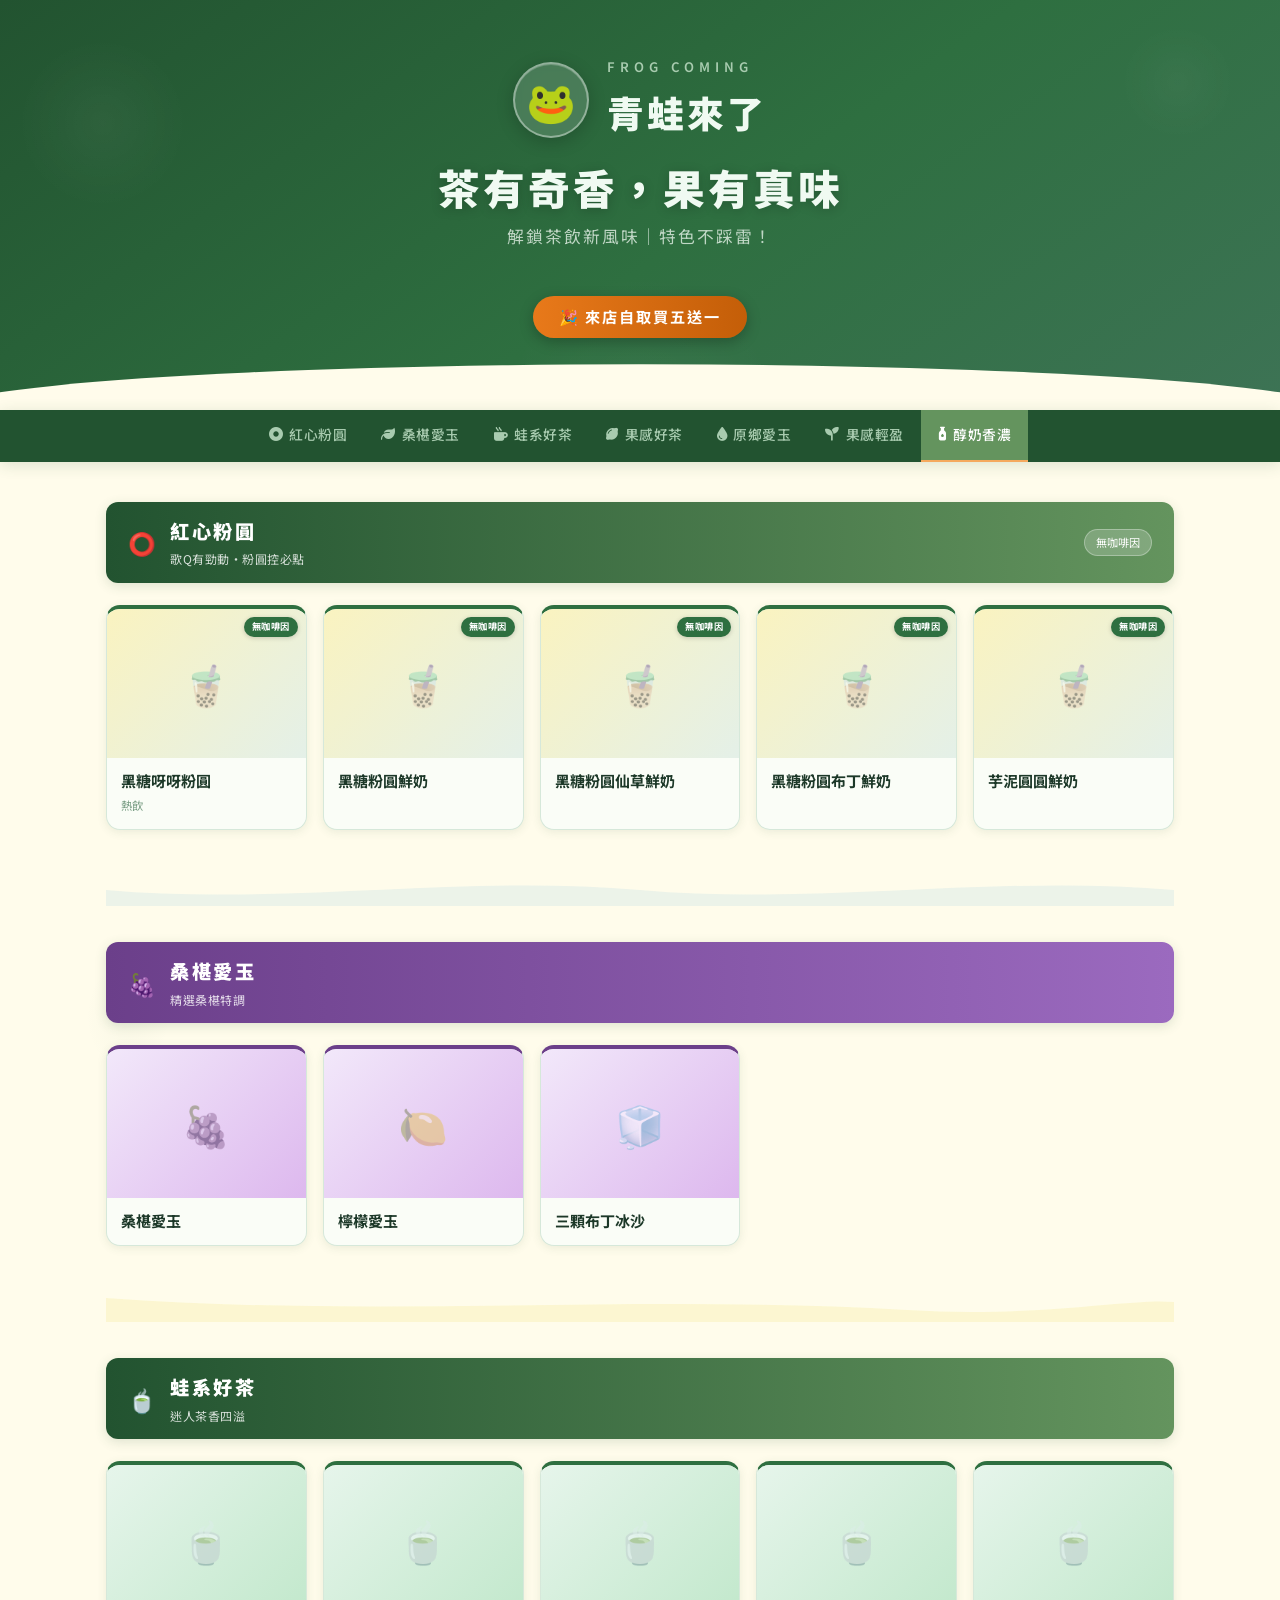
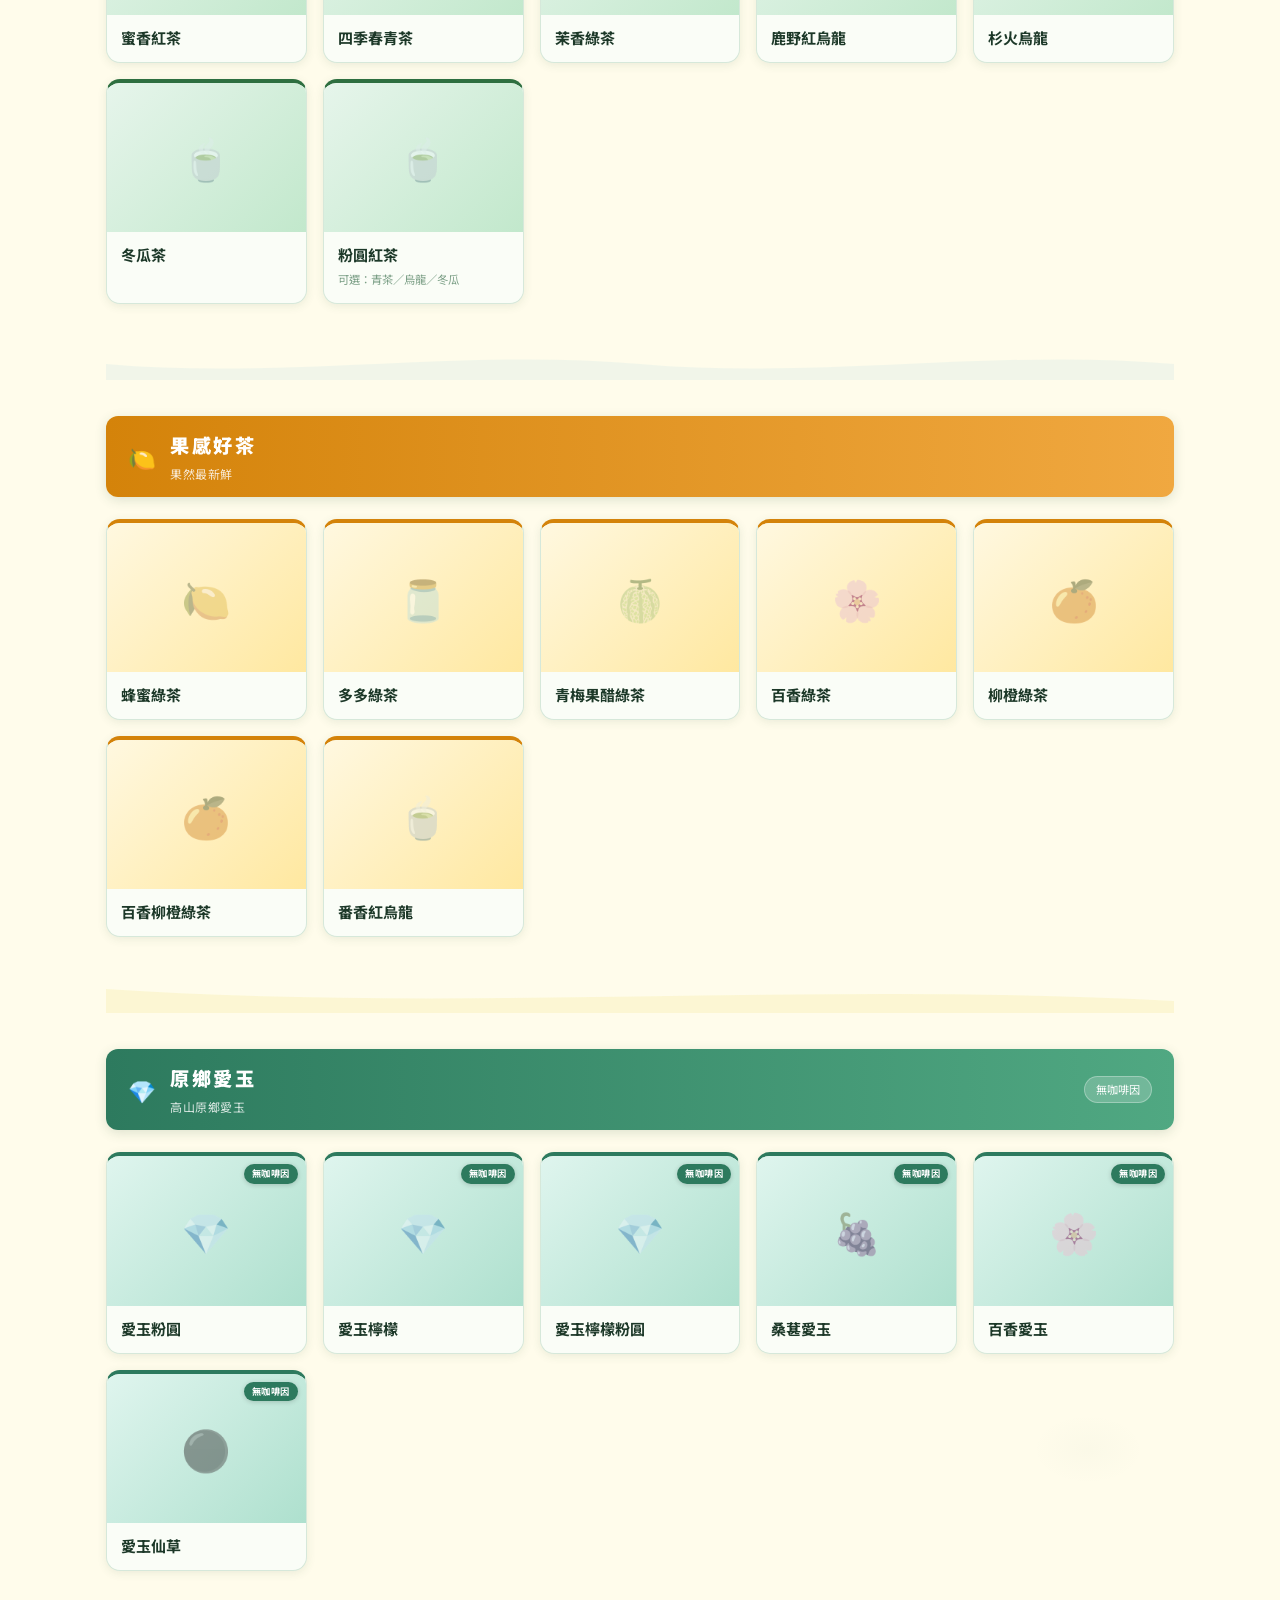
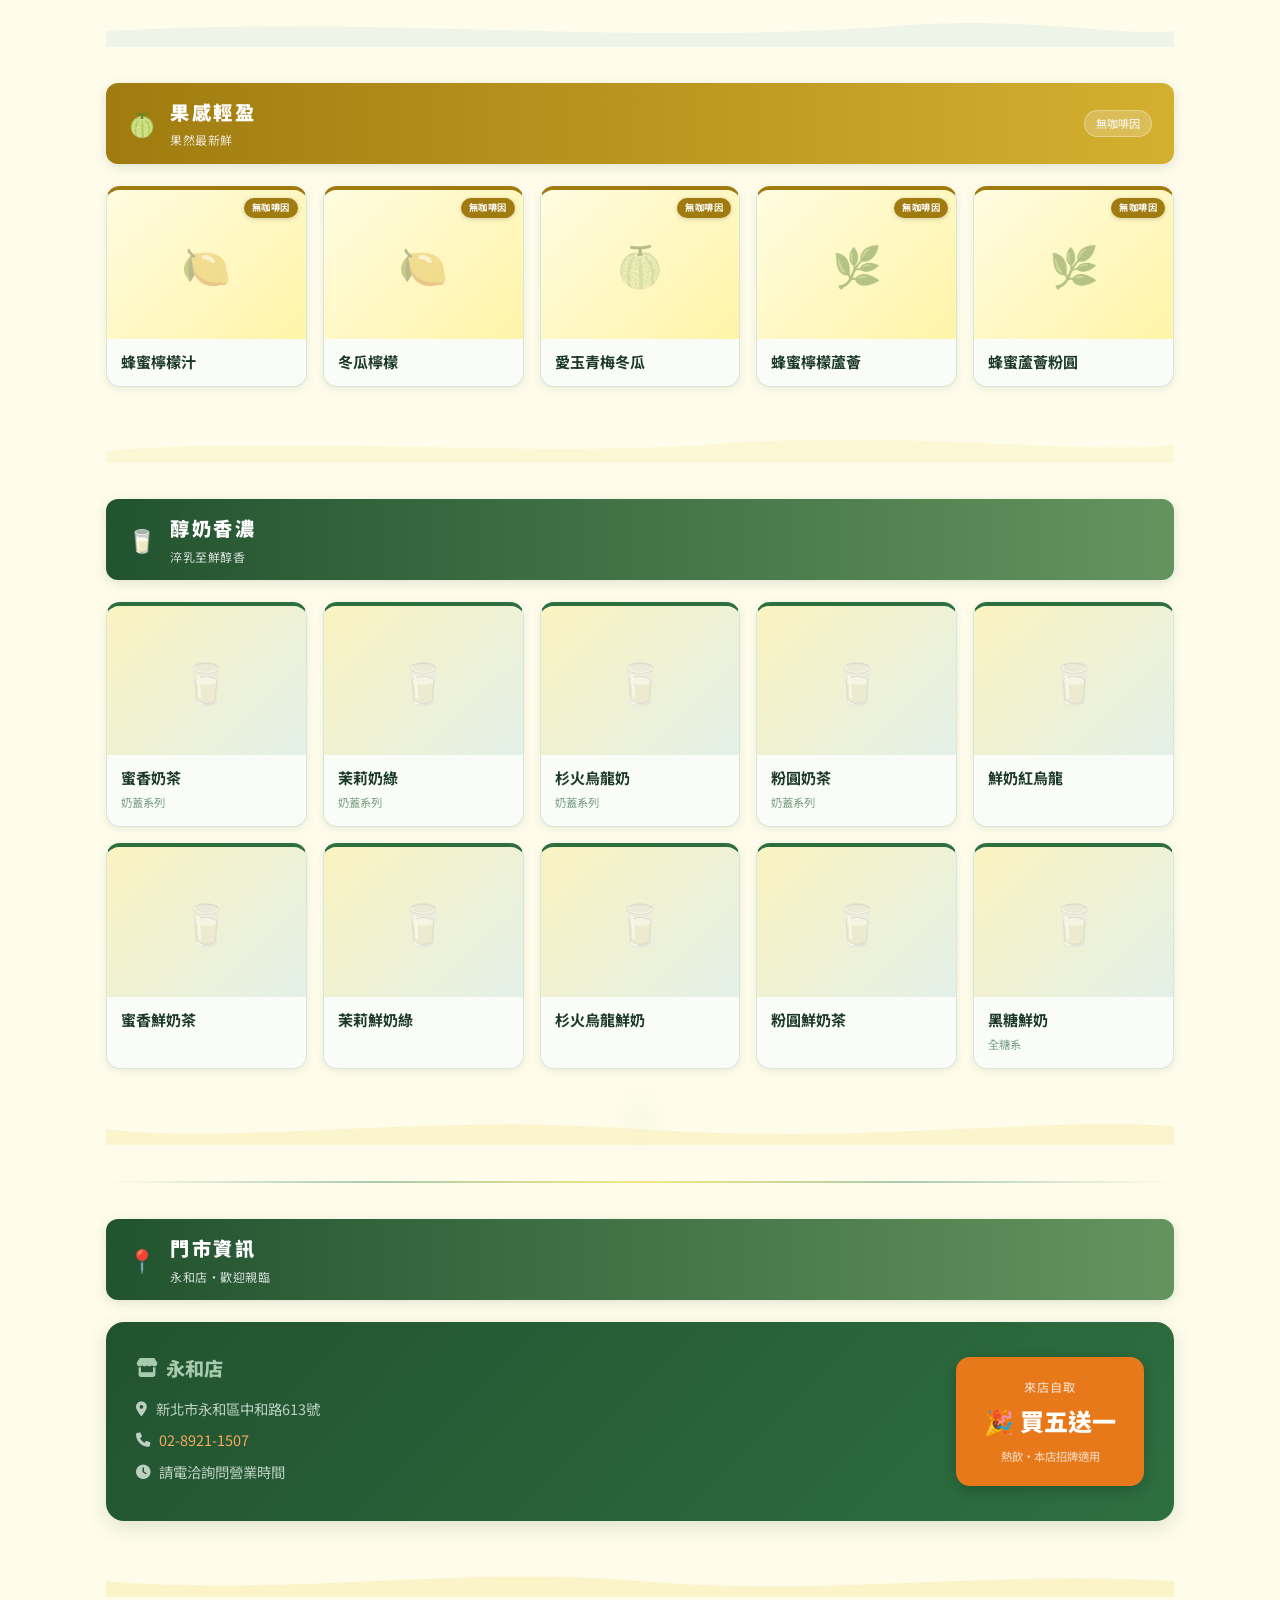
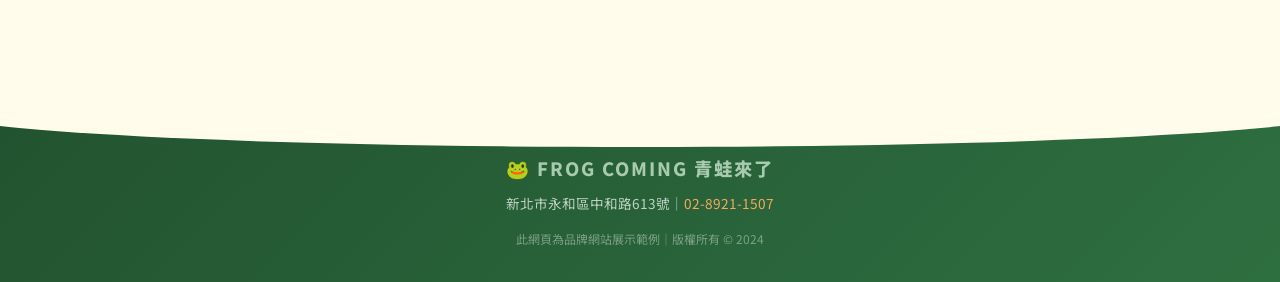
==== Menu.html @ da7905f4 "Add files via upload" ====
<!DOCTYPE html>
<html lang="zh-TW">
<head>
  <meta charset="UTF-8" />
  <meta name="viewport" content="width=device-width, initial-scale=1.0" />
  <title>青蛙來了 FROG COMING｜飲品菜單</title>

  <!-- Google Fonts：Noto Sans TC -->
  <link rel="preconnect" href="https://fonts.googleapis.com" />
  <link href="https://fonts.googleapis.com/css2?family=Noto+Sans+TC:wght@300;400;500;600;700;900&display=swap" rel="stylesheet" />

  <!-- Font Awesome 圖示 -->
  <link rel="stylesheet" href="https://cdn.jsdelivr.net/npm/@fortawesome/fontawesome-free@6.4.0/css/all.min.css" />

  <!-- 品牌樣式表（CSS 分離） -->
  <link rel="stylesheet" href="css/style.css" />
</head>
<body>

<!-- =====================================================
     HEADER / HERO
     ===================================================== -->
<header>
  <div class="header-inner">

    <!-- Logo -->
    <div class="logo-wrap">
      <div class="frog-icon">🐸</div>
      <div class="brand-text">
        <div class="brand-en">FROG COMING</div>
        <div class="brand-zh">青蛙來了</div>
      </div>
    </div>

    <!-- Hero 主標語 -->
    <p class="hero-headline">茶有奇香，果有真味</p>
    <p class="hero-sub">解鎖茶飲新風味｜特色不踩雷！</p>

    <!-- 促銷標籤 -->
    <div class="promo-badge">🎉 來店自取買五送一</div>

  </div>
</header>


<!-- =====================================================
     黏性導覽列
     ===================================================== -->
<nav aria-label="菜單導覽">
  <div class="nav-inner">
    <a href="#xin-fen-yuan"><i class="fa-solid fa-circle-dot"></i>紅心粉圓</a>
    <a href="#sang-ai-yu"><i class="fa-solid fa-leaf"></i>桑椹愛玉</a>
    <a href="#wa-tea"><i class="fa-solid fa-mug-hot"></i>蛙系好茶</a>
    <a href="#fruit-tea"><i class="fa-solid fa-lemon"></i>果感好茶</a>
    <a href="#ai-yu"><i class="fa-solid fa-droplet"></i>原鄉愛玉</a>
    <a href="#light-fruit"><i class="fa-solid fa-seedling"></i>果感輕盈</a>
    <a href="#milk"><i class="fa-solid fa-bottle-droplet"></i>醇奶香濃</a>
  </div>
</nav>


<!-- =====================================================
     主內容
     ===================================================== -->
<main>

  <!-- ─────────────────────────────────
       紅心粉圓
       ───────────────────────────────── -->
  <section class="category-section" id="xin-fen-yuan">
    <div class="section-title">
      <span class="section-icon">⭕</span>
      <div>
        <h2>紅心粉圓</h2>
        <p class="sub">歌Q有勁動・粉圓控必點</p>
      </div>
      <span class="badge">無咖啡因</span>
    </div>

    <div class="menu-grid">

      <article class="menu-card">
        <div class="item-thumb">
          <span class="thumb-placeholder">🧋</span>
        </div>
        <div class="no-caffeine-badge">無咖啡因</div>
        <div class="item-body">
          <div class="item-name">黑糖呀呀粉圓</div>
          <div class="item-note">熱飲</div>
        </div>
      </article>

      <article class="menu-card">
        <div class="item-thumb">
          <span class="thumb-placeholder">🧋</span>
        </div>
        <div class="no-caffeine-badge">無咖啡因</div>
        <div class="item-body">
          <div class="item-name">黑糖粉圓鮮奶</div>
        </div>
      </article>

      <article class="menu-card">
        <div class="item-thumb">
          <span class="thumb-placeholder">🧋</span>
        </div>
        <div class="no-caffeine-badge">無咖啡因</div>
        <div class="item-body">
          <div class="item-name">黑糖粉圓仙草鮮奶</div>
        </div>
      </article>

      <article class="menu-card">
        <div class="item-thumb">
          <span class="thumb-placeholder">🧋</span>
        </div>
        <div class="no-caffeine-badge">無咖啡因</div>
        <div class="item-body">
          <div class="item-name">黑糖粉圓布丁鮮奶</div>
        </div>
      </article>

      <article class="menu-card">
        <div class="item-thumb">
          <span class="thumb-placeholder">🧋</span>
        </div>
        <div class="no-caffeine-badge">無咖啡因</div>
        <div class="item-body">
          <div class="item-name">芋泥圓圓鮮奶</div>
        </div>
      </article>

    </div>
  </section>

  <!-- 波浪分隔 -->
  <div class="wave-divider" aria-hidden="true">
    <svg viewBox="0 0 1200 32" preserveAspectRatio="none" xmlns="http://www.w3.org/2000/svg">
      <path d="M0,16 C200,32 400,0 600,16 C800,32 1000,0 1200,16 L1200,32 L0,32 Z"
            fill="var(--brand-green-pale)" opacity="0.7"/>
    </svg>
  </div>


  <!-- ─────────────────────────────────
       桑椹愛玉
       ───────────────────────────────── -->
  <section class="category-section" id="sang-ai-yu">
    <div class="section-title" style="background: linear-gradient(90deg, #6B3F8A, #9B6ABF);">
      <span class="section-icon">🍇</span>
      <div>
        <h2>桑椹愛玉</h2>
        <p class="sub">精選桑椹特調</p>
      </div>
    </div>

    <div class="menu-grid">

      <article class="menu-card" style="border-top-color: #6B3F8A;">
        <div class="item-thumb" style="background: linear-gradient(135deg, #F2E8FA, #DDB8EE);">
          <span class="thumb-placeholder">🍇</span>
        </div>
        <div class="item-body">
          <div class="item-name">桑椹愛玉</div>
        </div>
      </article>

      <article class="menu-card" style="border-top-color: #6B3F8A;">
        <div class="item-thumb" style="background: linear-gradient(135deg, #F2E8FA, #DDB8EE);">
          <span class="thumb-placeholder">🍋</span>
        </div>
        <div class="item-body">
          <div class="item-name">檸檬愛玉</div>
        </div>
      </article>

      <article class="menu-card" style="border-top-color: #6B3F8A;">
        <div class="item-thumb" style="background: linear-gradient(135deg, #F2E8FA, #DDB8EE);">
          <span class="thumb-placeholder">🧊</span>
        </div>
        <div class="item-body">
          <div class="item-name">三顆布丁冰沙</div>
        </div>
      </article>

    </div>
  </section>

  <div class="wave-divider" aria-hidden="true">
    <svg viewBox="0 0 1200 32" preserveAspectRatio="none" xmlns="http://www.w3.org/2000/svg">
      <path d="M0,8 C300,28 600,4 900,20 C1050,28 1150,8 1200,12 L1200,32 L0,32 Z"
            fill="var(--bg-warm-mid)" opacity="0.6"/>
    </svg>
  </div>


  <!-- ─────────────────────────────────
       蛙系好茶
       ───────────────────────────────── -->
  <section class="category-section" id="wa-tea">
    <div class="section-title" style="background: linear-gradient(90deg, var(--brand-green-dark), var(--brand-green-mid));">
      <span class="section-icon">🍵</span>
      <div>
        <h2>蛙系好茶</h2>
        <p class="sub">迷人茶香四溢</p>
      </div>
    </div>

    <div class="menu-grid">

      <article class="menu-card">
        <div class="item-thumb" style="background: linear-gradient(135deg, #E6F5EB, #C2E8CC);">
          <span class="thumb-placeholder">🍵</span>
        </div>
        <div class="item-body"><div class="item-name">蜜香紅茶</div></div>
      </article>

      <article class="menu-card">
        <div class="item-thumb" style="background: linear-gradient(135deg, #E6F5EB, #C2E8CC);">
          <span class="thumb-placeholder">🍵</span>
        </div>
        <div class="item-body"><div class="item-name">四季春青茶</div></div>
      </article>

      <article class="menu-card">
        <div class="item-thumb" style="background: linear-gradient(135deg, #E6F5EB, #C2E8CC);">
          <span class="thumb-placeholder">🍵</span>
        </div>
        <div class="item-body"><div class="item-name">茉香綠茶</div></div>
      </article>

      <article class="menu-card">
        <div class="item-thumb" style="background: linear-gradient(135deg, #E6F5EB, #C2E8CC);">
          <span class="thumb-placeholder">🍵</span>
        </div>
        <div class="item-body"><div class="item-name">鹿野紅烏龍</div></div>
      </article>

      <article class="menu-card">
        <div class="item-thumb" style="background: linear-gradient(135deg, #E6F5EB, #C2E8CC);">
          <span class="thumb-placeholder">🍵</span>
        </div>
        <div class="item-body"><div class="item-name">杉火烏龍</div></div>
      </article>

      <article class="menu-card">
        <div class="item-thumb" style="background: linear-gradient(135deg, #E6F5EB, #C2E8CC);">
          <span class="thumb-placeholder">🍵</span>
        </div>
        <div class="item-body"><div class="item-name">冬瓜茶</div></div>
      </article>

      <article class="menu-card">
        <div class="item-thumb" style="background: linear-gradient(135deg, #E6F5EB, #C2E8CC);">
          <span class="thumb-placeholder">🍵</span>
        </div>
        <div class="item-body">
          <div class="item-name">粉圓紅茶</div>
          <div class="item-note">可選：青茶／烏龍／冬瓜</div>
        </div>
      </article>

    </div>
  </section>

  <div class="wave-divider" aria-hidden="true">
    <svg viewBox="0 0 1200 32" preserveAspectRatio="none" xmlns="http://www.w3.org/2000/svg">
      <path d="M0,16 C200,32 400,0 600,16 C800,32 1000,0 1200,16 L1200,32 L0,32 Z"
            fill="var(--brand-green-pale)" opacity="0.5"/>
    </svg>
  </div>


  <!-- ─────────────────────────────────
       果感好茶
       ───────────────────────────────── -->
  <section class="category-section" id="fruit-tea">
    <div class="section-title" style="background: linear-gradient(90deg, var(--accent-caramel), #F0A840);">
      <span class="section-icon">🍋</span>
      <div>
        <h2>果感好茶</h2>
        <p class="sub">果然最新鮮</p>
      </div>
    </div>

    <div class="menu-grid">

      <article class="menu-card" style="border-top-color: var(--accent-caramel);">
        <div class="item-thumb" style="background: linear-gradient(135deg, #FFF8E0, #FFE8A0);">
          <span class="thumb-placeholder">🍋</span>
        </div>
        <div class="item-body"><div class="item-name">蜂蜜綠茶</div></div>
      </article>

      <article class="menu-card" style="border-top-color: var(--accent-caramel);">
        <div class="item-thumb" style="background: linear-gradient(135deg, #FFF8E0, #FFE8A0);">
          <span class="thumb-placeholder">🫙</span>
        </div>
        <div class="item-body"><div class="item-name">多多綠茶</div></div>
      </article>

      <article class="menu-card" style="border-top-color: var(--accent-caramel);">
        <div class="item-thumb" style="background: linear-gradient(135deg, #FFF8E0, #FFE8A0);">
          <span class="thumb-placeholder">🍈</span>
        </div>
        <div class="item-body"><div class="item-name">青梅果醋綠茶</div></div>
      </article>

      <article class="menu-card" style="border-top-color: var(--accent-caramel);">
        <div class="item-thumb" style="background: linear-gradient(135deg, #FFF8E0, #FFE8A0);">
          <span class="thumb-placeholder">🌸</span>
        </div>
        <div class="item-body"><div class="item-name">百香綠茶</div></div>
      </article>

      <article class="menu-card" style="border-top-color: var(--accent-caramel);">
        <div class="item-thumb" style="background: linear-gradient(135deg, #FFF8E0, #FFE8A0);">
          <span class="thumb-placeholder">🍊</span>
        </div>
        <div class="item-body"><div class="item-name">柳橙綠茶</div></div>
      </article>

      <article class="menu-card" style="border-top-color: var(--accent-caramel);">
        <div class="item-thumb" style="background: linear-gradient(135deg, #FFF8E0, #FFE8A0);">
          <span class="thumb-placeholder">🍊</span>
        </div>
        <div class="item-body"><div class="item-name">百香柳橙綠茶</div></div>
      </article>

      <article class="menu-card" style="border-top-color: var(--accent-caramel);">
        <div class="item-thumb" style="background: linear-gradient(135deg, #FFF8E0, #FFE8A0);">
          <span class="thumb-placeholder">🍵</span>
        </div>
        <div class="item-body"><div class="item-name">番香紅烏龍</div></div>
      </article>

    </div>
  </section>

  <div class="wave-divider" aria-hidden="true">
    <svg viewBox="0 0 1200 32" preserveAspectRatio="none" xmlns="http://www.w3.org/2000/svg">
      <path d="M0,8 C400,32 800,0 1200,20 L1200,32 L0,32 Z"
            fill="var(--bg-warm-mid)" opacity="0.55"/>
    </svg>
  </div>


  <!-- ─────────────────────────────────
       原鄉愛玉
       ───────────────────────────────── -->
  <section class="category-section" id="ai-yu">
    <div class="section-title" style="background: linear-gradient(90deg, #2D7A5E, #50A882);">
      <span class="section-icon">💎</span>
      <div>
        <h2>原鄉愛玉</h2>
        <p class="sub">高山原鄉愛玉</p>
      </div>
      <span class="badge">無咖啡因</span>
    </div>

    <div class="menu-grid">

      <article class="menu-card" style="border-top-color: #2D7A5E;">
        <div class="item-thumb" style="background: linear-gradient(135deg, #DFF5EE, #AEE0CE);">
          <span class="thumb-placeholder">💎</span>
        </div>
        <div class="no-caffeine-badge" style="background:#2D7A5E;">無咖啡因</div>
        <div class="item-body"><div class="item-name">愛玉粉圓</div></div>
      </article>

      <article class="menu-card" style="border-top-color: #2D7A5E;">
        <div class="item-thumb" style="background: linear-gradient(135deg, #DFF5EE, #AEE0CE);">
          <span class="thumb-placeholder">💎</span>
        </div>
        <div class="no-caffeine-badge" style="background:#2D7A5E;">無咖啡因</div>
        <div class="item-body"><div class="item-name">愛玉檸檬</div></div>
      </article>

      <article class="menu-card" style="border-top-color: #2D7A5E;">
        <div class="item-thumb" style="background: linear-gradient(135deg, #DFF5EE, #AEE0CE);">
          <span class="thumb-placeholder">💎</span>
        </div>
        <div class="no-caffeine-badge" style="background:#2D7A5E;">無咖啡因</div>
        <div class="item-body"><div class="item-name">愛玉檸檬粉圓</div></div>
      </article>

      <article class="menu-card" style="border-top-color: #2D7A5E;">
        <div class="item-thumb" style="background: linear-gradient(135deg, #DFF5EE, #AEE0CE);">
          <span class="thumb-placeholder">🍇</span>
        </div>
        <div class="no-caffeine-badge" style="background:#2D7A5E;">無咖啡因</div>
        <div class="item-body"><div class="item-name">桑葚愛玉</div></div>
      </article>

      <article class="menu-card" style="border-top-color: #2D7A5E;">
        <div class="item-thumb" style="background: linear-gradient(135deg, #DFF5EE, #AEE0CE);">
          <span class="thumb-placeholder">🌸</span>
        </div>
        <div class="no-caffeine-badge" style="background:#2D7A5E;">無咖啡因</div>
        <div class="item-body"><div class="item-name">百香愛玉</div></div>
      </article>

      <article class="menu-card" style="border-top-color: #2D7A5E;">
        <div class="item-thumb" style="background: linear-gradient(135deg, #DFF5EE, #AEE0CE);">
          <span class="thumb-placeholder">⚫</span>
        </div>
        <div class="no-caffeine-badge" style="background:#2D7A5E;">無咖啡因</div>
        <div class="item-body"><div class="item-name">愛玉仙草</div></div>
      </article>

    </div>
  </section>

  <div class="wave-divider" aria-hidden="true">
    <svg viewBox="0 0 1200 32" preserveAspectRatio="none" xmlns="http://www.w3.org/2000/svg">
      <path d="M0,16 C300,0 600,32 900,10 C1050,2 1150,22 1200,16 L1200,32 L0,32 Z"
            fill="var(--brand-green-pale)" opacity="0.6"/>
    </svg>
  </div>


  <!-- ─────────────────────────────────
       果感輕盈
       ───────────────────────────────── -->
  <section class="category-section" id="light-fruit">
    <div class="section-title" style="background: linear-gradient(90deg, #A07C10, #D4B030);">
      <span class="section-icon">🍈</span>
      <div>
        <h2>果感輕盈</h2>
        <p class="sub">果然最新鮮</p>
      </div>
      <span class="badge">無咖啡因</span>
    </div>

    <div class="menu-grid">

      <article class="menu-card" style="border-top-color: #A07C10;">
        <div class="item-thumb" style="background: linear-gradient(135deg, #FFFCE0, #FFF4A8);">
          <span class="thumb-placeholder">🍋</span>
        </div>
        <div class="no-caffeine-badge" style="background:#A07C10;">無咖啡因</div>
        <div class="item-body"><div class="item-name">蜂蜜檸檬汁</div></div>
      </article>

      <article class="menu-card" style="border-top-color: #A07C10;">
        <div class="item-thumb" style="background: linear-gradient(135deg, #FFFCE0, #FFF4A8);">
          <span class="thumb-placeholder">🍋</span>
        </div>
        <div class="no-caffeine-badge" style="background:#A07C10;">無咖啡因</div>
        <div class="item-body"><div class="item-name">冬瓜檸檬</div></div>
      </article>

      <article class="menu-card" style="border-top-color: #A07C10;">
        <div class="item-thumb" style="background: linear-gradient(135deg, #FFFCE0, #FFF4A8);">
          <span class="thumb-placeholder">🍈</span>
        </div>
        <div class="no-caffeine-badge" style="background:#A07C10;">無咖啡因</div>
        <div class="item-body"><div class="item-name">愛玉青梅冬瓜</div></div>
      </article>

      <article class="menu-card" style="border-top-color: #A07C10;">
        <div class="item-thumb" style="background: linear-gradient(135deg, #FFFCE0, #FFF4A8);">
          <span class="thumb-placeholder">🌿</span>
        </div>
        <div class="no-caffeine-badge" style="background:#A07C10;">無咖啡因</div>
        <div class="item-body"><div class="item-name">蜂蜜檸檬蘆薈</div></div>
      </article>

      <article class="menu-card" style="border-top-color: #A07C10;">
        <div class="item-thumb" style="background: linear-gradient(135deg, #FFFCE0, #FFF4A8);">
          <span class="thumb-placeholder">🌿</span>
        </div>
        <div class="no-caffeine-badge" style="background:#A07C10;">無咖啡因</div>
        <div class="item-body"><div class="item-name">蜂蜜蘆薈粉圓</div></div>
      </article>

    </div>
  </section>

  <div class="wave-divider" aria-hidden="true">
    <svg viewBox="0 0 1200 32" preserveAspectRatio="none" xmlns="http://www.w3.org/2000/svg">
      <path d="M0,20 C200,4 500,28 700,12 C900,0 1100,24 1200,14 L1200,32 L0,32 Z"
            fill="var(--bg-warm-mid)" opacity="0.5"/>
    </svg>
  </div>


  <!-- ─────────────────────────────────
       醇奶香濃
       ───────────────────────────────── -->
  <section class="category-section" id="milk">
    <div class="section-title">
      <span class="section-icon">🥛</span>
      <div>
        <h2>醇奶香濃</h2>
        <p class="sub">淬乳至鮮醇香</p>
      </div>
    </div>

    <div class="menu-grid">

      <article class="menu-card">
        <div class="item-thumb">
          <span class="thumb-placeholder">🥛</span>
        </div>
        <div class="item-body">
          <div class="item-name">蜜香奶茶</div>
          <div class="item-note">奶蓋系列</div>
        </div>
      </article>

      <article class="menu-card">
        <div class="item-thumb">
          <span class="thumb-placeholder">🥛</span>
        </div>
        <div class="item-body">
          <div class="item-name">茉莉奶綠</div>
          <div class="item-note">奶蓋系列</div>
        </div>
      </article>

      <article class="menu-card">
        <div class="item-thumb">
          <span class="thumb-placeholder">🥛</span>
        </div>
        <div class="item-body">
          <div class="item-name">杉火烏龍奶</div>
          <div class="item-note">奶蓋系列</div>
        </div>
      </article>

      <article class="menu-card">
        <div class="item-thumb">
          <span class="thumb-placeholder">🥛</span>
        </div>
        <div class="item-body">
          <div class="item-name">粉圓奶茶</div>
          <div class="item-note">奶蓋系列</div>
        </div>
      </article>

      <article class="menu-card">
        <div class="item-thumb">
          <span class="thumb-placeholder">🥛</span>
        </div>
        <div class="item-body"><div class="item-name">鮮奶紅烏龍</div></div>
      </article>

      <article class="menu-card">
        <div class="item-thumb">
          <span class="thumb-placeholder">🥛</span>
        </div>
        <div class="item-body"><div class="item-name">蜜香鮮奶茶</div></div>
      </article>

      <article class="menu-card">
        <div class="item-thumb">
          <span class="thumb-placeholder">🥛</span>
        </div>
        <div class="item-body"><div class="item-name">茉莉鮮奶綠</div></div>
      </article>

      <article class="menu-card">
        <div class="item-thumb">
          <span class="thumb-placeholder">🥛</span>
        </div>
        <div class="item-body"><div class="item-name">杉火烏龍鮮奶</div></div>
      </article>

      <article class="menu-card">
        <div class="item-thumb">
          <span class="thumb-placeholder">🥛</span>
        </div>
        <div class="item-body"><div class="item-name">粉圓鮮奶茶</div></div>
      </article>

      <article class="menu-card">
        <div class="item-thumb">
          <span class="thumb-placeholder">🥛</span>
        </div>
        <div class="item-body">
          <div class="item-name">黑糖鮮奶</div>
          <div class="item-note">全糖系</div>
        </div>
      </article>

    </div>
  </section>

  <!-- 波浪：主打推薦→訂購區過渡 -->
  <div class="wave-divider" aria-hidden="true">
    <svg viewBox="0 0 1200 48" preserveAspectRatio="none" xmlns="http://www.w3.org/2000/svg">
      <path d="M0,24 C150,48 350,0 600,24 C850,48 1050,4 1200,20 L1200,48 L0,48 Z"
            fill="var(--bg-warm-mid)" opacity="0.7"/>
    </svg>
  </div>


  
  <div class="divider"></div>


  <!-- ─────────────────────────────────
       門市資訊 ＋ 快速訂購
       （青綠 → 淡黃 的波浪過渡）
       ───────────────────────────────── -->
  <section class="store-section">
    <div class="section-title">
      <span class="section-icon">📍</span>
      <div>
        <h2>門市資訊</h2>
        <p class="sub">永和店・歡迎親臨</p>
      </div>
    </div>

    <div class="store-card">
      <div class="store-info-block">
        <h3><i class="fa-solid fa-store"></i> 永和店</h3>
        <p><i class="fa-solid fa-location-dot"></i> 新北市永和區中和路613號</p>
        <p><i class="fa-solid fa-phone"></i> <a href="tel:0289211507">02-8921-1507</a></p>
        <p><i class="fa-solid fa-clock"></i> 請電洽詢問營業時間</p>
      </div>
      <div class="promo-box">
        <div class="promo-label">來店自取</div>
        <div class="promo-text">🎉 買五送一</div>
        <div class="promo-note">熱飲・本店招牌適用</div>
      </div>
    </div>
  </section>


  <!-- 主要波浪過渡：菜單區 → 方案區 -->
  <div class="wave-divider" aria-hidden="true">
    <svg viewBox="0 0 1200 56" preserveAspectRatio="none" xmlns="http://www.w3.org/2000/svg">
      <path d="M0,28 C200,56 400,0 600,28 C800,56 1000,8 1200,28 L1200,56 L0,56 Z"
            fill="var(--bg-warm-mid)" opacity="0.8"/>
    </svg>
  </div>


</main>


<!-- =====================================================
     FOOTER
     ===================================================== -->
<footer>
  <div class="footer-inner">
    <div class="footer-logo">🐸 FROG COMING 青蛙來了</div>
    <p>新北市永和區中和路613號｜<a href="tel:0289211507">02-8921-1507</a></p>
    <p class="footer-copy">此網頁為品牌網站展示範例｜版權所有 © 2024</p>
  </div>
</footer>


<!-- =====================================================
     JavaScript：導覽列滾動高亮
     ===================================================== -->
<script>
  const sections  = document.querySelectorAll('section[id]');
  const navLinks  = document.querySelectorAll('nav a');

  const observer = new IntersectionObserver((entries) => {
    entries.forEach(entry => {
      if (entry.isIntersecting) {
        const id = entry.target.id;
        navLinks.forEach(a => {
          a.classList.remove('active');
          if (a.getAttribute('href') === '#' + id) {
            a.classList.add('active');
          }
        });
      }
    });
  }, { rootMargin: '-60px 0px -60% 0px', threshold: 0 });

  sections.forEach(sec => observer.observe(sec));
</script>

</body>
</html>
---- css/style.css ----
/* =====================================================
   青蛙來了 FROG COMING — 品牌菜單網頁樣式表
   色彩計畫：大地草原青綠 × 淡黃暖底 × 暖橘焦糖點綴
   ===================================================== */

/* =====================================================
   一、CSS 設計 Token（色彩系統）
   ===================================================== */
:root {
  /* ── 主色：大地草原青綠（品牌色 / 導覽 / 標題） ── */
  --brand-green:        #2E6F40;   /* 主品牌青綠 */
  --brand-green-dark:   #225330;   /* 深青綠（Header背景、Footer） */
  --brand-green-mid:    #64945e;   /* 中青綠（Hover、次要強調） */
  --brand-green-light:  #A8CBAF;   /* 淺青綠（區塊底色、標籤） */
  --brand-green-pale:   #E4F0E8;   /* 極淡青綠（卡片hover背景） */

  /* ── 背景色：淡黃暖底（全站底色） ── */
  --bg-warm:            #FFFCEB;   /* 全站主背景（淡黃） */
  --bg-warm-mid:        #FAF3C0;   /* 稍深淡黃（分區底色） */
  --bg-warm-dark:       #F5E880;   /* 暖黃點綴（區塊邊界） */

  /* ── 點綴色：暖橘 / 焦糖（CTA / 價格 / 特殊強調） ── */
  --accent-orange:      #E8791A;   /* 主暖橘（CTA按鈕、熱銷標籤） */
  --accent-orange-dark: #C45E08;   /* 深焦糖（價格文字、深度強調） */
  --accent-orange-light:#F5A95E;   /* 淺橘（徽章、輔助） */
  --accent-caramel:     #D4830A;   /* 焦糖色（黑糖系列強調） */

  /* ── 輔助中性色 ── */
  --neutral-white:      #FFFFFF;
  --neutral-card:       #FAFDF7;   /* 卡片底色（帶極淡綠意的白） */
  --neutral-border:     #D6E8DA;   /* 邊框（青綠色系邊框） */

  /* ── 文字色 ── */
  --text-primary:       #1C3828;   /* 主文字（深墨綠） */
  --text-secondary:     #3D6B50;   /* 次要文字（中青綠） */
  --text-muted:         #7A9E85;   /* 輔助文字（淡青綠灰） */
  --text-on-dark:       #F0FAF2;   /* 深底色上的文字 */
  --text-on-dark-sub:   rgba(240,250,242,0.75);

  /* ── 陰影 ── */
  --shadow-sm:          rgba(47, 92, 62, 0.10);
  --shadow-md:          rgba(47, 92, 62, 0.16);
  --shadow-lg:          rgba(47, 92, 62, 0.22);

  /* ── 波浪分隔 ── */
  --wave-color:         #E4F0E8;
}

/* =====================================================
   二、Reset & 基礎
   ===================================================== */
*, *::before, *::after {
  box-sizing: border-box;
  margin: 0;
  padding: 0;
}
html {
  scroll-behavior: smooth;
}
body {
  font-family: 'Noto Sans TC', sans-serif;
  background-color: var(--bg-warm);
  color: var(--text-primary);
  line-height: 1.7;
  /* 有機底紋：極低透明度茶葉幾何輪廓 */
  background-image:
    radial-gradient(ellipse 60px 80px at 10% 20%, rgba(74,124,89,0.035) 0%, transparent 70%),
    radial-gradient(ellipse 80px 50px at 85% 60%, rgba(74,124,89,0.025) 0%, transparent 70%),
    radial-gradient(ellipse 40px 60px at 50% 85%, rgba(74,124,89,0.03) 0%, transparent 70%);
}

/* =====================================================
   三、Header / Hero Section
   ===================================================== */
header {
  background: linear-gradient(145deg,
    var(--brand-green-dark) 0%,
    var(--brand-green) 55%,
    #3D7355 100%
  );
  color: var(--text-on-dark);
  text-align: center;
  padding: 56px 20px 72px;   /* 底部留空間給波浪 */
  position: relative;
  overflow: hidden;
}

/* 有機底紋：極低透明度青蛙幾何輪廓 */
header::before {
  content: '';
  position: absolute;
  inset: 0;
  background-image:
    radial-gradient(circle 120px at 8% 30%, rgba(255,255,255,0.04) 0%, transparent 70%),
    radial-gradient(circle 80px at 92% 20%, rgba(255,255,255,0.03) 0%, transparent 70%),
    radial-gradient(circle 200px at 50% 100%, rgba(255,255,255,0.03) 0%, transparent 70%);
  pointer-events: none;
}

/* Hero 波浪底部分隔 */
header::after {
  content: '';
  position: absolute;
  bottom: -2px;
  left: 0;
  width: 100%;
  height: 48px;
  background: var(--bg-warm);
  clip-path: ellipse(55% 100% at 50% 100%);
}

.header-inner {
  position: relative;
  z-index: 1;
}

/* Hero 主標語 */
.hero-headline {
  font-size: clamp(1.6rem, 4vw, 2.6rem);
  font-weight: 900;
  letter-spacing: 3px;
  color: var(--text-on-dark);
  margin-bottom: 8px;
  text-shadow: 0 2px 12px rgba(0,0,0,0.2);
  line-height: 1.3;
}
.hero-sub {
  font-size: clamp(0.85rem, 2vw, 1.05rem);
  color: var(--text-on-dark-sub);
  letter-spacing: 2px;
  font-weight: 400;
  margin-bottom: 28px;
}

/* Logo 區 */
.logo-wrap {
  display: flex;
  align-items: center;
  justify-content: center;
  gap: 18px;
  margin-bottom: 16px;
}
.frog-icon {
  width: 76px;
  height: 76px;
  background: rgba(255,255,255,0.15);
  border: 2.5px solid rgba(255,255,255,0.4);
  border-radius: 50%;
  display: flex;
  align-items: center;
  justify-content: center;
  font-size: 2.5rem;
  box-shadow: 0 4px 18px rgba(0,0,0,0.2), inset 0 1px 0 rgba(255,255,255,0.2);
  backdrop-filter: blur(4px);
}
.brand-text { text-align: left; }
.brand-en {
  font-size: 0.82rem;
  letter-spacing: 5px;
  font-weight: 600;
  color: var(--brand-green-light);
  text-transform: uppercase;
  margin-bottom: 3px;
}
.brand-zh {
  font-size: 2.3rem;
  font-weight: 900;
  letter-spacing: 3px;
  color: var(--text-on-dark);
}
.header-tagline {
  font-size: 0.88rem;
  color: var(--text-on-dark-sub);
  letter-spacing: 1.5px;
  font-weight: 300;
}

/* 促銷徽章 */
.promo-badge {
  display: inline-block;
  background: linear-gradient(90deg, var(--accent-orange), var(--accent-orange-dark));
  color: var(--neutral-white);
  padding: 8px 26px;
  border-radius: 50px;
  font-size: 0.95rem;
  font-weight: 700;
  margin-top: 18px;
  letter-spacing: 2px;
  box-shadow: 0 4px 14px rgba(0,0,0,0.25);
  animation: badge-pulse 2.2s ease-in-out infinite;
}
@keyframes badge-pulse {
  0%, 100% { transform: scale(1);    box-shadow: 0 4px 14px rgba(0,0,0,0.25); }
  50%       { transform: scale(1.05); box-shadow: 0 6px 20px rgba(0,0,0,0.3);  }
}

/* =====================================================
   四、黏性導覽列
   ===================================================== */
nav {
  background: var(--brand-green-dark);
  position: sticky;
  top: 0;
  z-index: 100;
  box-shadow: 0 3px 14px var(--shadow-md);
}
.nav-inner {
  max-width: 1100px;
  margin: 0 auto;
  display: flex;
  flex-wrap: wrap;
  justify-content: center;
}
nav a {
  color: var(--brand-green-light);
  text-decoration: none;
  padding: 13px 17px;
  font-size: 0.86rem;
  font-weight: 500;
  letter-spacing: 0.5px;
  transition: background 0.22s, color 0.22s;
  display: flex;
  align-items: center;
  gap: 6px;
  white-space: nowrap;
  border-bottom: 2px solid transparent;
}
nav a:hover,
nav a.active {
  background: var(--brand-green-mid);
  color: var(--neutral-white);
  border-bottom-color: var(--accent-orange-light);
}

/* =====================================================
   五、Main 容器
   ===================================================== */
main {
  max-width: 1100px;
  margin: 0 auto;
  padding: 40px 16px 80px;
}

/* =====================================================
   六、區塊標題列（Section Title）
   ===================================================== */
.section-title {
  display: flex;
  align-items: center;
  gap: 14px;
  /* 預設：品牌青綠漸層 */
  background: linear-gradient(90deg, var(--brand-green-dark), var(--brand-green-mid));
  color: var(--neutral-white);
  padding: 13px 22px;
  border-radius: 12px;
  margin-bottom: 22px;
  box-shadow: 0 3px 12px var(--shadow-md);
}
.section-title h2 {
  font-size: 1.2rem;
  font-weight: 900;
  letter-spacing: 2.5px;
}
.section-title .sub {
  font-size: 0.75rem;
  font-weight: 400;
  color: rgba(255,255,255,0.82);
  margin-top: 2px;
  letter-spacing: 0.5px;
}
.section-title .badge {
  margin-left: auto;
  background: rgba(255,255,255,0.2);
  font-size: 0.7rem;
  padding: 3px 11px;
  border-radius: 20px;
  white-space: nowrap;
  border: 1px solid rgba(255,255,255,0.3);
}
.section-icon { font-size: 1.4rem; flex-shrink: 0; }

/* =====================================================
   七、分類區塊
   ===================================================== */
.category-section  { margin-bottom: 44px; }
.toppings-section  { margin-bottom: 44px; }
.custom-section    { margin-bottom: 44px; }
.store-section     { margin-bottom: 44px; }

/* =====================================================
   八、菜單卡片 Grid
   ===================================================== */
.menu-grid {
  display: grid;
  grid-template-columns: repeat(auto-fill, minmax(175px, 1fr));
  gap: 16px;
}

/* 卡片 */
.menu-card {
  background: var(--neutral-card);
  border-radius: 14px;
  overflow: hidden;
  border: 1px solid var(--neutral-border);
  border-top: 4px solid var(--brand-green);   /* 預設青綠上邊條 */
  box-shadow: 0 2px 10px var(--shadow-sm);
  position: relative;
  display: flex;
  flex-direction: column;
  transition: transform 0.22s, box-shadow 0.22s;
}
.menu-card:hover {
  transform: translateY(-5px);
  box-shadow: 0 10px 26px var(--shadow-md);
}

/* ── 縮圖預留區 ── */
.item-thumb {
  width: 100%;
  aspect-ratio: 4 / 3;
  background: linear-gradient(135deg, var(--bg-warm-mid) 0%, var(--brand-green-pale) 100%);
  display: flex;
  flex-direction: column;
  align-items: center;
  justify-content: center;
  gap: 6px;
  overflow: hidden;
  position: relative;
}
.item-thumb img {
  width: 100%;
  height: 100%;
  object-fit: cover;
  display: block;
}
.thumb-placeholder {
  font-size: 2.5rem;
  opacity: 0.5;
  filter: saturate(0.6);
}
.thumb-label {
  font-size: 0.66rem;
  color: var(--text-muted);
  font-weight: 500;
  letter-spacing: 0.5px;
}

/* ── 卡片文字區 ── */
.item-body {
  padding: 12px 14px 14px;
  flex: 1;
  display: flex;
  flex-direction: column;
  gap: 5px;
}
.item-name {
  font-size: 0.94rem;
  font-weight: 700;
  color: var(--text-primary);
  line-height: 1.4;
}
.item-note {
  font-size: 0.71rem;
  color: var(--text-muted);
  margin-top: auto;
}

/* 無咖啡因標籤 */
.no-caffeine-badge {
  position: absolute;
  top: 8px;
  right: 8px;
  background: var(--brand-green);
  color: var(--neutral-white);
  font-size: 0.58rem;
  padding: 2px 8px;
  border-radius: 20px;
  font-weight: 700;
  letter-spacing: 0.5px;
  box-shadow: 0 1px 5px rgba(0,0,0,0.18);
}

/* =====================================================
   九、門市資訊
   ===================================================== */
.store-card {
  background: linear-gradient(135deg, var(--brand-green-dark), var(--brand-green));
  color: var(--text-on-dark);
  border-radius: 18px;
  padding: 30px;
  display: flex;
  flex-wrap: wrap;
  gap: 24px;
  align-items: center;
  box-shadow: 0 6px 20px var(--shadow-md);
}
.store-info-block {
  flex: 1;
  min-width: 200px;
}
.store-info-block h3 {
  font-size: 1.2rem;
  font-weight: 800;
  color: var(--brand-green-light);
  margin-bottom: 12px;
  display: flex;
  align-items: center;
  gap: 8px;
}
.store-info-block p {
  font-size: 0.9rem;
  color: var(--text-on-dark-sub);
  display: flex;
  align-items: center;
  gap: 9px;
  margin-bottom: 7px;
}
.store-info-block a {
  color: var(--accent-orange-light);
  text-decoration: none;
}
.store-info-block a:hover {
  text-decoration: underline;
}

/* 促銷框 */
.promo-box {
  background: var(--accent-orange);
  border-radius: 14px;
  padding: 20px 28px;
  text-align: center;
  min-width: 170px;
  box-shadow: 0 4px 14px rgba(0,0,0,0.2);
}
.promo-box .promo-label {
  font-size: 0.76rem;
  color: rgba(255,255,255,0.82);
  margin-bottom: 4px;
  letter-spacing: 1px;
}
.promo-box .promo-text {
  font-size: 1.5rem;
  font-weight: 900;
  color: var(--neutral-white);
}
.promo-box .promo-note {
  font-size: 0.71rem;
  color: rgba(255,255,255,0.75);
  margin-top: 5px;
}

/* =====================================================
   十、波浪分隔線
   ===================================================== */
.wave-divider {
  width: 100%;
  overflow: hidden;
  line-height: 0;
  margin: 8px 0 36px;
}
.wave-divider svg {
  display: block;
  width: 100%;
  height: 32px;
}
/* 傳統 divider 降級 */
.divider {
  height: 2px;
  background: linear-gradient(90deg,
    transparent,
    var(--brand-green-light),
    var(--bg-warm-dark),
    var(--brand-green-light),
    transparent
  );
  margin: 10px 0 36px;
  border-radius: 2px;
}

/* =====================================================
   十一、Footer
   ===================================================== */
footer {
  background: linear-gradient(135deg, var(--brand-green-dark), var(--brand-green));
  color: var(--text-on-dark-sub);
  text-align: center;
  padding: 32px 20px;
  font-size: 0.85rem;
  position: relative;
}
/* 波浪頂部 */
footer::before {
  content: '';
  position: absolute;
  top: -2px; left: 0;
  width: 100%;
  height: 36px;
  background: var(--bg-warm);
  clip-path: ellipse(55% 100% at 50% 0%);
}
.footer-inner {
  position: relative;
  z-index: 1;
  padding-top: 8px;
}
.footer-logo {
  font-size: 1.15rem;
  font-weight: 800;
  color: var(--brand-green-light);
  margin-bottom: 8px;
  letter-spacing: 2px;
}
footer p { margin-top: 3px; }
footer a {
  color: var(--accent-orange-light);
  text-decoration: none;
}
footer a:hover { text-decoration: underline; }
.footer-copy {
  margin-top: 14px;
  font-size: 0.75rem;
  opacity: 0.55;
}

/* =====================================================
   十五、響應式
   ===================================================== */
@media (max-width: 768px) {
  .brand-zh       { font-size: 1.8rem; }
  .hero-headline  { font-size: 1.5rem; }
  .plans-section  { padding: 28px 16px; }
  .plans-grid     { grid-template-columns: 1fr; }
  .store-card     { flex-direction: column; }
}
@media (max-width: 480px) {
  .brand-zh       { font-size: 1.5rem; }
  .custom-grid    { grid-template-columns: 1fr; }
  nav a           { padding: 10px 11px; font-size: 0.78rem; }
  .section-title h2 { font-size: 1.05rem; }
  .menu-grid      { grid-template-columns: repeat(auto-fill, minmax(150px, 1fr)); }
}
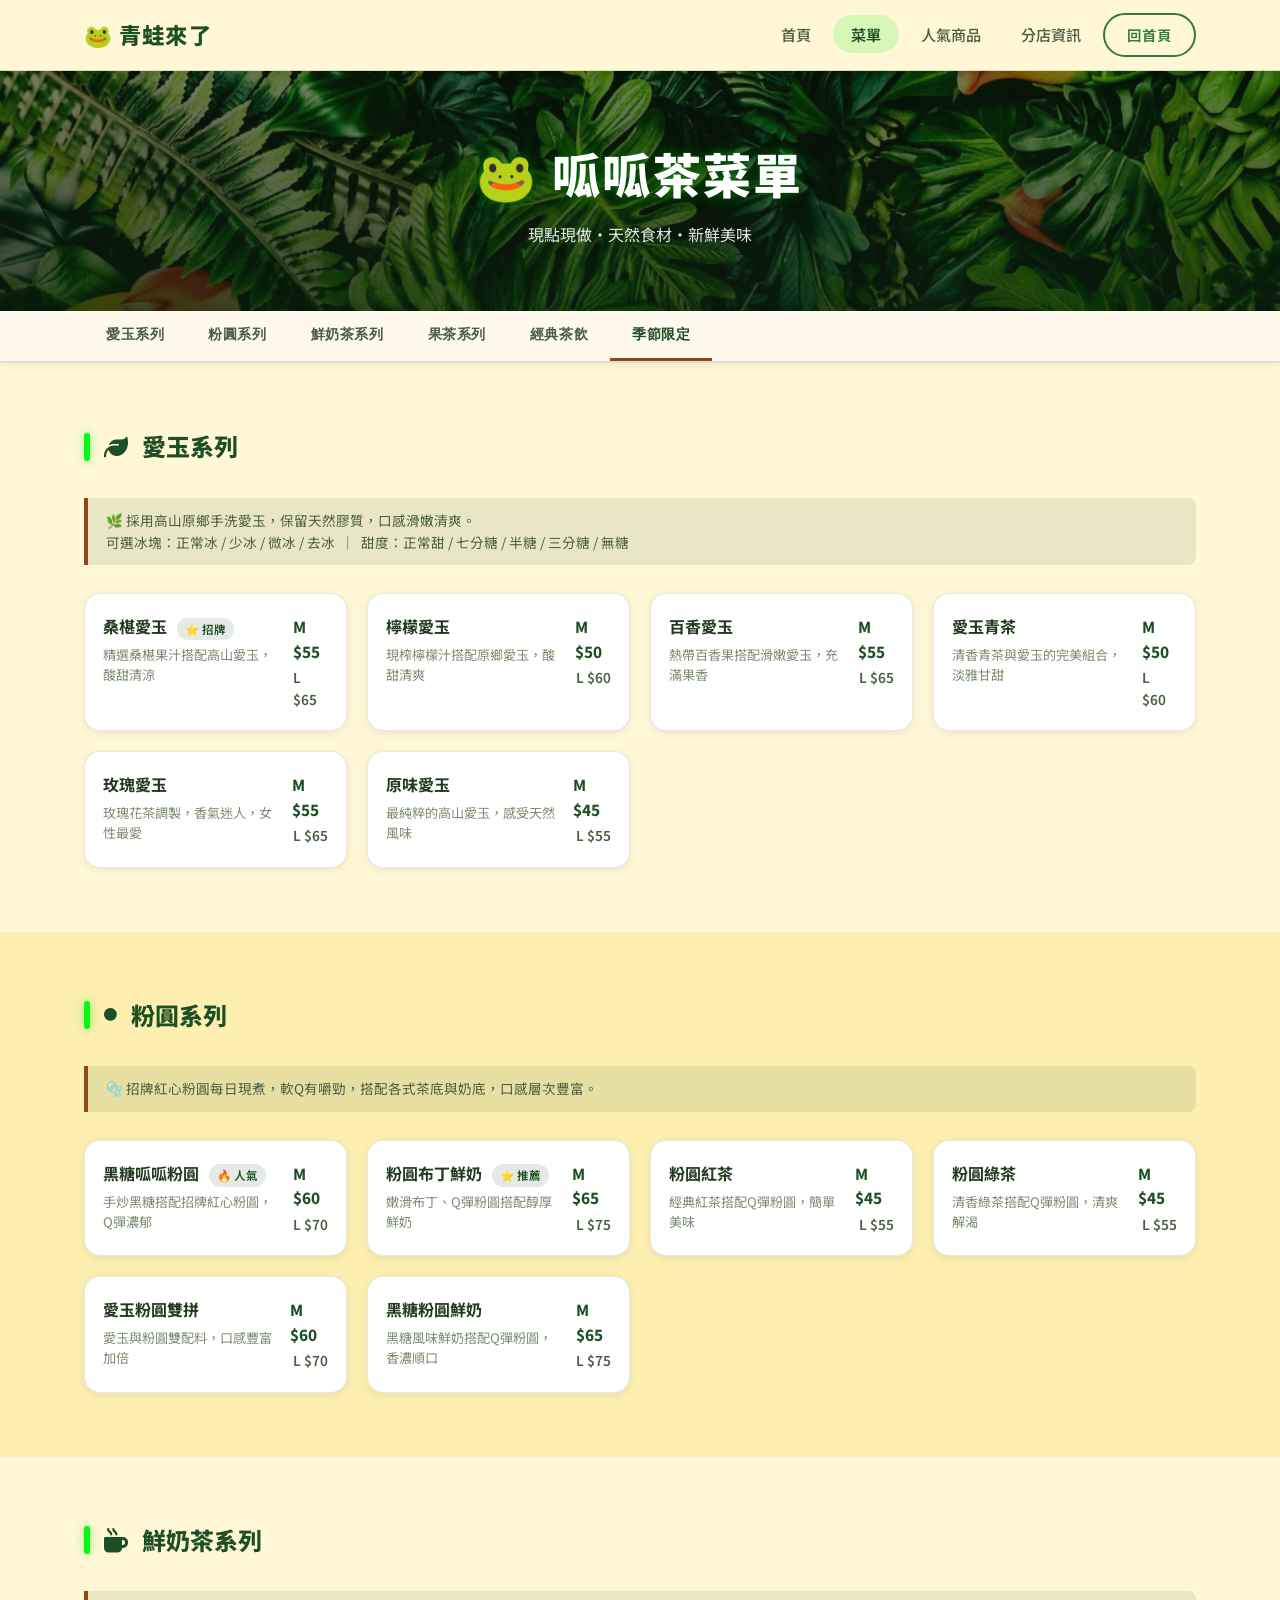
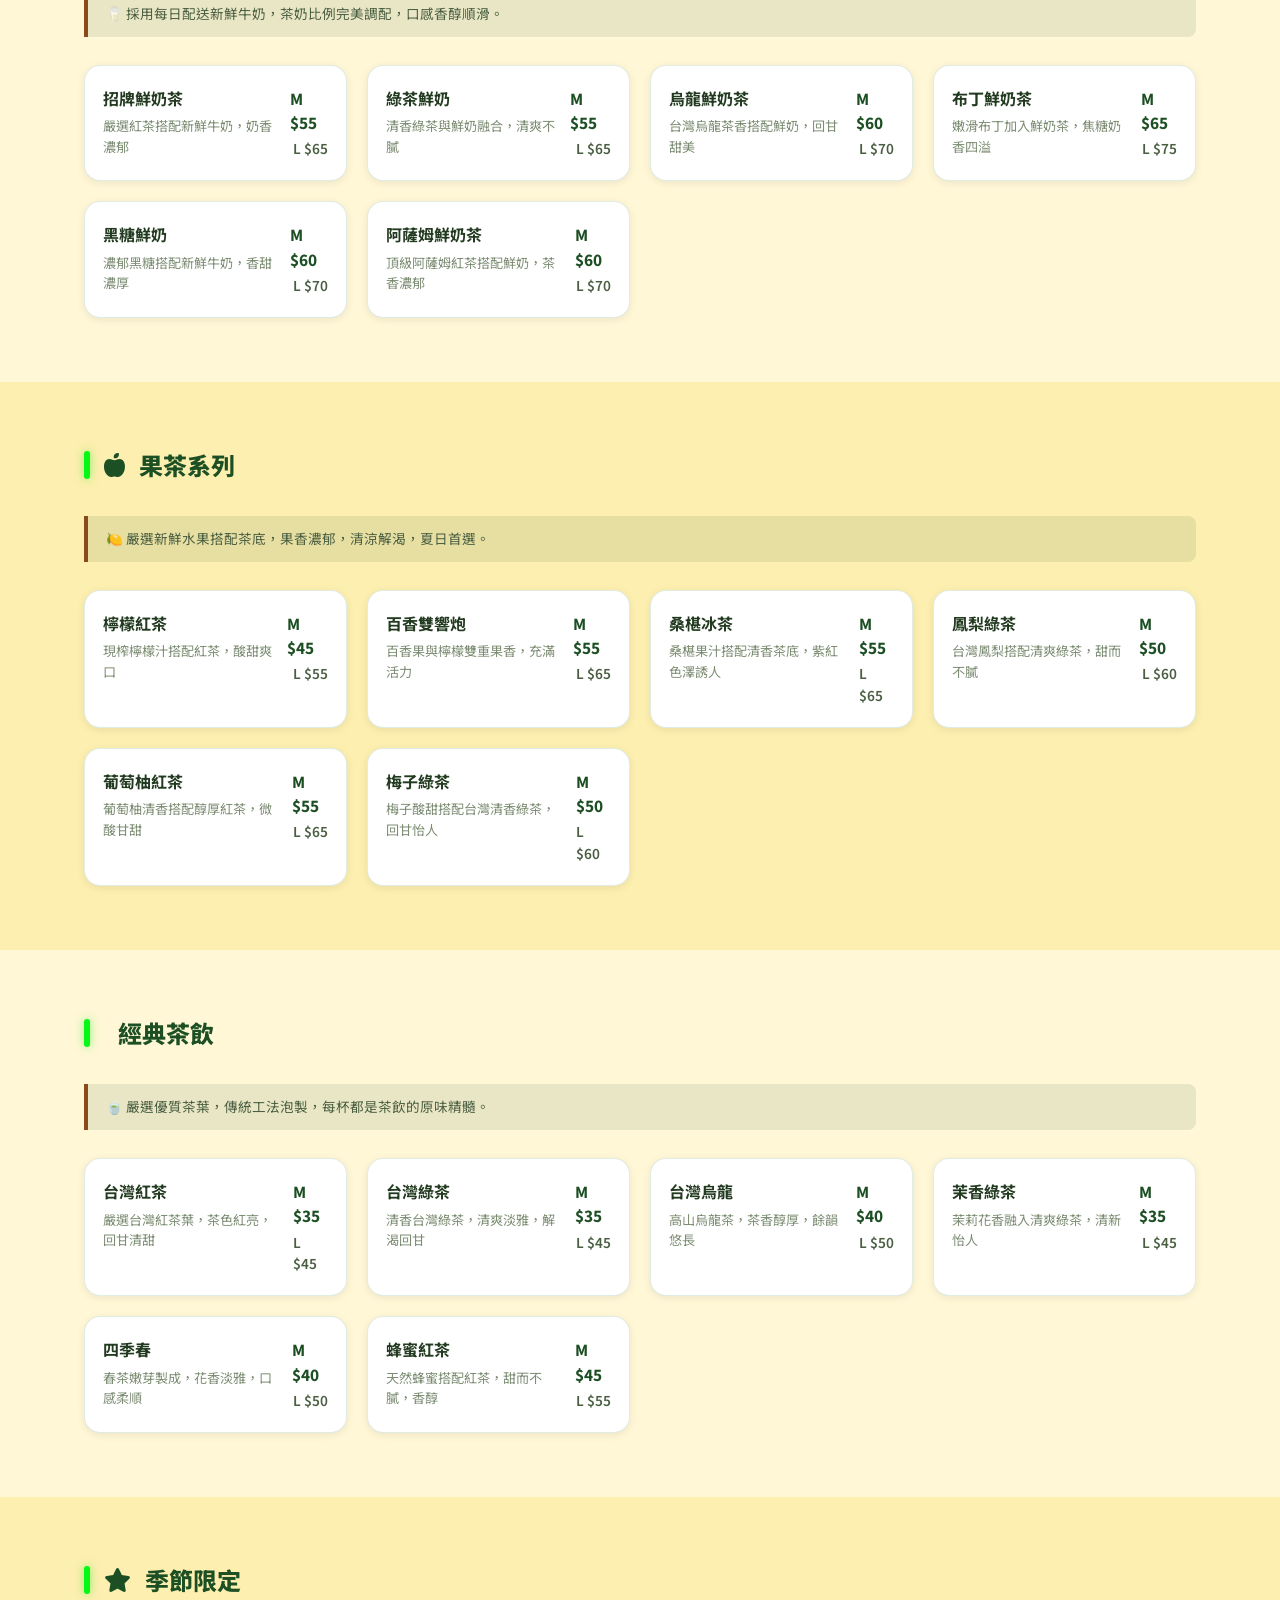
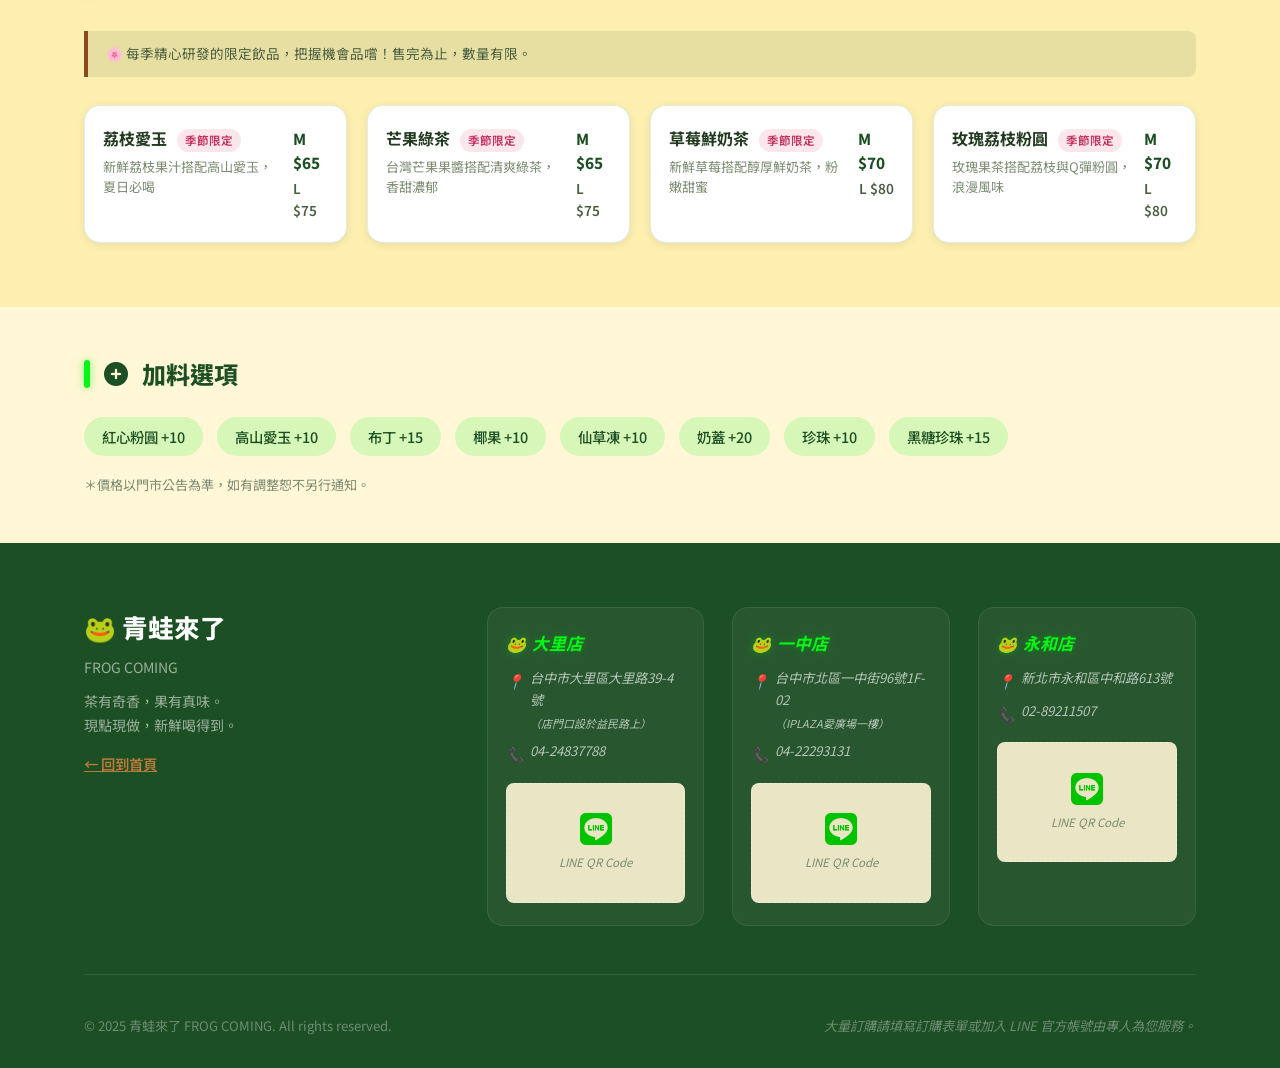
==== commit a80b8373: "Add files via upload" ====
--- a/Menu.html
+++ b/Menu.html
@@ -3,679 +3,775 @@
 <head>
   <meta charset="UTF-8" />
   <meta name="viewport" content="width=device-width, initial-scale=1.0" />
-  <title>青蛙來了 FROG COMING｜飲品菜單</title>
-
-  <!-- Google Fonts：Noto Sans TC -->
+  <meta http-equiv="X-UA-Compatible" content="IE=edge" />
+
+  <!-- SEO Meta -->
+  <title>菜單｜青蛙來了 FROG COMING｜手搖飲料 台中大里 一中 新北永和</title>
+  <meta name="description" content="青蛙來了 FROG COMING 完整菜單。高山愛玉系列、粉圓系列、鮮奶茶系列、果茶系列等多樣特色飲品，現點現做。台中大里、一中、新北永和三店供應。" />
+  <meta name="keywords" content="青蛙來了菜單,FROG COMING菜單,手搖飲料菜單,愛玉飲料,粉圓奶茶,黑糖粉圓,台中飲料菜單,永和飲料菜單,高山愛玉,桑椹愛玉,布丁鮮奶,紅心粉圓" />
+  <meta name="author" content="青蛙來了 FROG COMING" />
+  <meta name="robots" content="index, follow" />
+  <link rel="canonical" href="https://gail0430.github.io/FrogTea/Menu.html" />
+
+  <!-- Open Graph -->
+  <meta property="og:title" content="菜單｜青蛙來了 FROG COMING" />
+  <meta property="og:description" content="查看青蛙來了完整菜單，高山愛玉系列、粉圓系列、鮮奶茶系列等多樣特色飲品。" />
+  <meta property="og:type" content="website" />
+  <meta property="og:url" content="https://gail0430.github.io/FrogTea/Menu.html" />
+  <meta property="og:locale" content="zh_TW" />
+  <meta property="og:image" content="images/store-wall-logo.jpg" />
+
+  <!-- Fonts -->
   <link rel="preconnect" href="https://fonts.googleapis.com" />
-  <link href="https://fonts.googleapis.com/css2?family=Noto+Sans+TC:wght@300;400;500;600;700;900&display=swap" rel="stylesheet" />
-
-  <!-- Font Awesome 圖示 -->
+  <link rel="preconnect" href="https://fonts.gstatic.com" crossorigin />
+  <link href="https://fonts.googleapis.com/css2?family=Noto+Sans+TC:wght@400;500;700;900&display=swap" rel="stylesheet" />
+
+  <!-- Icons -->
   <link rel="stylesheet" href="https://cdn.jsdelivr.net/npm/@fortawesome/fontawesome-free@6.4.0/css/all.min.css" />
 
-  <!-- 品牌樣式表（CSS 分離） -->
+  <!-- Shared Stylesheet -->
   <link rel="stylesheet" href="css/style.css" />
+
+  <style>
+    /* Menu page extra styles */
+    .menu-nav-tabs {
+      position: sticky;
+      top: 70px;
+      z-index: 900;
+      background: rgba(255,249,238,0.97);
+      border-bottom: 2px solid rgba(47,82,51,0.15);
+      box-shadow: 0 2px 12px rgba(0,0,0,0.06);
+    }
+
+    .menu-tabs-inner {
+      display: flex;
+      gap: 0;
+      overflow-x: auto;
+      scrollbar-width: none;
+    }
+
+    .menu-tabs-inner::-webkit-scrollbar { display: none; }
+
+    .menu-tab-btn {
+      flex-shrink: 0;
+      background: none;
+      border: none;
+      padding: 14px 22px;
+      font-size: 0.9rem;
+      font-weight: 600;
+      color: var(--text-mid);
+      cursor: pointer;
+      border-bottom: 3px solid transparent;
+      transition: all 0.25s ease;
+      letter-spacing: 0.04em;
+      white-space: nowrap;
+    }
+
+    .menu-tab-btn:hover {
+      color: var(--brand-green-dark);
+      background: rgba(47,82,51,0.06);
+    }
+
+    .menu-tab-btn.active {
+      color: var(--brand-green-dark);
+      border-bottom-color: var(--brand-brown);
+    }
+
+    .menu-section-wrap {
+      padding: 64px 0;
+    }
+
+    .menu-section-wrap:nth-child(even) {
+      background: var(--brand-cream);
+    }
+
+    .menu-note-bar {
+      background: rgba(47,82,51,0.1);
+      border-left: 4px solid var(--brand-brown);
+      border-radius: 0 var(--radius-sm) var(--radius-sm) 0;
+      padding: 12px 18px;
+      font-size: 0.85rem;
+      color: var(--text-mid);
+      margin-bottom: 28px;
+      line-height: 1.6;
+    }
+
+    .size-badge {
+      display: inline-flex;
+      align-items: center;
+      gap: 4px;
+      background: rgba(47,82,51,0.12);
+      color: var(--brand-green-dark);
+      font-size: 0.72rem;
+      font-weight: 600;
+      padding: 2px 8px;
+      border-radius: 50px;
+      margin-left: 6px;
+      vertical-align: middle;
+    }
+
+    .ice-sugar-row {
+      display: flex;
+      flex-wrap: wrap;
+      gap: 8px;
+      margin-top: 8px;
+    }
+
+    .ice-sugar-tag {
+      background: var(--brand-cream);
+      border: 1px solid rgba(47,82,51,0.2);
+      color: var(--text-mid);
+      font-size: 0.75rem;
+      padding: 3px 10px;
+      border-radius: 50px;
+    }
+
+    .menu-item-card .item-price-wrap {
+      display: flex;
+      flex-direction: column;
+      align-items: flex-end;
+      gap: 4px;
+    }
+
+    .price-m { color: var(--brand-green-dark); font-weight: 800; font-size: 0.95rem; }
+    .price-l { color: var(--text-mid); font-weight: 600; font-size: 0.85rem; }
+    .price-label { font-size: 0.7rem; color: var(--text-light); }
+  </style>
 </head>
+
 <body>
 
-<!-- =====================================================
-     HEADER / HERO
-     ===================================================== -->
-<header>
-  <div class="header-inner">
-
-    <!-- Logo -->
-    <div class="logo-wrap">
-      <div class="frog-icon">🐸</div>
-      <div class="brand-text">
-        <div class="brand-en">FROG COMING</div>
-        <div class="brand-zh">青蛙來了</div>
+  <!-- ========== HEADER ========== -->
+  <header>
+    <nav class="navbar container" aria-label="主導覽列">
+      <a href="index.html" class="navbar-brand" aria-label="青蛙來了首頁">
+        <span class="brand-name">🐸 青蛙來了</span>
+      </a>
+      <ul class="navbar-nav" role="list">
+        <li><a href="index.html" class="nav-link">首頁</a></li>
+        <li><a href="Menu.html" class="nav-link active">菜單</a></li>
+        <li><a href="index.html#popular" class="nav-link">人氣商品</a></li>
+        <li><a href="index.html#branches-footer" class="nav-link">分店資訊</a></li>
+        <li><a href="index.html" class="btn-outline" style="padding:8px 22px;font-size:0.9rem;">回首頁</a></li>
+      </ul>
+      <button class="navbar-menu-btn" id="menuToggle" aria-label="開啟選單" aria-expanded="false">
+        <span></span>
+        <span></span>
+        <span></span>
+      </button>
+    </nav>
+    <nav class="mobile-nav" id="mobileNav" aria-label="行動版導覽">
+      <a href="index.html" class="nav-link">首頁</a>
+      <a href="Menu.html" class="nav-link active">菜單</a>
+      <a href="index.html#popular" class="nav-link">人氣商品</a>
+      <a href="index.html#branches-footer" class="nav-link">分店資訊</a>
+    </nav>
+  </header>
+
+  <main>
+
+    <!-- ========== MENU HERO ========== -->
+    <section class="menu-hero" aria-labelledby="menu-hero-title">
+      <h1 class="menu-hero-title" id="menu-hero-title">🐸 呱呱茶菜單</h1>
+      <p class="menu-hero-sub">現點現做・天然食材・新鮮美味</p>
+    </section>
+
+    <!-- ========== MENU TAB NAV ========== -->
+    <nav class="menu-nav-tabs" aria-label="菜單分類導覽">
+      <div class="container">
+        <div class="menu-tabs-inner" role="tablist">
+          <button class="menu-tab-btn active" role="tab" aria-selected="true"  data-target="sec-jelly" onclick="scrollToSection('sec-jelly')">愛玉系列</button>
+          <button class="menu-tab-btn" role="tab" aria-selected="false" data-target="sec-pearl" onclick="scrollToSection('sec-pearl')">粉圓系列</button>
+          <button class="menu-tab-btn" role="tab" aria-selected="false" data-target="sec-milk" onclick="scrollToSection('sec-milk')">鮮奶茶系列</button>
+          <button class="menu-tab-btn" role="tab" aria-selected="false" data-target="sec-fruit" onclick="scrollToSection('sec-fruit')">果茶系列</button>
+          <button class="menu-tab-btn" role="tab" aria-selected="false" data-target="sec-classic" onclick="scrollToSection('sec-classic')">經典茶飲</button>
+          <button class="menu-tab-btn" role="tab" aria-selected="false" data-target="sec-special" onclick="scrollToSection('sec-special')">季節限定</button>
+        </div>
+      </div>
+    </nav>
+
+    <!-- ========== 愛玉系列 ========== -->
+    <section class="menu-section-wrap" id="sec-jelly" aria-labelledby="title-jelly">
+      <div class="container">
+        <h2 class="menu-category-title" id="title-jelly">
+          <i class="fas fa-leaf" aria-hidden="true"></i> 愛玉系列
+        </h2>
+        <div class="menu-note-bar">
+          🌿 採用高山原鄉手洗愛玉，保留天然膠質，口感滑嫩清爽。<br>
+          可選冰塊：正常冰 / 少冰 / 微冰 / 去冰 &nbsp;｜&nbsp; 甜度：正常甜 / 七分糖 / 半糖 / 三分糖 / 無糖
+        </div>
+        <div class="menu-grid">
+          <article class="menu-item-card" aria-label="桑椹愛玉">
+            <div class="menu-item-info">
+              <div class="item-name">桑椹愛玉 <span class="size-badge">⭐ 招牌</span></div>
+              <div class="item-desc">精選桑椹果汁搭配高山愛玉，酸甜清涼</div>
+            </div>
+            <div class="item-price-wrap">
+              <div class="price-m">M $55</div>
+              <div class="price-l">L $65</div>
+            </div>
+          </article>
+          <article class="menu-item-card" aria-label="檸檬愛玉">
+            <div class="menu-item-info">
+              <div class="item-name">檸檬愛玉</div>
+              <div class="item-desc">現榨檸檬汁搭配原鄉愛玉，酸甜清爽</div>
+            </div>
+            <div class="item-price-wrap">
+              <div class="price-m">M $50</div>
+              <div class="price-l">L $60</div>
+            </div>
+          </article>
+          <article class="menu-item-card" aria-label="百香愛玉">
+            <div class="menu-item-info">
+              <div class="item-name">百香愛玉</div>
+              <div class="item-desc">熱帶百香果搭配滑嫩愛玉，充滿果香</div>
+            </div>
+            <div class="item-price-wrap">
+              <div class="price-m">M $55</div>
+              <div class="price-l">L $65</div>
+            </div>
+          </article>
+          <article class="menu-item-card" aria-label="愛玉青茶">
+            <div class="menu-item-info">
+              <div class="item-name">愛玉青茶</div>
+              <div class="item-desc">清香青茶與愛玉的完美組合，淡雅甘甜</div>
+            </div>
+            <div class="item-price-wrap">
+              <div class="price-m">M $50</div>
+              <div class="price-l">L $60</div>
+            </div>
+          </article>
+          <article class="menu-item-card" aria-label="玫瑰愛玉">
+            <div class="menu-item-info">
+              <div class="item-name">玫瑰愛玉</div>
+              <div class="item-desc">玫瑰花茶調製，香氣迷人，女性最愛</div>
+            </div>
+            <div class="item-price-wrap">
+              <div class="price-m">M $55</div>
+              <div class="price-l">L $65</div>
+            </div>
+          </article>
+          <article class="menu-item-card" aria-label="原味愛玉">
+            <div class="menu-item-info">
+              <div class="item-name">原味愛玉</div>
+              <div class="item-desc">最純粹的高山愛玉，感受天然風味</div>
+            </div>
+            <div class="item-price-wrap">
+              <div class="price-m">M $45</div>
+              <div class="price-l">L $55</div>
+            </div>
+          </article>
+        </div>
+      </div>
+    </section>
+
+    <!-- ========== 粉圓系列 ========== -->
+    <section class="menu-section-wrap" id="sec-pearl" aria-labelledby="title-pearl">
+      <div class="container">
+        <h2 class="menu-category-title" id="title-pearl">
+          <i class="fas fa-circle" style="font-size:0.8rem;" aria-hidden="true"></i> 粉圓系列
+        </h2>
+        <div class="menu-note-bar">
+          🫧 招牌紅心粉圓每日現煮，軟Q有嚼勁，搭配各式茶底與奶底，口感層次豐富。
+        </div>
+        <div class="menu-grid">
+          <article class="menu-item-card" aria-label="黑糖呱呱粉圓">
+            <div class="menu-item-info">
+              <div class="item-name">黑糖呱呱粉圓 <span class="size-badge">🔥 人氣</span></div>
+              <div class="item-desc">手炒黑糖搭配招牌紅心粉圓，Q彈濃郁</div>
+            </div>
+            <div class="item-price-wrap">
+              <div class="price-m">M $60</div>
+              <div class="price-l">L $70</div>
+            </div>
+          </article>
+          <article class="menu-item-card" aria-label="粉圓布丁鮮奶">
+            <div class="menu-item-info">
+              <div class="item-name">粉圓布丁鮮奶 <span class="size-badge">⭐ 推薦</span></div>
+              <div class="item-desc">嫩滑布丁、Q彈粉圓搭配醇厚鮮奶</div>
+            </div>
+            <div class="item-price-wrap">
+              <div class="price-m">M $65</div>
+              <div class="price-l">L $75</div>
+            </div>
+          </article>
+          <article class="menu-item-card" aria-label="粉圓紅茶">
+            <div class="menu-item-info">
+              <div class="item-name">粉圓紅茶</div>
+              <div class="item-desc">經典紅茶搭配Q彈粉圓，簡單美味</div>
+            </div>
+            <div class="item-price-wrap">
+              <div class="price-m">M $45</div>
+              <div class="price-l">L $55</div>
+            </div>
+          </article>
+          <article class="menu-item-card" aria-label="粉圓綠茶">
+            <div class="menu-item-info">
+              <div class="item-name">粉圓綠茶</div>
+              <div class="item-desc">清香綠茶搭配Q彈粉圓，清爽解渴</div>
+            </div>
+            <div class="item-price-wrap">
+              <div class="price-m">M $45</div>
+              <div class="price-l">L $55</div>
+            </div>
+          </article>
+          <article class="menu-item-card" aria-label="愛玉粉圓雙拼">
+            <div class="menu-item-info">
+              <div class="item-name">愛玉粉圓雙拼</div>
+              <div class="item-desc">愛玉與粉圓雙配料，口感豐富加倍</div>
+            </div>
+            <div class="item-price-wrap">
+              <div class="price-m">M $60</div>
+              <div class="price-l">L $70</div>
+            </div>
+          </article>
+          <article class="menu-item-card" aria-label="黑糖粉圓鮮奶">
+            <div class="menu-item-info">
+              <div class="item-name">黑糖粉圓鮮奶</div>
+              <div class="item-desc">黑糖風味鮮奶搭配Q彈粉圓，香濃順口</div>
+            </div>
+            <div class="item-price-wrap">
+              <div class="price-m">M $65</div>
+              <div class="price-l">L $75</div>
+            </div>
+          </article>
+        </div>
+      </div>
+    </section>
+
+    <!-- ========== 鮮奶茶系列 ========== -->
+    <section class="menu-section-wrap" id="sec-milk" aria-labelledby="title-milk">
+      <div class="container">
+        <h2 class="menu-category-title" id="title-milk">
+          <i class="fas fa-mug-hot" aria-hidden="true"></i> 鮮奶茶系列
+        </h2>
+        <div class="menu-note-bar">
+          🥛 採用每日配送新鮮牛奶，茶奶比例完美調配，口感香醇順滑。
+        </div>
+        <div class="menu-grid">
+          <article class="menu-item-card" aria-label="招牌鮮奶茶">
+            <div class="menu-item-info">
+              <div class="item-name">招牌鮮奶茶</div>
+              <div class="item-desc">嚴選紅茶搭配新鮮牛奶，奶香濃郁</div>
+            </div>
+            <div class="item-price-wrap">
+              <div class="price-m">M $55</div>
+              <div class="price-l">L $65</div>
+            </div>
+          </article>
+          <article class="menu-item-card" aria-label="綠茶鮮奶">
+            <div class="menu-item-info">
+              <div class="item-name">綠茶鮮奶</div>
+              <div class="item-desc">清香綠茶與鮮奶融合，清爽不膩</div>
+            </div>
+            <div class="item-price-wrap">
+              <div class="price-m">M $55</div>
+              <div class="price-l">L $65</div>
+            </div>
+          </article>
+          <article class="menu-item-card" aria-label="烏龍鮮奶茶">
+            <div class="menu-item-info">
+              <div class="item-name">烏龍鮮奶茶</div>
+              <div class="item-desc">台灣烏龍茶香搭配鮮奶，回甘甜美</div>
+            </div>
+            <div class="item-price-wrap">
+              <div class="price-m">M $60</div>
+              <div class="price-l">L $70</div>
+            </div>
+          </article>
+          <article class="menu-item-card" aria-label="布丁鮮奶茶">
+            <div class="menu-item-info">
+              <div class="item-name">布丁鮮奶茶</div>
+              <div class="item-desc">嫩滑布丁加入鮮奶茶，焦糖奶香四溢</div>
+            </div>
+            <div class="item-price-wrap">
+              <div class="price-m">M $65</div>
+              <div class="price-l">L $75</div>
+            </div>
+          </article>
+          <article class="menu-item-card" aria-label="黑糖鮮奶">
+            <div class="menu-item-info">
+              <div class="item-name">黑糖鮮奶</div>
+              <div class="item-desc">濃郁黑糖搭配新鮮牛奶，香甜濃厚</div>
+            </div>
+            <div class="item-price-wrap">
+              <div class="price-m">M $60</div>
+              <div class="price-l">L $70</div>
+            </div>
+          </article>
+          <article class="menu-item-card" aria-label="阿薩姆鮮奶茶">
+            <div class="menu-item-info">
+              <div class="item-name">阿薩姆鮮奶茶</div>
+              <div class="item-desc">頂級阿薩姆紅茶搭配鮮奶，茶香濃郁</div>
+            </div>
+            <div class="item-price-wrap">
+              <div class="price-m">M $60</div>
+              <div class="price-l">L $70</div>
+            </div>
+          </article>
+        </div>
+      </div>
+    </section>
+
+    <!-- ========== 果茶系列 ========== -->
+    <section class="menu-section-wrap" id="sec-fruit" aria-labelledby="title-fruit">
+      <div class="container">
+        <h2 class="menu-category-title" id="title-fruit">
+          <i class="fas fa-apple-alt" aria-hidden="true"></i> 果茶系列
+        </h2>
+        <div class="menu-note-bar">
+          🍋 嚴選新鮮水果搭配茶底，果香濃郁，清涼解渴，夏日首選。
+        </div>
+        <div class="menu-grid">
+          <article class="menu-item-card" aria-label="檸檬紅茶">
+            <div class="menu-item-info">
+              <div class="item-name">檸檬紅茶</div>
+              <div class="item-desc">現榨檸檬汁搭配紅茶，酸甜爽口</div>
+            </div>
+            <div class="item-price-wrap">
+              <div class="price-m">M $45</div>
+              <div class="price-l">L $55</div>
+            </div>
+          </article>
+          <article class="menu-item-card" aria-label="百香雙響炮">
+            <div class="menu-item-info">
+              <div class="item-name">百香雙響炮</div>
+              <div class="item-desc">百香果與檸檬雙重果香，充滿活力</div>
+            </div>
+            <div class="item-price-wrap">
+              <div class="price-m">M $55</div>
+              <div class="price-l">L $65</div>
+            </div>
+          </article>
+          <article class="menu-item-card" aria-label="桑椹冰茶">
+            <div class="menu-item-info">
+              <div class="item-name">桑椹冰茶</div>
+              <div class="item-desc">桑椹果汁搭配清香茶底，紫紅色澤誘人</div>
+            </div>
+            <div class="item-price-wrap">
+              <div class="price-m">M $55</div>
+              <div class="price-l">L $65</div>
+            </div>
+          </article>
+          <article class="menu-item-card" aria-label="鳳梨綠茶">
+            <div class="menu-item-info">
+              <div class="item-name">鳳梨綠茶</div>
+              <div class="item-desc">台灣鳳梨搭配清爽綠茶，甜而不膩</div>
+            </div>
+            <div class="item-price-wrap">
+              <div class="price-m">M $50</div>
+              <div class="price-l">L $60</div>
+            </div>
+          </article>
+          <article class="menu-item-card" aria-label="葡萄柚紅茶">
+            <div class="menu-item-info">
+              <div class="item-name">葡萄柚紅茶</div>
+              <div class="item-desc">葡萄柚清香搭配醇厚紅茶，微酸甘甜</div>
+            </div>
+            <div class="item-price-wrap">
+              <div class="price-m">M $55</div>
+              <div class="price-l">L $65</div>
+            </div>
+          </article>
+          <article class="menu-item-card" aria-label="梅子綠茶">
+            <div class="menu-item-info">
+              <div class="item-name">梅子綠茶</div>
+              <div class="item-desc">梅子酸甜搭配台灣清香綠茶，回甘怡人</div>
+            </div>
+            <div class="item-price-wrap">
+              <div class="price-m">M $50</div>
+              <div class="price-l">L $60</div>
+            </div>
+          </article>
+        </div>
+      </div>
+    </section>
+
+    <!-- ========== 經典茶飲 ========== -->
+    <section class="menu-section-wrap" id="sec-classic" aria-labelledby="title-classic">
+      <div class="container">
+        <h2 class="menu-category-title" id="title-classic">
+          <i class="fas fa-tea" aria-hidden="true"></i> 經典茶飲
+        </h2>
+        <div class="menu-note-bar">
+          🍵 嚴選優質茶葉，傳統工法泡製，每杯都是茶飲的原味精髓。
+        </div>
+        <div class="menu-grid">
+          <article class="menu-item-card" aria-label="台灣紅茶">
+            <div class="menu-item-info">
+              <div class="item-name">台灣紅茶</div>
+              <div class="item-desc">嚴選台灣紅茶葉，茶色紅亮，回甘清甜</div>
+            </div>
+            <div class="item-price-wrap">
+              <div class="price-m">M $35</div>
+              <div class="price-l">L $45</div>
+            </div>
+          </article>
+          <article class="menu-item-card" aria-label="台灣綠茶">
+            <div class="menu-item-info">
+              <div class="item-name">台灣綠茶</div>
+              <div class="item-desc">清香台灣綠茶，清爽淡雅，解渴回甘</div>
+            </div>
+            <div class="item-price-wrap">
+              <div class="price-m">M $35</div>
+              <div class="price-l">L $45</div>
+            </div>
+          </article>
+          <article class="menu-item-card" aria-label="台灣烏龍">
+            <div class="menu-item-info">
+              <div class="item-name">台灣烏龍</div>
+              <div class="item-desc">高山烏龍茶，茶香醇厚，餘韻悠長</div>
+            </div>
+            <div class="item-price-wrap">
+              <div class="price-m">M $40</div>
+              <div class="price-l">L $50</div>
+            </div>
+          </article>
+          <article class="menu-item-card" aria-label="茉香綠茶">
+            <div class="menu-item-info">
+              <div class="item-name">茉香綠茶</div>
+              <div class="item-desc">茉莉花香融入清爽綠茶，清新怡人</div>
+            </div>
+            <div class="item-price-wrap">
+              <div class="price-m">M $35</div>
+              <div class="price-l">L $45</div>
+            </div>
+          </article>
+          <article class="menu-item-card" aria-label="四季春">
+            <div class="menu-item-info">
+              <div class="item-name">四季春</div>
+              <div class="item-desc">春茶嫩芽製成，花香淡雅，口感柔順</div>
+            </div>
+            <div class="item-price-wrap">
+              <div class="price-m">M $40</div>
+              <div class="price-l">L $50</div>
+            </div>
+          </article>
+          <article class="menu-item-card" aria-label="蜂蜜紅茶">
+            <div class="menu-item-info">
+              <div class="item-name">蜂蜜紅茶</div>
+              <div class="item-desc">天然蜂蜜搭配紅茶，甜而不膩，香醇</div>
+            </div>
+            <div class="item-price-wrap">
+              <div class="price-m">M $45</div>
+              <div class="price-l">L $55</div>
+            </div>
+          </article>
+        </div>
+      </div>
+    </section>
+
+    <!-- ========== 季節限定 ========== -->
+    <section class="menu-section-wrap" id="sec-special" aria-labelledby="title-special">
+      <div class="container">
+        <h2 class="menu-category-title" id="title-special">
+          <i class="fas fa-star" aria-hidden="true"></i> 季節限定
+        </h2>
+        <div class="menu-note-bar">
+          🌸 每季精心研發的限定飲品，把握機會品嚐！售完為止，數量有限。
+        </div>
+        <div class="menu-grid">
+          <article class="menu-item-card" aria-label="荔枝愛玉">
+            <div class="menu-item-info">
+              <div class="item-name">荔枝愛玉 <span class="size-badge" style="background:rgba(220,50,100,0.12);color:#c43060;">季節限定</span></div>
+              <div class="item-desc">新鮮荔枝果汁搭配高山愛玉，夏日必喝</div>
+            </div>
+            <div class="item-price-wrap">
+              <div class="price-m">M $65</div>
+              <div class="price-l">L $75</div>
+            </div>
+          </article>
+          <article class="menu-item-card" aria-label="芒果綠茶">
+            <div class="menu-item-info">
+              <div class="item-name">芒果綠茶 <span class="size-badge" style="background:rgba(220,50,100,0.12);color:#c43060;">季節限定</span></div>
+              <div class="item-desc">台灣芒果果醬搭配清爽綠茶，香甜濃郁</div>
+            </div>
+            <div class="item-price-wrap">
+              <div class="price-m">M $65</div>
+              <div class="price-l">L $75</div>
+            </div>
+          </article>
+          <article class="menu-item-card" aria-label="草莓鮮奶茶">
+            <div class="menu-item-info">
+              <div class="item-name">草莓鮮奶茶 <span class="size-badge" style="background:rgba(220,50,100,0.12);color:#c43060;">季節限定</span></div>
+              <div class="item-desc">新鮮草莓搭配醇厚鮮奶茶，粉嫩甜蜜</div>
+            </div>
+            <div class="item-price-wrap">
+              <div class="price-m">M $70</div>
+              <div class="price-l">L $80</div>
+            </div>
+          </article>
+          <article class="menu-item-card" aria-label="玫瑰荔枝粉圓">
+            <div class="menu-item-info">
+              <div class="item-name">玫瑰荔枝粉圓 <span class="size-badge" style="background:rgba(220,50,100,0.12);color:#c43060;">季節限定</span></div>
+              <div class="item-desc">玫瑰果茶搭配荔枝與Q彈粉圓，浪漫風味</div>
+            </div>
+            <div class="item-price-wrap">
+              <div class="price-m">M $70</div>
+              <div class="price-l">L $80</div>
+            </div>
+          </article>
+        </div>
+      </div>
+    </section>
+
+    <!-- ========== 加料選項 ========== -->
+    <section class="menu-section-wrap" style="padding:48px 0;" aria-labelledby="title-addon">
+      <div class="container">
+        <h2 class="menu-category-title" id="title-addon" style="margin-bottom:24px;">
+          <i class="fas fa-plus-circle" aria-hidden="true"></i> 加料選項
+        </h2>
+        <div style="display:flex;flex-wrap:wrap;gap:14px;">
+          <span class="product-tag" style="font-size:0.9rem;padding:8px 18px;">紅心粉圓 +10</span>
+          <span class="product-tag" style="font-size:0.9rem;padding:8px 18px;">高山愛玉 +10</span>
+          <span class="product-tag" style="font-size:0.9rem;padding:8px 18px;">布丁 +15</span>
+          <span class="product-tag" style="font-size:0.9rem;padding:8px 18px;">椰果 +10</span>
+          <span class="product-tag" style="font-size:0.9rem;padding:8px 18px;">仙草凍 +10</span>
+          <span class="product-tag" style="font-size:0.9rem;padding:8px 18px;">奶蓋 +20</span>
+          <span class="product-tag" style="font-size:0.9rem;padding:8px 18px;">珍珠 +10</span>
+          <span class="product-tag" style="font-size:0.9rem;padding:8px 18px;">黑糖珍珠 +15</span>
+        </div>
+        <p style="margin-top:18px;font-size:0.82rem;color:var(--text-light);">＊價格以門市公告為準，如有調整恕不另行通知。</p>
+      </div>
+    </section>
+
+  </main>
+
+  <!-- ========== FOOTER ========== -->
+  <footer aria-labelledby="menu-footer-title">
+    <div class="container">
+      <div class="footer-top">
+        <div class="footer-brand">
+          <div class="logo-text">🐸 青蛙來了</div>
+          <p>FROG COMING</p>
+          <p style="margin-top:10px;">茶有奇香，果有真味。<br>現點現做，新鮮喝得到。</p>
+          <p style="margin-top:14px;">
+            <a href="index.html" style="color:var(--brand-brown-light);font-weight:600;text-decoration:underline;font-size:0.9rem;">← 回到首頁</a>
+          </p>
+        </div>
+
+        <div class="footer-branches" aria-labelledby="menu-footer-title">
+          <h2 id="menu-footer-title" class="section-title" style="display:none">分店資訊</h2>
+
+          <!-- 大里店 -->
+          <address class="branch-card" aria-label="台中大里店資訊">
+            <div class="branch-name">大里店</div>
+            <div class="branch-info">
+              <span class="info-icon" aria-hidden="true">📍</span>
+              <span>台中市大里區大里路39-4號<br><small>（店門口設於益民路上）</small></span>
+            </div>
+            <div class="branch-info">
+              <span class="info-icon" aria-hidden="true">📞</span>
+              <a href="tel:04-24837788" style="color:inherit;">04-24837788</a>
+            </div>
+            <div class="branch-qr-area" aria-label="大里店 LINE QR Code 預留區">
+              <i class="fab fa-line" style="font-size:2rem;color:#00C300;"></i>
+              <span class="qr-label">LINE QR Code</span>
+            </div>
+          </address>
+
+          <!-- 一中店 -->
+          <address class="branch-card" aria-label="台中一中店資訊">
+            <div class="branch-name">一中店</div>
+            <div class="branch-info">
+              <span class="info-icon" aria-hidden="true">📍</span>
+              <span>台中市北區一中街96號1F-02<br><small>（IPLAZA愛廣場一樓）</small></span>
+            </div>
+            <div class="branch-info">
+              <span class="info-icon" aria-hidden="true">📞</span>
+              <a href="tel:04-22293131" style="color:inherit;">04-22293131</a>
+            </div>
+            <div class="branch-qr-area" aria-label="一中店 LINE QR Code 預留區">
+              <i class="fab fa-line" style="font-size:2rem;color:#00C300;"></i>
+              <span class="qr-label">LINE QR Code</span>
+            </div>
+          </address>
+
+          <!-- 永和店 -->
+          <address class="branch-card" aria-label="新北永和店資訊">
+            <div class="branch-name">永和店</div>
+            <div class="branch-info">
+              <span class="info-icon" aria-hidden="true">📍</span>
+              <span>新北市永和區中和路613號</span>
+            </div>
+            <div class="branch-info">
+              <span class="info-icon" aria-hidden="true">📞</span>
+              <a href="tel:02-89211507" style="color:inherit;">02-89211507</a>
+            </div>
+            <div class="branch-qr-area" aria-label="永和店 LINE QR Code 預留區">
+              <i class="fab fa-line" style="font-size:2rem;color:#00C300;"></i>
+              <span class="qr-label">LINE QR Code</span>
+            </div>
+          </address>
+
+        </div>
+      </div>
+
+      <div class="footer-bottom">
+        <p>© 2025 青蛙來了 FROG COMING. All rights reserved.</p>
+        <p class="footer-note">大量訂購請填寫訂購表單或加入 LINE 官方帳號由專人為您服務。</p>
       </div>
     </div>
-
-    <!-- Hero 主標語 -->
-    <p class="hero-headline">茶有奇香，果有真味</p>
-    <p class="hero-sub">解鎖茶飲新風味｜特色不踩雷！</p>
-
-    <!-- 促銷標籤 -->
-    <div class="promo-badge">🎉 來店自取買五送一</div>
-
-  </div>
-</header>
-
-
-<!-- =====================================================
-     黏性導覽列
-     ===================================================== -->
-<nav aria-label="菜單導覽">
-  <div class="nav-inner">
-    <a href="#xin-fen-yuan"><i class="fa-solid fa-circle-dot"></i>紅心粉圓</a>
-    <a href="#sang-ai-yu"><i class="fa-solid fa-leaf"></i>桑椹愛玉</a>
-    <a href="#wa-tea"><i class="fa-solid fa-mug-hot"></i>蛙系好茶</a>
-    <a href="#fruit-tea"><i class="fa-solid fa-lemon"></i>果感好茶</a>
-    <a href="#ai-yu"><i class="fa-solid fa-droplet"></i>原鄉愛玉</a>
-    <a href="#light-fruit"><i class="fa-solid fa-seedling"></i>果感輕盈</a>
-    <a href="#milk"><i class="fa-solid fa-bottle-droplet"></i>醇奶香濃</a>
-  </div>
-</nav>
-
-
-<!-- =====================================================
-     主內容
-     ===================================================== -->
-<main>
-
-  <!-- ─────────────────────────────────
-       紅心粉圓
-       ───────────────────────────────── -->
-  <section class="category-section" id="xin-fen-yuan">
-    <div class="section-title">
-      <span class="section-icon">⭕</span>
-      <div>
-        <h2>紅心粉圓</h2>
-        <p class="sub">歌Q有勁動・粉圓控必點</p>
-      </div>
-      <span class="badge">無咖啡因</span>
-    </div>
-
-    <div class="menu-grid">
-
-      <article class="menu-card">
-        <div class="item-thumb">
-          <span class="thumb-placeholder">🧋</span>
-        </div>
-        <div class="no-caffeine-badge">無咖啡因</div>
-        <div class="item-body">
-          <div class="item-name">黑糖呀呀粉圓</div>
-          <div class="item-note">熱飲</div>
-        </div>
-      </article>
-
-      <article class="menu-card">
-        <div class="item-thumb">
-          <span class="thumb-placeholder">🧋</span>
-        </div>
-        <div class="no-caffeine-badge">無咖啡因</div>
-        <div class="item-body">
-          <div class="item-name">黑糖粉圓鮮奶</div>
-        </div>
-      </article>
-
-      <article class="menu-card">
-        <div class="item-thumb">
-          <span class="thumb-placeholder">🧋</span>
-        </div>
-        <div class="no-caffeine-badge">無咖啡因</div>
-        <div class="item-body">
-          <div class="item-name">黑糖粉圓仙草鮮奶</div>
-        </div>
-      </article>
-
-      <article class="menu-card">
-        <div class="item-thumb">
-          <span class="thumb-placeholder">🧋</span>
-        </div>
-        <div class="no-caffeine-badge">無咖啡因</div>
-        <div class="item-body">
-          <div class="item-name">黑糖粉圓布丁鮮奶</div>
-        </div>
-      </article>
-
-      <article class="menu-card">
-        <div class="item-thumb">
-          <span class="thumb-placeholder">🧋</span>
-        </div>
-        <div class="no-caffeine-badge">無咖啡因</div>
-        <div class="item-body">
-          <div class="item-name">芋泥圓圓鮮奶</div>
-        </div>
-      </article>
-
-    </div>
-  </section>
-
-  <!-- 波浪分隔 -->
-  <div class="wave-divider" aria-hidden="true">
-    <svg viewBox="0 0 1200 32" preserveAspectRatio="none" xmlns="http://www.w3.org/2000/svg">
-      <path d="M0,16 C200,32 400,0 600,16 C800,32 1000,0 1200,16 L1200,32 L0,32 Z"
-            fill="var(--brand-green-pale)" opacity="0.7"/>
-    </svg>
-  </div>
-
-
-  <!-- ─────────────────────────────────
-       桑椹愛玉
-       ───────────────────────────────── -->
-  <section class="category-section" id="sang-ai-yu">
-    <div class="section-title" style="background: linear-gradient(90deg, #6B3F8A, #9B6ABF);">
-      <span class="section-icon">🍇</span>
-      <div>
-        <h2>桑椹愛玉</h2>
-        <p class="sub">精選桑椹特調</p>
-      </div>
-    </div>
-
-    <div class="menu-grid">
-
-      <article class="menu-card" style="border-top-color: #6B3F8A;">
-        <div class="item-thumb" style="background: linear-gradient(135deg, #F2E8FA, #DDB8EE);">
-          <span class="thumb-placeholder">🍇</span>
-        </div>
-        <div class="item-body">
-          <div class="item-name">桑椹愛玉</div>
-        </div>
-      </article>
-
-      <article class="menu-card" style="border-top-color: #6B3F8A;">
-        <div class="item-thumb" style="background: linear-gradient(135deg, #F2E8FA, #DDB8EE);">
-          <span class="thumb-placeholder">🍋</span>
-        </div>
-        <div class="item-body">
-          <div class="item-name">檸檬愛玉</div>
-        </div>
-      </article>
-
-      <article class="menu-card" style="border-top-color: #6B3F8A;">
-        <div class="item-thumb" style="background: linear-gradient(135deg, #F2E8FA, #DDB8EE);">
-          <span class="thumb-placeholder">🧊</span>
-        </div>
-        <div class="item-body">
-          <div class="item-name">三顆布丁冰沙</div>
-        </div>
-      </article>
-
-    </div>
-  </section>
-
-  <div class="wave-divider" aria-hidden="true">
-    <svg viewBox="0 0 1200 32" preserveAspectRatio="none" xmlns="http://www.w3.org/2000/svg">
-      <path d="M0,8 C300,28 600,4 900,20 C1050,28 1150,8 1200,12 L1200,32 L0,32 Z"
-            fill="var(--bg-warm-mid)" opacity="0.6"/>
-    </svg>
-  </div>
-
-
-  <!-- ─────────────────────────────────
-       蛙系好茶
-       ───────────────────────────────── -->
-  <section class="category-section" id="wa-tea">
-    <div class="section-title" style="background: linear-gradient(90deg, var(--brand-green-dark), var(--brand-green-mid));">
-      <span class="section-icon">🍵</span>
-      <div>
-        <h2>蛙系好茶</h2>
-        <p class="sub">迷人茶香四溢</p>
-      </div>
-    </div>
-
-    <div class="menu-grid">
-
-      <article class="menu-card">
-        <div class="item-thumb" style="background: linear-gradient(135deg, #E6F5EB, #C2E8CC);">
-          <span class="thumb-placeholder">🍵</span>
-        </div>
-        <div class="item-body"><div class="item-name">蜜香紅茶</div></div>
-      </article>
-
-      <article class="menu-card">
-        <div class="item-thumb" style="background: linear-gradient(135deg, #E6F5EB, #C2E8CC);">
-          <span class="thumb-placeholder">🍵</span>
-        </div>
-        <div class="item-body"><div class="item-name">四季春青茶</div></div>
-      </article>
-
-      <article class="menu-card">
-        <div class="item-thumb" style="background: linear-gradient(135deg, #E6F5EB, #C2E8CC);">
-          <span class="thumb-placeholder">🍵</span>
-        </div>
-        <div class="item-body"><div class="item-name">茉香綠茶</div></div>
-      </article>
-
-      <article class="menu-card">
-        <div class="item-thumb" style="background: linear-gradient(135deg, #E6F5EB, #C2E8CC);">
-          <span class="thumb-placeholder">🍵</span>
-        </div>
-        <div class="item-body"><div class="item-name">鹿野紅烏龍</div></div>
-      </article>
-
-      <article class="menu-card">
-        <div class="item-thumb" style="background: linear-gradient(135deg, #E6F5EB, #C2E8CC);">
-          <span class="thumb-placeholder">🍵</span>
-        </div>
-        <div class="item-body"><div class="item-name">杉火烏龍</div></div>
-      </article>
-
-      <article class="menu-card">
-        <div class="item-thumb" style="background: linear-gradient(135deg, #E6F5EB, #C2E8CC);">
-          <span class="thumb-placeholder">🍵</span>
-        </div>
-        <div class="item-body"><div class="item-name">冬瓜茶</div></div>
-      </article>
-
-      <article class="menu-card">
-        <div class="item-thumb" style="background: linear-gradient(135deg, #E6F5EB, #C2E8CC);">
-          <span class="thumb-placeholder">🍵</span>
-        </div>
-        <div class="item-body">
-          <div class="item-name">粉圓紅茶</div>
-          <div class="item-note">可選：青茶／烏龍／冬瓜</div>
-        </div>
-      </article>
-
-    </div>
-  </section>
-
-  <div class="wave-divider" aria-hidden="true">
-    <svg viewBox="0 0 1200 32" preserveAspectRatio="none" xmlns="http://www.w3.org/2000/svg">
-      <path d="M0,16 C200,32 400,0 600,16 C800,32 1000,0 1200,16 L1200,32 L0,32 Z"
-            fill="var(--brand-green-pale)" opacity="0.5"/>
-    </svg>
-  </div>
-
-
-  <!-- ─────────────────────────────────
-       果感好茶
-       ───────────────────────────────── -->
-  <section class="category-section" id="fruit-tea">
-    <div class="section-title" style="background: linear-gradient(90deg, var(--accent-caramel), #F0A840);">
-      <span class="section-icon">🍋</span>
-      <div>
-        <h2>果感好茶</h2>
-        <p class="sub">果然最新鮮</p>
-      </div>
-    </div>
-
-    <div class="menu-grid">
-
-      <article class="menu-card" style="border-top-color: var(--accent-caramel);">
-        <div class="item-thumb" style="background: linear-gradient(135deg, #FFF8E0, #FFE8A0);">
-          <span class="thumb-placeholder">🍋</span>
-        </div>
-        <div class="item-body"><div class="item-name">蜂蜜綠茶</div></div>
-      </article>
-
-      <article class="menu-card" style="border-top-color: var(--accent-caramel);">
-        <div class="item-thumb" style="background: linear-gradient(135deg, #FFF8E0, #FFE8A0);">
-          <span class="thumb-placeholder">🫙</span>
-        </div>
-        <div class="item-body"><div class="item-name">多多綠茶</div></div>
-      </article>
-
-      <article class="menu-card" style="border-top-color: var(--accent-caramel);">
-        <div class="item-thumb" style="background: linear-gradient(135deg, #FFF8E0, #FFE8A0);">
-          <span class="thumb-placeholder">🍈</span>
-        </div>
-        <div class="item-body"><div class="item-name">青梅果醋綠茶</div></div>
-      </article>
-
-      <article class="menu-card" style="border-top-color: var(--accent-caramel);">
-        <div class="item-thumb" style="background: linear-gradient(135deg, #FFF8E0, #FFE8A0);">
-          <span class="thumb-placeholder">🌸</span>
-        </div>
-        <div class="item-body"><div class="item-name">百香綠茶</div></div>
-      </article>
-
-      <article class="menu-card" style="border-top-color: var(--accent-caramel);">
-        <div class="item-thumb" style="background: linear-gradient(135deg, #FFF8E0, #FFE8A0);">
-          <span class="thumb-placeholder">🍊</span>
-        </div>
-        <div class="item-body"><div class="item-name">柳橙綠茶</div></div>
-      </article>
-
-      <article class="menu-card" style="border-top-color: var(--accent-caramel);">
-        <div class="item-thumb" style="background: linear-gradient(135deg, #FFF8E0, #FFE8A0);">
-          <span class="thumb-placeholder">🍊</span>
-        </div>
-        <div class="item-body"><div class="item-name">百香柳橙綠茶</div></div>
-      </article>
-
-      <article class="menu-card" style="border-top-color: var(--accent-caramel);">
-        <div class="item-thumb" style="background: linear-gradient(135deg, #FFF8E0, #FFE8A0);">
-          <span class="thumb-placeholder">🍵</span>
-        </div>
-        <div class="item-body"><div class="item-name">番香紅烏龍</div></div>
-      </article>
-
-    </div>
-  </section>
-
-  <div class="wave-divider" aria-hidden="true">
-    <svg viewBox="0 0 1200 32" preserveAspectRatio="none" xmlns="http://www.w3.org/2000/svg">
-      <path d="M0,8 C400,32 800,0 1200,20 L1200,32 L0,32 Z"
-            fill="var(--bg-warm-mid)" opacity="0.55"/>
-    </svg>
-  </div>
-
-
-  <!-- ─────────────────────────────────
-       原鄉愛玉
-       ───────────────────────────────── -->
-  <section class="category-section" id="ai-yu">
-    <div class="section-title" style="background: linear-gradient(90deg, #2D7A5E, #50A882);">
-      <span class="section-icon">💎</span>
-      <div>
-        <h2>原鄉愛玉</h2>
-        <p class="sub">高山原鄉愛玉</p>
-      </div>
-      <span class="badge">無咖啡因</span>
-    </div>
-
-    <div class="menu-grid">
-
-      <article class="menu-card" style="border-top-color: #2D7A5E;">
-        <div class="item-thumb" style="background: linear-gradient(135deg, #DFF5EE, #AEE0CE);">
-          <span class="thumb-placeholder">💎</span>
-        </div>
-        <div class="no-caffeine-badge" style="background:#2D7A5E;">無咖啡因</div>
-        <div class="item-body"><div class="item-name">愛玉粉圓</div></div>
-      </article>
-
-      <article class="menu-card" style="border-top-color: #2D7A5E;">
-        <div class="item-thumb" style="background: linear-gradient(135deg, #DFF5EE, #AEE0CE);">
-          <span class="thumb-placeholder">💎</span>
-        </div>
-        <div class="no-caffeine-badge" style="background:#2D7A5E;">無咖啡因</div>
-        <div class="item-body"><div class="item-name">愛玉檸檬</div></div>
-      </article>
-
-      <article class="menu-card" style="border-top-color: #2D7A5E;">
-        <div class="item-thumb" style="background: linear-gradient(135deg, #DFF5EE, #AEE0CE);">
-          <span class="thumb-placeholder">💎</span>
-        </div>
-        <div class="no-caffeine-badge" style="background:#2D7A5E;">無咖啡因</div>
-        <div class="item-body"><div class="item-name">愛玉檸檬粉圓</div></div>
-      </article>
-
-      <article class="menu-card" style="border-top-color: #2D7A5E;">
-        <div class="item-thumb" style="background: linear-gradient(135deg, #DFF5EE, #AEE0CE);">
-          <span class="thumb-placeholder">🍇</span>
-        </div>
-        <div class="no-caffeine-badge" style="background:#2D7A5E;">無咖啡因</div>
-        <div class="item-body"><div class="item-name">桑葚愛玉</div></div>
-      </article>
-
-      <article class="menu-card" style="border-top-color: #2D7A5E;">
-        <div class="item-thumb" style="background: linear-gradient(135deg, #DFF5EE, #AEE0CE);">
-          <span class="thumb-placeholder">🌸</span>
-        </div>
-        <div class="no-caffeine-badge" style="background:#2D7A5E;">無咖啡因</div>
-        <div class="item-body"><div class="item-name">百香愛玉</div></div>
-      </article>
-
-      <article class="menu-card" style="border-top-color: #2D7A5E;">
-        <div class="item-thumb" style="background: linear-gradient(135deg, #DFF5EE, #AEE0CE);">
-          <span class="thumb-placeholder">⚫</span>
-        </div>
-        <div class="no-caffeine-badge" style="background:#2D7A5E;">無咖啡因</div>
-        <div class="item-body"><div class="item-name">愛玉仙草</div></div>
-      </article>
-
-    </div>
-  </section>
-
-  <div class="wave-divider" aria-hidden="true">
-    <svg viewBox="0 0 1200 32" preserveAspectRatio="none" xmlns="http://www.w3.org/2000/svg">
-      <path d="M0,16 C300,0 600,32 900,10 C1050,2 1150,22 1200,16 L1200,32 L0,32 Z"
-            fill="var(--brand-green-pale)" opacity="0.6"/>
-    </svg>
-  </div>
-
-
-  <!-- ─────────────────────────────────
-       果感輕盈
-       ───────────────────────────────── -->
-  <section class="category-section" id="light-fruit">
-    <div class="section-title" style="background: linear-gradient(90deg, #A07C10, #D4B030);">
-      <span class="section-icon">🍈</span>
-      <div>
-        <h2>果感輕盈</h2>
-        <p class="sub">果然最新鮮</p>
-      </div>
-      <span class="badge">無咖啡因</span>
-    </div>
-
-    <div class="menu-grid">
-
-      <article class="menu-card" style="border-top-color: #A07C10;">
-        <div class="item-thumb" style="background: linear-gradient(135deg, #FFFCE0, #FFF4A8);">
-          <span class="thumb-placeholder">🍋</span>
-        </div>
-        <div class="no-caffeine-badge" style="background:#A07C10;">無咖啡因</div>
-        <div class="item-body"><div class="item-name">蜂蜜檸檬汁</div></div>
-      </article>
-
-      <article class="menu-card" style="border-top-color: #A07C10;">
-        <div class="item-thumb" style="background: linear-gradient(135deg, #FFFCE0, #FFF4A8);">
-          <span class="thumb-placeholder">🍋</span>
-        </div>
-        <div class="no-caffeine-badge" style="background:#A07C10;">無咖啡因</div>
-        <div class="item-body"><div class="item-name">冬瓜檸檬</div></div>
-      </article>
-
-      <article class="menu-card" style="border-top-color: #A07C10;">
-        <div class="item-thumb" style="background: linear-gradient(135deg, #FFFCE0, #FFF4A8);">
-          <span class="thumb-placeholder">🍈</span>
-        </div>
-        <div class="no-caffeine-badge" style="background:#A07C10;">無咖啡因</div>
-        <div class="item-body"><div class="item-name">愛玉青梅冬瓜</div></div>
-      </article>
-
-      <article class="menu-card" style="border-top-color: #A07C10;">
-        <div class="item-thumb" style="background: linear-gradient(135deg, #FFFCE0, #FFF4A8);">
-          <span class="thumb-placeholder">🌿</span>
-        </div>
-        <div class="no-caffeine-badge" style="background:#A07C10;">無咖啡因</div>
-        <div class="item-body"><div class="item-name">蜂蜜檸檬蘆薈</div></div>
-      </article>
-
-      <article class="menu-card" style="border-top-color: #A07C10;">
-        <div class="item-thumb" style="background: linear-gradient(135deg, #FFFCE0, #FFF4A8);">
-          <span class="thumb-placeholder">🌿</span>
-        </div>
-        <div class="no-caffeine-badge" style="background:#A07C10;">無咖啡因</div>
-        <div class="item-body"><div class="item-name">蜂蜜蘆薈粉圓</div></div>
-      </article>
-
-    </div>
-  </section>
-
-  <div class="wave-divider" aria-hidden="true">
-    <svg viewBox="0 0 1200 32" preserveAspectRatio="none" xmlns="http://www.w3.org/2000/svg">
-      <path d="M0,20 C200,4 500,28 700,12 C900,0 1100,24 1200,14 L1200,32 L0,32 Z"
-            fill="var(--bg-warm-mid)" opacity="0.5"/>
-    </svg>
-  </div>
-
-
-  <!-- ─────────────────────────────────
-       醇奶香濃
-       ───────────────────────────────── -->
-  <section class="category-section" id="milk">
-    <div class="section-title">
-      <span class="section-icon">🥛</span>
-      <div>
-        <h2>醇奶香濃</h2>
-        <p class="sub">淬乳至鮮醇香</p>
-      </div>
-    </div>
-
-    <div class="menu-grid">
-
-      <article class="menu-card">
-        <div class="item-thumb">
-          <span class="thumb-placeholder">🥛</span>
-        </div>
-        <div class="item-body">
-          <div class="item-name">蜜香奶茶</div>
-          <div class="item-note">奶蓋系列</div>
-        </div>
-      </article>
-
-      <article class="menu-card">
-        <div class="item-thumb">
-          <span class="thumb-placeholder">🥛</span>
-        </div>
-        <div class="item-body">
-          <div class="item-name">茉莉奶綠</div>
-          <div class="item-note">奶蓋系列</div>
-        </div>
-      </article>
-
-      <article class="menu-card">
-        <div class="item-thumb">
-          <span class="thumb-placeholder">🥛</span>
-        </div>
-        <div class="item-body">
-          <div class="item-name">杉火烏龍奶</div>
-          <div class="item-note">奶蓋系列</div>
-        </div>
-      </article>
-
-      <article class="menu-card">
-        <div class="item-thumb">
-          <span class="thumb-placeholder">🥛</span>
-        </div>
-        <div class="item-body">
-          <div class="item-name">粉圓奶茶</div>
-          <div class="item-note">奶蓋系列</div>
-        </div>
-      </article>
-
-      <article class="menu-card">
-        <div class="item-thumb">
-          <span class="thumb-placeholder">🥛</span>
-        </div>
-        <div class="item-body"><div class="item-name">鮮奶紅烏龍</div></div>
-      </article>
-
-      <article class="menu-card">
-        <div class="item-thumb">
-          <span class="thumb-placeholder">🥛</span>
-        </div>
-        <div class="item-body"><div class="item-name">蜜香鮮奶茶</div></div>
-      </article>
-
-      <article class="menu-card">
-        <div class="item-thumb">
-          <span class="thumb-placeholder">🥛</span>
-        </div>
-        <div class="item-body"><div class="item-name">茉莉鮮奶綠</div></div>
-      </article>
-
-      <article class="menu-card">
-        <div class="item-thumb">
-          <span class="thumb-placeholder">🥛</span>
-        </div>
-        <div class="item-body"><div class="item-name">杉火烏龍鮮奶</div></div>
-      </article>
-
-      <article class="menu-card">
-        <div class="item-thumb">
-          <span class="thumb-placeholder">🥛</span>
-        </div>
-        <div class="item-body"><div class="item-name">粉圓鮮奶茶</div></div>
-      </article>
-
-      <article class="menu-card">
-        <div class="item-thumb">
-          <span class="thumb-placeholder">🥛</span>
-        </div>
-        <div class="item-body">
-          <div class="item-name">黑糖鮮奶</div>
-          <div class="item-note">全糖系</div>
-        </div>
-      </article>
-
-    </div>
-  </section>
-
-  <!-- 波浪：主打推薦→訂購區過渡 -->
-  <div class="wave-divider" aria-hidden="true">
-    <svg viewBox="0 0 1200 48" preserveAspectRatio="none" xmlns="http://www.w3.org/2000/svg">
-      <path d="M0,24 C150,48 350,0 600,24 C850,48 1050,4 1200,20 L1200,48 L0,48 Z"
-            fill="var(--bg-warm-mid)" opacity="0.7"/>
-    </svg>
-  </div>
-
-
-  
-  <div class="divider"></div>
-
-
-  <!-- ─────────────────────────────────
-       門市資訊 ＋ 快速訂購
-       （青綠 → 淡黃 的波浪過渡）
-       ───────────────────────────────── -->
-  <section class="store-section">
-    <div class="section-title">
-      <span class="section-icon">📍</span>
-      <div>
-        <h2>門市資訊</h2>
-        <p class="sub">永和店・歡迎親臨</p>
-      </div>
-    </div>
-
-    <div class="store-card">
-      <div class="store-info-block">
-        <h3><i class="fa-solid fa-store"></i> 永和店</h3>
-        <p><i class="fa-solid fa-location-dot"></i> 新北市永和區中和路613號</p>
-        <p><i class="fa-solid fa-phone"></i> <a href="tel:0289211507">02-8921-1507</a></p>
-        <p><i class="fa-solid fa-clock"></i> 請電洽詢問營業時間</p>
-      </div>
-      <div class="promo-box">
-        <div class="promo-label">來店自取</div>
-        <div class="promo-text">🎉 買五送一</div>
-        <div class="promo-note">熱飲・本店招牌適用</div>
-      </div>
-    </div>
-  </section>
-
-
-  <!-- 主要波浪過渡：菜單區 → 方案區 -->
-  <div class="wave-divider" aria-hidden="true">
-    <svg viewBox="0 0 1200 56" preserveAspectRatio="none" xmlns="http://www.w3.org/2000/svg">
-      <path d="M0,28 C200,56 400,0 600,28 C800,56 1000,8 1200,28 L1200,56 L0,56 Z"
-            fill="var(--bg-warm-mid)" opacity="0.8"/>
-    </svg>
-  </div>
-
-
-</main>
-
-
-<!-- =====================================================
-     FOOTER
-     ===================================================== -->
-<footer>
-  <div class="footer-inner">
-    <div class="footer-logo">🐸 FROG COMING 青蛙來了</div>
-    <p>新北市永和區中和路613號｜<a href="tel:0289211507">02-8921-1507</a></p>
-    <p class="footer-copy">此網頁為品牌網站展示範例｜版權所有 © 2024</p>
-  </div>
-</footer>
-
-
-<!-- =====================================================
-     JavaScript：導覽列滾動高亮
-     ===================================================== -->
-<script>
-  const sections  = document.querySelectorAll('section[id]');
-  const navLinks  = document.querySelectorAll('nav a');
-
-  const observer = new IntersectionObserver((entries) => {
-    entries.forEach(entry => {
-      if (entry.isIntersecting) {
-        const id = entry.target.id;
-        navLinks.forEach(a => {
-          a.classList.remove('active');
-          if (a.getAttribute('href') === '#' + id) {
-            a.classList.add('active');
-          }
-        });
-      }
+  </footer>
+
+  <!-- ========== JAVASCRIPT ========== -->
+  <script>
+    // Mobile nav toggle
+    const menuToggle = document.getElementById('menuToggle');
+    const mobileNav = document.getElementById('mobileNav');
+
+    menuToggle.addEventListener('click', () => {
+      const isOpen = mobileNav.classList.toggle('open');
+      menuToggle.setAttribute('aria-expanded', isOpen);
     });
-  }, { rootMargin: '-60px 0px -60% 0px', threshold: 0 });
-
-  sections.forEach(sec => observer.observe(sec));
-</script>
+
+    mobileNav.querySelectorAll('.nav-link').forEach(link => {
+      link.addEventListener('click', () => {
+        mobileNav.classList.remove('open');
+        menuToggle.setAttribute('aria-expanded', 'false');
+      });
+    });
+
+    // Menu tab active state on scroll
+    function scrollToSection(id) {
+      const el = document.getElementById(id);
+      if (!el) return;
+      const offset = 130;
+      const top = el.getBoundingClientRect().top + window.scrollY - offset;
+      window.scrollTo({ top, behavior: 'smooth' });
+    }
+
+    // Intersection Observer for tab highlighting
+    const sections = document.querySelectorAll('.menu-section-wrap[id]');
+    const tabBtns = document.querySelectorAll('.menu-tab-btn');
+
+    const sectionObserver = new IntersectionObserver((entries) => {
+      entries.forEach(entry => {
+        if (entry.isIntersecting) {
+          const activeId = entry.target.id;
+          tabBtns.forEach(btn => {
+            btn.classList.toggle('active', btn.dataset.target === activeId);
+            btn.setAttribute('aria-selected', btn.dataset.target === activeId);
+          });
+        }
+      });
+    }, { rootMargin: '-130px 0px -60% 0px', threshold: 0 });
+
+    sections.forEach(sec => sectionObserver.observe(sec));
+
+    // Scroll animations
+    const fadeEls = document.querySelectorAll('.fade-up');
+    const observer = new IntersectionObserver((entries) => {
+      entries.forEach(entry => {
+        if (entry.isIntersecting) {
+          entry.target.classList.add('visible');
+          observer.unobserve(entry.target);
+        }
+      });
+    }, { threshold: 0.1 });
+
+    fadeEls.forEach(el => observer.observe(el));
+  </script>
 
 </body>
 </html>
--- a/css/style.css
+++ b/css/style.css
@@ -1,541 +1,862 @@
-/* =====================================================
-   青蛙來了 FROG COMING — 品牌菜單網頁樣式表
-   色彩計畫：大地草原青綠 × 淡黃暖底 × 暖橘焦糖點綴
-   ===================================================== */
-
-/* =====================================================
-   一、CSS 設計 Token（色彩系統）
-   ===================================================== */
-:root {
-  /* ── 主色：大地草原青綠（品牌色 / 導覽 / 標題） ── */
-  --brand-green:        #2E6F40;   /* 主品牌青綠 */
-  --brand-green-dark:   #225330;   /* 深青綠（Header背景、Footer） */
-  --brand-green-mid:    #64945e;   /* 中青綠（Hover、次要強調） */
-  --brand-green-light:  #A8CBAF;   /* 淺青綠（區塊底色、標籤） */
-  --brand-green-pale:   #E4F0E8;   /* 極淡青綠（卡片hover背景） */
-
-  /* ── 背景色：淡黃暖底（全站底色） ── */
-  --bg-warm:            #FFFCEB;   /* 全站主背景（淡黃） */
-  --bg-warm-mid:        #FAF3C0;   /* 稍深淡黃（分區底色） */
-  --bg-warm-dark:       #F5E880;   /* 暖黃點綴（區塊邊界） */
-
-  /* ── 點綴色：暖橘 / 焦糖（CTA / 價格 / 特殊強調） ── */
-  --accent-orange:      #E8791A;   /* 主暖橘（CTA按鈕、熱銷標籤） */
-  --accent-orange-dark: #C45E08;   /* 深焦糖（價格文字、深度強調） */
-  --accent-orange-light:#F5A95E;   /* 淺橘（徽章、輔助） */
-  --accent-caramel:     #D4830A;   /* 焦糖色（黑糖系列強調） */
-
-  /* ── 輔助中性色 ── */
-  --neutral-white:      #FFFFFF;
-  --neutral-card:       #FAFDF7;   /* 卡片底色（帶極淡綠意的白） */
-  --neutral-border:     #D6E8DA;   /* 邊框（青綠色系邊框） */
-
-  /* ── 文字色 ── */
-  --text-primary:       #1C3828;   /* 主文字（深墨綠） */
-  --text-secondary:     #3D6B50;   /* 次要文字（中青綠） */
-  --text-muted:         #7A9E85;   /* 輔助文字（淡青綠灰） */
-  --text-on-dark:       #F0FAF2;   /* 深底色上的文字 */
-  --text-on-dark-sub:   rgba(240,250,242,0.75);
-
-  /* ── 陰影 ── */
-  --shadow-sm:          rgba(47, 92, 62, 0.10);
-  --shadow-md:          rgba(47, 92, 62, 0.16);
-  --shadow-lg:          rgba(47, 92, 62, 0.22);
-
-  /* ── 波浪分隔 ── */
-  --wave-color:         #E4F0E8;
-}
-
-/* =====================================================
-   二、Reset & 基礎
-   ===================================================== */
+/* ============================================
+   青蛙來了 FROG COMING - 共用樣式
+   主色：深叢林綠 #307c39 + 螢光青綠 #05f715 + 淡黃背景
+   ============================================ */
+
+/* ---------- Reset & Base ---------- */
 *, *::before, *::after {
   box-sizing: border-box;
   margin: 0;
   padding: 0;
 }
+
+:root {
+  /* 品牌綠色系 */
+  --brand-green: #307c39;
+  --brand-green-dark: #1d4f24;
+  --brand-green-light: #4fa859;
+  --brand-neon: #05f715;
+  --brand-neon-soft: rgba(5, 247, 21, 0.16);
+
+  /* 焦糖咖啡棕（輔助色，取自飲品照片） */
+  --brand-brown: #8a4a1c;
+  --brand-brown-dark: #5c2f10;
+  --brand-brown-light: #b97a3e;
+
+  /* 點綴酒紅色（取自水果茶照片） */
+  --brand-wine: #7a1f4b;
+
+  /* 淡黃背景系 */
+  --brand-bg: #FFF7D6;
+  --brand-cream: #FDEFAF;
+
+  --text-dark: #223a1f;
+  --text-mid: #4a5e42;
+  --text-light: #7c8c72;
+  --white: #ffffff;
+
+  --shadow-sm: 0 2px 8px rgba(0,0,0,0.08);
+  --shadow-md: 0 6px 20px rgba(0,0,0,0.14);
+  --shadow-lg: 0 12px 40px rgba(0,0,0,0.2);
+  --radius-sm: 8px;
+  --radius-md: 16px;
+  --radius-lg: 24px;
+  --transition: 0.3s ease;
+}
+
 html {
   scroll-behavior: smooth;
 }
+
 body {
-  font-family: 'Noto Sans TC', sans-serif;
-  background-color: var(--bg-warm);
-  color: var(--text-primary);
-  line-height: 1.7;
-  /* 有機底紋：極低透明度茶葉幾何輪廓 */
-  background-image:
-    radial-gradient(ellipse 60px 80px at 10% 20%, rgba(74,124,89,0.035) 0%, transparent 70%),
-    radial-gradient(ellipse 80px 50px at 85% 60%, rgba(74,124,89,0.025) 0%, transparent 70%),
-    radial-gradient(ellipse 40px 60px at 50% 85%, rgba(74,124,89,0.03) 0%, transparent 70%);
-}
-
-/* =====================================================
-   三、Header / Hero Section
-   ===================================================== */
+  font-family: 'Noto Sans TC', 'Microsoft JhengHei', 'PingFang TC', sans-serif;
+  background-color: var(--brand-bg);
+  color: var(--text-dark);
+  line-height: 1.6;
+  font-size: 16px;
+}
+
+img {
+  max-width: 100%;
+  height: auto;
+  display: block;
+}
+
+a {
+  text-decoration: none;
+  color: inherit;
+  transition: color var(--transition);
+}
+
+ul {
+  list-style: none;
+}
+
+/* ---------- Utility ---------- */
+.container {
+  max-width: 1160px;
+  margin: 0 auto;
+  padding: 0 24px;
+}
+
+.section-title {
+  font-size: clamp(1.6rem, 3vw, 2.4rem);
+  font-weight: 700;
+  color: var(--brand-green-dark);
+  text-align: center;
+  position: relative;
+  padding-bottom: 16px;
+  margin-bottom: 48px;
+}
+
+.section-title::after {
+  content: '';
+  display: block;
+  width: 60px;
+  height: 4px;
+  background: var(--brand-neon);
+  border-radius: 2px;
+  margin: 12px auto 0;
+  box-shadow: 0 0 10px rgba(5,247,21,0.5);
+}
+
+.btn-primary {
+  display: inline-block;
+  background: var(--brand-green);
+  color: var(--white);
+  padding: 14px 36px;
+  border-radius: 50px;
+  font-size: 1rem;
+  font-weight: 600;
+  letter-spacing: 0.06em;
+  border: 2px solid var(--brand-green);
+  cursor: pointer;
+  transition: all var(--transition);
+}
+
+.btn-primary:hover {
+  background: var(--brand-green-dark);
+  border-color: var(--brand-neon);
+  transform: translateY(-2px);
+  box-shadow: 0 8px 20px rgba(5,247,21,0.35);
+}
+
+.btn-outline {
+  display: inline-block;
+  background: transparent;
+  color: var(--brand-green);
+  padding: 12px 32px;
+  border-radius: 50px;
+  font-size: 1rem;
+  font-weight: 600;
+  letter-spacing: 0.06em;
+  border: 2px solid var(--brand-green);
+  cursor: pointer;
+  transition: all var(--transition);
+}
+
+.btn-outline:hover {
+  background: var(--brand-green);
+  color: var(--white);
+  transform: translateY(-2px);
+  box-shadow: 0 8px 20px rgba(48,124,57,0.35);
+}
+
+/* ---------- Header / Navbar ---------- */
 header {
-  background: linear-gradient(145deg,
-    var(--brand-green-dark) 0%,
-    var(--brand-green) 55%,
-    #3D7355 100%
-  );
-  color: var(--text-on-dark);
-  text-align: center;
-  padding: 56px 20px 72px;   /* 底部留空間給波浪 */
+  position: sticky;
+  top: 0;
+  z-index: 1000;
+  background: rgba(255, 247, 214, 0.96);
+  backdrop-filter: blur(10px);
+  -webkit-backdrop-filter: blur(10px);
+  border-bottom: 1px solid rgba(48,124,57,0.18);
+  box-shadow: var(--shadow-sm);
+}
+
+.navbar {
+  display: flex;
+  align-items: center;
+  justify-content: space-between;
+  height: 70px;
+}
+
+.navbar-brand {
+  display: flex;
+  align-items: center;
+  gap: 10px;
+}
+
+.navbar-brand .logo-img {
+  width: 44px;
+  height: 44px;
+  object-fit: contain;
+  border-radius: 50%;
+}
+
+.navbar-brand .brand-name {
+  font-size: 1.4rem;
+  font-weight: 800;
+  color: var(--brand-green-dark);
+  letter-spacing: 0.05em;
+}
+
+.navbar-brand .brand-sub {
+  font-size: 0.65rem;
+  color: var(--text-light);
+  display: block;
+  margin-top: -4px;
+  letter-spacing: 0.14em;
+}
+
+.navbar-nav {
+  display: flex;
+  align-items: center;
+  gap: 4px;
+}
+
+.navbar-nav .nav-link {
+  padding: 8px 18px;
+  border-radius: 50px;
+  font-weight: 500;
+  color: var(--text-mid);
+  font-size: 0.95rem;
+  transition: all var(--transition);
+}
+
+.navbar-nav .nav-link:hover,
+.navbar-nav .nav-link.active {
+  color: var(--brand-green-dark);
+  background: var(--brand-neon-soft);
+  font-weight: 600;
+}
+
+.navbar-menu-btn {
+  display: none;
+  flex-direction: column;
+  gap: 5px;
+  cursor: pointer;
+  padding: 6px;
+  background: none;
+  border: none;
+}
+
+.navbar-menu-btn span {
+  display: block;
+  width: 24px;
+  height: 2px;
+  background: var(--brand-green-dark);
+  border-radius: 2px;
+  transition: all var(--transition);
+}
+
+/* Mobile Nav */
+.mobile-nav {
+  display: none;
+  flex-direction: column;
+  background: rgba(255, 247, 214, 0.98);
+  border-top: 1px solid rgba(48,124,57,0.18);
+  padding: 12px 0;
+}
+
+.mobile-nav.open {
+  display: flex;
+}
+
+.mobile-nav .nav-link {
+  padding: 12px 24px;
+  font-size: 1rem;
+  font-weight: 500;
+  color: var(--text-mid);
+  border-bottom: 1px solid rgba(48,124,57,0.08);
+  transition: background var(--transition);
+}
+
+.mobile-nav .nav-link:hover,
+.mobile-nav .nav-link.active {
+  background: var(--brand-neon-soft);
+  color: var(--brand-green-dark);
+  font-weight: 600;
+}
+
+/* ---------- Hero / Banner (熱帶叢林葉子背景) ---------- */
+.hero {
   position: relative;
+  min-height: 560px;
+  background:
+    linear-gradient(180deg, rgba(10,30,12,0.5) 0%, rgba(10,30,12,0.72) 100%),
+    url('../images/hero-leaf-bg.jpg') center 40% / cover no-repeat;
   overflow: hidden;
-}
-
-/* 有機底紋：極低透明度青蛙幾何輪廓 */
-header::before {
+  display: flex;
+  align-items: center;
+}
+
+.hero::before {
   content: '';
   position: absolute;
   inset: 0;
-  background-image:
-    radial-gradient(circle 120px at 8% 30%, rgba(255,255,255,0.04) 0%, transparent 70%),
-    radial-gradient(circle 80px at 92% 20%, rgba(255,255,255,0.03) 0%, transparent 70%),
-    radial-gradient(circle 200px at 50% 100%, rgba(255,255,255,0.03) 0%, transparent 70%);
+  background: radial-gradient(ellipse at 50% 30%, rgba(0,0,0,0.02) 0%, rgba(0,0,0,0.5) 85%);
+}
+
+.hero-leaf {
+  position: absolute;
+  opacity: 0.18;
   pointer-events: none;
 }
 
-/* Hero 波浪底部分隔 */
-header::after {
-  content: '';
-  position: absolute;
-  bottom: -2px;
-  left: 0;
-  width: 100%;
-  height: 48px;
-  background: var(--bg-warm);
-  clip-path: ellipse(55% 100% at 50% 100%);
-}
-
-.header-inner {
+.hero-leaf-1 {
+  top: -40px;
+  right: -60px;
+  width: 360px;
+  height: 360px;
+  background: radial-gradient(circle, rgba(5,247,21,0.3) 0%, transparent 70%);
+  border-radius: 50%;
+}
+
+.hero-leaf-2 {
+  bottom: -80px;
+  left: -80px;
+  width: 300px;
+  height: 300px;
+  background: radial-gradient(circle, rgba(255,255,255,0.18) 0%, transparent 70%);
+  border-radius: 50%;
+}
+
+.hero-content {
   position: relative;
   z-index: 1;
-}
-
-/* Hero 主標語 */
-.hero-headline {
-  font-size: clamp(1.6rem, 4vw, 2.6rem);
+  text-align: center;
+  padding: 90px 24px;
+  width: 100%;
+}
+
+.hero-eyebrow {
+  display: inline-block;
+  background: rgba(5,247,21,0.14);
+  border: 1px solid rgba(5,247,21,0.5);
+  color: rgba(255,255,255,0.95);
+  font-size: 0.85rem;
+  font-weight: 500;
+  letter-spacing: 0.2em;
+  padding: 6px 20px;
+  border-radius: 50px;
+  margin-bottom: 22px;
+}
+
+.hero-title {
+  font-size: clamp(1.9rem, 5vw, 3.4rem);
   font-weight: 900;
-  letter-spacing: 3px;
-  color: var(--text-on-dark);
+  color: var(--white);
+  line-height: 1.25;
+  letter-spacing: 0.04em;
+  text-shadow:
+    0 0 14px rgba(5,247,21,0.45),
+    0 0 32px rgba(5,247,21,0.25),
+    0 2px 16px rgba(0,0,0,0.5);
+  margin-bottom: 22px;
+}
+
+.hero-subtitle {
+  font-size: clamp(0.95rem, 1.8vw, 1.15rem);
+  color: rgba(255,255,255,0.92);
+  max-width: 640px;
+  margin: 0 auto 38px;
+  line-height: 1.8;
+}
+
+.hero-actions {
+  display: flex;
+  gap: 16px;
+  justify-content: center;
+  flex-wrap: wrap;
+}
+
+.hero-actions .btn-primary {
+  background: var(--brand-neon);
+  border-color: var(--brand-neon);
+  color: var(--brand-green-dark);
+  font-weight: 800;
+}
+
+.hero-actions .btn-primary:hover {
+  background: #04d112;
+  border-color: #04d112;
+  box-shadow: 0 8px 24px rgba(5,247,21,0.5);
+}
+
+.hero-actions .btn-outline {
+  color: var(--white);
+  border-color: rgba(255,255,255,0.75);
+}
+
+.hero-actions .btn-outline:hover {
+  background: rgba(255,255,255,0.15);
+  border-color: var(--white);
+  color: var(--white);
+}
+
+/* ---------- Features Strip ---------- */
+.features-strip {
+  background: var(--brand-green-dark);
+  padding: 20px 0;
+}
+
+.features-strip .container {
+  display: flex;
+  justify-content: center;
+  align-items: center;
+  gap: 48px;
+  flex-wrap: wrap;
+}
+
+.feature-item {
+  display: flex;
+  align-items: center;
+  gap: 10px;
+  color: rgba(255,255,255,0.92);
+  font-size: 0.92rem;
+  font-weight: 500;
+}
+
+.feature-item .icon {
+  font-size: 1.3rem;
+}
+
+/* ---------- Popular Products ---------- */
+.popular-products {
+  padding: 80px 0;
+  background: var(--brand-bg);
+}
+
+.products-grid {
+  display: grid;
+  grid-template-columns: repeat(3, 1fr);
+  gap: 28px;
+}
+
+.product-card {
+  background: var(--white);
+  border-radius: var(--radius-lg);
+  overflow: hidden;
+  box-shadow: var(--shadow-sm);
+  transition: all var(--transition);
+  border: 1px solid rgba(48,124,57,0.12);
+}
+
+.product-card:hover {
+  transform: translateY(-8px);
+  box-shadow: var(--shadow-lg);
+  border-color: rgba(5,247,21,0.4);
+}
+
+.product-card-img-wrap {
+  overflow: hidden;
+  position: relative;
+  background: linear-gradient(160deg, var(--brand-cream) 0%, var(--brand-bg) 100%);
+  display: flex;
+  align-items: center;
+  justify-content: center;
+  height: 320px;
+  padding: 16px;
+}
+
+.product-card-img {
+  width: auto;
+  max-width: 100%;
+  height: 100%;
+  object-fit: contain;
+  transition: transform 0.5s ease;
+}
+
+.product-card:hover .product-card-img {
+  transform: scale(1.05);
+}
+
+.product-badge {
+  position: absolute;
+  top: 14px;
+  left: 14px;
+  background: var(--brand-green);
+  color: var(--white);
+  font-size: 0.75rem;
+  font-weight: 700;
+  padding: 4px 12px;
+  border-radius: 50px;
+  letter-spacing: 0.06em;
+  z-index: 1;
+}
+
+.product-card-body {
+  padding: 20px 22px 24px;
+}
+
+.product-name {
+  font-size: 1.2rem;
+  font-weight: 700;
+  color: var(--text-dark);
   margin-bottom: 8px;
-  text-shadow: 0 2px 12px rgba(0,0,0,0.2);
-  line-height: 1.3;
-}
-.hero-sub {
-  font-size: clamp(0.85rem, 2vw, 1.05rem);
-  color: var(--text-on-dark-sub);
-  letter-spacing: 2px;
-  font-weight: 400;
-  margin-bottom: 28px;
-}
-
-/* Logo 區 */
-.logo-wrap {
-  display: flex;
+}
+
+.product-desc {
+  font-size: 0.88rem;
+  color: var(--text-light);
+  line-height: 1.65;
+  margin-bottom: 14px;
+}
+
+.product-tags {
+  display: flex;
+  flex-wrap: wrap;
+  gap: 6px;
+}
+
+.product-tag {
+  background: var(--brand-neon-soft);
+  color: var(--brand-green-dark);
+  font-size: 0.75rem;
+  font-weight: 500;
+  padding: 3px 10px;
+  border-radius: 50px;
+}
+
+/* ---------- Brand Story ---------- */
+.brand-story {
+  padding: 80px 0;
+  background: var(--brand-cream);
+}
+
+.brand-story-inner {
+  display: grid;
+  grid-template-columns: 1fr 1fr;
+  gap: 64px;
+  align-items: center;
+}
+
+.brand-story-text .section-title {
+  text-align: left;
+  margin-bottom: 24px;
+}
+
+.brand-story-text .section-title::after {
+  margin-left: 0;
+}
+
+.brand-story-text p {
+  font-size: 1rem;
+  color: var(--text-mid);
+  line-height: 1.85;
+  margin-bottom: 16px;
+}
+
+.brand-story-visual {
+  display: grid;
+  grid-template-columns: 1fr 1fr;
+  gap: 16px;
+}
+
+.story-card {
+  background: var(--white);
+  border-radius: var(--radius-md);
+  padding: 24px 20px;
+  text-align: center;
+  box-shadow: var(--shadow-sm);
+  border: 1px solid rgba(48,124,57,0.14);
+}
+
+.story-card .story-icon {
+  font-size: 2rem;
+  margin-bottom: 10px;
+}
+
+.story-card .story-num {
+  font-size: 1.8rem;
+  font-weight: 800;
+  color: var(--brand-green);
+  line-height: 1;
+  margin-bottom: 6px;
+}
+
+.story-card .story-label {
+  font-size: 0.85rem;
+  color: var(--text-light);
+  font-weight: 500;
+}
+
+/* ---------- Footer Branches ---------- */
+footer {
+  background: var(--brand-green-dark);
+  color: rgba(255,255,255,0.85);
+  padding: 64px 0 32px;
+}
+
+.footer-top {
+  display: grid;
+  grid-template-columns: 1fr 2fr;
+  gap: 48px;
+  padding-bottom: 48px;
+  border-bottom: 1px solid rgba(255,255,255,0.1);
+  margin-bottom: 40px;
+}
+
+.footer-brand .logo-text {
+  font-size: 1.6rem;
+  font-weight: 800;
+  color: var(--white);
+  margin-bottom: 8px;
+}
+
+.footer-brand p {
+  font-size: 0.88rem;
+  color: rgba(255,255,255,0.55);
+  line-height: 1.7;
+}
+
+.footer-branches {
+  display: grid;
+  grid-template-columns: repeat(3, 1fr);
+  gap: 28px;
+}
+
+.branch-card {
+  background: rgba(255,255,255,0.05);
+  border: 1px solid rgba(255,255,255,0.08);
+  border-radius: var(--radius-md);
+  padding: 22px 18px;
+  transition: background var(--transition);
+}
+
+.branch-card:hover {
+  background: rgba(5,247,21,0.1);
+  border-color: rgba(5,247,21,0.3);
+}
+
+.branch-name {
+  font-size: 1.05rem;
+  font-weight: 700;
+  color: var(--brand-neon);
+  margin-bottom: 10px;
+  display: flex;
+  align-items: center;
+  gap: 6px;
+  text-shadow: 0 0 8px rgba(5,247,21,0.3);
+}
+
+.branch-name::before {
+  content: '🐸';
+  font-size: 1rem;
+}
+
+.branch-info {
+  font-size: 0.82rem;
+  color: rgba(255,255,255,0.65);
+  line-height: 1.7;
+  margin-bottom: 6px;
+  display: flex;
+  align-items: flex-start;
+  gap: 6px;
+}
+
+.branch-info .info-icon {
+  font-size: 0.9rem;
+  flex-shrink: 0;
+  margin-top: 2px;
+  color: var(--brand-neon);
+}
+
+.branch-qr-area {
+  margin-top: 16px;
+  background: rgba(255,247,214,0.9);
+  border: 1px dashed rgba(255,255,255,0.3);
+  border-radius: var(--radius-sm);
+  height: 120px;
+  display: flex;
+  flex-direction: column;
   align-items: center;
   justify-content: center;
-  gap: 18px;
-  margin-bottom: 16px;
-}
-.frog-icon {
-  width: 76px;
-  height: 76px;
-  background: rgba(255,255,255,0.15);
-  border: 2.5px solid rgba(255,255,255,0.4);
-  border-radius: 50%;
-  display: flex;
-  align-items: center;
-  justify-content: center;
-  font-size: 2.5rem;
-  box-shadow: 0 4px 18px rgba(0,0,0,0.2), inset 0 1px 0 rgba(255,255,255,0.2);
-  backdrop-filter: blur(4px);
-}
-.brand-text { text-align: left; }
-.brand-en {
+  gap: 8px;
+  font-size: 0.78rem;
+  color: var(--text-light);
+}
+
+.branch-qr-area img {
+  width: 90px;
+  height: 90px;
+  object-fit: contain;
+  border-radius: 6px;
+}
+
+.branch-qr-area .qr-label {
+  font-size: 0.72rem;
+  color: var(--text-light);
+}
+
+.footer-bottom {
+  display: flex;
+  justify-content: space-between;
+  align-items: center;
+  flex-wrap: wrap;
+  gap: 12px;
+}
+
+.footer-bottom p {
   font-size: 0.82rem;
-  letter-spacing: 5px;
-  font-weight: 600;
-  color: var(--brand-green-light);
-  text-transform: uppercase;
-  margin-bottom: 3px;
-}
-.brand-zh {
-  font-size: 2.3rem;
+  color: rgba(255,255,255,0.35);
+}
+
+.footer-note {
+  font-size: 0.78rem;
+  color: rgba(255,255,255,0.3);
+  font-style: italic;
+}
+
+/* ---------- Menu Page Styles ---------- */
+.menu-hero {
+  background:
+    linear-gradient(180deg, rgba(10,30,12,0.55) 0%, rgba(10,30,12,0.8) 100%),
+    url('../images/hero-leaf-bg.jpg') center 40% / cover no-repeat;
+  padding: 64px 24px;
+  text-align: center;
+  color: var(--white);
+}
+
+.menu-hero-title {
+  font-size: clamp(1.8rem, 4vw, 3rem);
   font-weight: 900;
-  letter-spacing: 3px;
-  color: var(--text-on-dark);
-}
-.header-tagline {
-  font-size: 0.88rem;
-  color: var(--text-on-dark-sub);
-  letter-spacing: 1.5px;
-  font-weight: 300;
-}
-
-/* 促銷徽章 */
-.promo-badge {
-  display: inline-block;
-  background: linear-gradient(90deg, var(--accent-orange), var(--accent-orange-dark));
-  color: var(--neutral-white);
-  padding: 8px 26px;
-  border-radius: 50px;
-  font-size: 0.95rem;
-  font-weight: 700;
-  margin-top: 18px;
-  letter-spacing: 2px;
-  box-shadow: 0 4px 14px rgba(0,0,0,0.25);
-  animation: badge-pulse 2.2s ease-in-out infinite;
-}
-@keyframes badge-pulse {
-  0%, 100% { transform: scale(1);    box-shadow: 0 4px 14px rgba(0,0,0,0.25); }
-  50%       { transform: scale(1.05); box-shadow: 0 6px 20px rgba(0,0,0,0.3);  }
-}
-
-/* =====================================================
-   四、黏性導覽列
-   ===================================================== */
-nav {
-  background: var(--brand-green-dark);
-  position: sticky;
-  top: 0;
-  z-index: 100;
-  box-shadow: 0 3px 14px var(--shadow-md);
-}
-.nav-inner {
-  max-width: 1100px;
-  margin: 0 auto;
-  display: flex;
-  flex-wrap: wrap;
-  justify-content: center;
-}
-nav a {
-  color: var(--brand-green-light);
-  text-decoration: none;
-  padding: 13px 17px;
-  font-size: 0.86rem;
-  font-weight: 500;
-  letter-spacing: 0.5px;
-  transition: background 0.22s, color 0.22s;
-  display: flex;
-  align-items: center;
-  gap: 6px;
-  white-space: nowrap;
-  border-bottom: 2px solid transparent;
-}
-nav a:hover,
-nav a.active {
-  background: var(--brand-green-mid);
-  color: var(--neutral-white);
-  border-bottom-color: var(--accent-orange-light);
-}
-
-/* =====================================================
-   五、Main 容器
-   ===================================================== */
-main {
-  max-width: 1100px;
-  margin: 0 auto;
-  padding: 40px 16px 80px;
-}
-
-/* =====================================================
-   六、區塊標題列（Section Title）
-   ===================================================== */
-.section-title {
+  color: var(--white);
+  letter-spacing: 0.05em;
+  text-shadow: 0 0 14px rgba(5,247,21,0.4), 0 2px 12px rgba(0,0,0,0.5);
+  margin-bottom: 10px;
+}
+
+.menu-hero-sub {
+  font-size: 1rem;
+  color: rgba(255,255,255,0.88);
+}
+
+.menu-section {
+  padding: 72px 0;
+}
+
+.menu-section:nth-child(even) {
+  background: var(--brand-cream);
+}
+
+.menu-category-title {
   display: flex;
   align-items: center;
   gap: 14px;
-  /* 預設：品牌青綠漸層 */
-  background: linear-gradient(90deg, var(--brand-green-dark), var(--brand-green-mid));
-  color: var(--neutral-white);
-  padding: 13px 22px;
-  border-radius: 12px;
-  margin-bottom: 22px;
-  box-shadow: 0 3px 12px var(--shadow-md);
-}
-.section-title h2 {
-  font-size: 1.2rem;
-  font-weight: 900;
-  letter-spacing: 2.5px;
-}
-.section-title .sub {
-  font-size: 0.75rem;
-  font-weight: 400;
-  color: rgba(255,255,255,0.82);
-  margin-top: 2px;
-  letter-spacing: 0.5px;
-}
-.section-title .badge {
-  margin-left: auto;
-  background: rgba(255,255,255,0.2);
-  font-size: 0.7rem;
-  padding: 3px 11px;
-  border-radius: 20px;
-  white-space: nowrap;
-  border: 1px solid rgba(255,255,255,0.3);
-}
-.section-icon { font-size: 1.4rem; flex-shrink: 0; }
-
-/* =====================================================
-   七、分類區塊
-   ===================================================== */
-.category-section  { margin-bottom: 44px; }
-.toppings-section  { margin-bottom: 44px; }
-.custom-section    { margin-bottom: 44px; }
-.store-section     { margin-bottom: 44px; }
-
-/* =====================================================
-   八、菜單卡片 Grid
-   ===================================================== */
+  font-size: 1.5rem;
+  font-weight: 800;
+  color: var(--brand-green-dark);
+  margin-bottom: 32px;
+}
+
+.menu-category-title::before {
+  content: '';
+  display: block;
+  width: 6px;
+  height: 28px;
+  background: var(--brand-neon);
+  border-radius: 3px;
+  box-shadow: 0 0 8px rgba(5,247,21,0.5);
+}
+
 .menu-grid {
   display: grid;
-  grid-template-columns: repeat(auto-fill, minmax(175px, 1fr));
-  gap: 16px;
-}
-
-/* 卡片 */
-.menu-card {
-  background: var(--neutral-card);
-  border-radius: 14px;
-  overflow: hidden;
-  border: 1px solid var(--neutral-border);
-  border-top: 4px solid var(--brand-green);   /* 預設青綠上邊條 */
-  box-shadow: 0 2px 10px var(--shadow-sm);
-  position: relative;
-  display: flex;
-  flex-direction: column;
-  transition: transform 0.22s, box-shadow 0.22s;
-}
-.menu-card:hover {
-  transform: translateY(-5px);
-  box-shadow: 0 10px 26px var(--shadow-md);
-}
-
-/* ── 縮圖預留區 ── */
-.item-thumb {
-  width: 100%;
-  aspect-ratio: 4 / 3;
-  background: linear-gradient(135deg, var(--bg-warm-mid) 0%, var(--brand-green-pale) 100%);
-  display: flex;
-  flex-direction: column;
-  align-items: center;
-  justify-content: center;
-  gap: 6px;
-  overflow: hidden;
-  position: relative;
-}
-.item-thumb img {
-  width: 100%;
-  height: 100%;
-  object-fit: cover;
-  display: block;
-}
-.thumb-placeholder {
-  font-size: 2.5rem;
-  opacity: 0.5;
-  filter: saturate(0.6);
-}
-.thumb-label {
-  font-size: 0.66rem;
-  color: var(--text-muted);
-  font-weight: 500;
-  letter-spacing: 0.5px;
-}
-
-/* ── 卡片文字區 ── */
-.item-body {
-  padding: 12px 14px 14px;
-  flex: 1;
-  display: flex;
-  flex-direction: column;
-  gap: 5px;
-}
-.item-name {
-  font-size: 0.94rem;
+  grid-template-columns: repeat(auto-fill, minmax(240px, 1fr));
+  gap: 20px;
+}
+
+.menu-item-card {
+  background: var(--white);
+  border-radius: var(--radius-md);
+  padding: 20px 18px;
+  border: 1px solid rgba(48,124,57,0.14);
+  box-shadow: var(--shadow-sm);
+  display: flex;
+  justify-content: space-between;
+  align-items: flex-start;
+  gap: 12px;
+  transition: all var(--transition);
+}
+
+.menu-item-card:hover {
+  border-color: rgba(5,247,21,0.4);
+  box-shadow: var(--shadow-md);
+  transform: translateY(-3px);
+}
+
+.menu-item-info .item-name {
+  font-size: 1rem;
   font-weight: 700;
-  color: var(--text-primary);
-  line-height: 1.4;
-}
-.item-note {
-  font-size: 0.71rem;
-  color: var(--text-muted);
-  margin-top: auto;
-}
-
-/* 無咖啡因標籤 */
-.no-caffeine-badge {
-  position: absolute;
-  top: 8px;
-  right: 8px;
-  background: var(--brand-green);
-  color: var(--neutral-white);
-  font-size: 0.58rem;
-  padding: 2px 8px;
-  border-radius: 20px;
-  font-weight: 700;
-  letter-spacing: 0.5px;
-  box-shadow: 0 1px 5px rgba(0,0,0,0.18);
-}
-
-/* =====================================================
-   九、門市資訊
-   ===================================================== */
-.store-card {
-  background: linear-gradient(135deg, var(--brand-green-dark), var(--brand-green));
-  color: var(--text-on-dark);
-  border-radius: 18px;
-  padding: 30px;
-  display: flex;
-  flex-wrap: wrap;
-  gap: 24px;
-  align-items: center;
-  box-shadow: 0 6px 20px var(--shadow-md);
-}
-.store-info-block {
-  flex: 1;
-  min-width: 200px;
-}
-.store-info-block h3 {
-  font-size: 1.2rem;
+  color: var(--text-dark);
+  margin-bottom: 5px;
+}
+
+.menu-item-info .item-desc {
+  font-size: 0.82rem;
+  color: var(--text-light);
+  line-height: 1.55;
+}
+
+.menu-item-price {
+  font-size: 1.05rem;
   font-weight: 800;
-  color: var(--brand-green-light);
-  margin-bottom: 12px;
-  display: flex;
-  align-items: center;
-  gap: 8px;
-}
-.store-info-block p {
-  font-size: 0.9rem;
-  color: var(--text-on-dark-sub);
-  display: flex;
-  align-items: center;
-  gap: 9px;
-  margin-bottom: 7px;
-}
-.store-info-block a {
-  color: var(--accent-orange-light);
-  text-decoration: none;
-}
-.store-info-block a:hover {
-  text-decoration: underline;
-}
-
-/* 促銷框 */
-.promo-box {
-  background: var(--accent-orange);
-  border-radius: 14px;
-  padding: 20px 28px;
-  text-align: center;
-  min-width: 170px;
-  box-shadow: 0 4px 14px rgba(0,0,0,0.2);
-}
-.promo-box .promo-label {
-  font-size: 0.76rem;
-  color: rgba(255,255,255,0.82);
-  margin-bottom: 4px;
-  letter-spacing: 1px;
-}
-.promo-box .promo-text {
-  font-size: 1.5rem;
-  font-weight: 900;
-  color: var(--neutral-white);
-}
-.promo-box .promo-note {
-  font-size: 0.71rem;
-  color: rgba(255,255,255,0.75);
-  margin-top: 5px;
-}
-
-/* =====================================================
-   十、波浪分隔線
-   ===================================================== */
-.wave-divider {
-  width: 100%;
-  overflow: hidden;
-  line-height: 0;
-  margin: 8px 0 36px;
-}
-.wave-divider svg {
-  display: block;
-  width: 100%;
-  height: 32px;
-}
-/* 傳統 divider 降級 */
-.divider {
-  height: 2px;
-  background: linear-gradient(90deg,
-    transparent,
-    var(--brand-green-light),
-    var(--bg-warm-dark),
-    var(--brand-green-light),
-    transparent
-  );
-  margin: 10px 0 36px;
-  border-radius: 2px;
-}
-
-/* =====================================================
-   十一、Footer
-   ===================================================== */
-footer {
-  background: linear-gradient(135deg, var(--brand-green-dark), var(--brand-green));
-  color: var(--text-on-dark-sub);
-  text-align: center;
-  padding: 32px 20px;
-  font-size: 0.85rem;
-  position: relative;
-}
-/* 波浪頂部 */
-footer::before {
-  content: '';
-  position: absolute;
-  top: -2px; left: 0;
-  width: 100%;
-  height: 36px;
-  background: var(--bg-warm);
-  clip-path: ellipse(55% 100% at 50% 0%);
-}
-.footer-inner {
-  position: relative;
-  z-index: 1;
-  padding-top: 8px;
-}
-.footer-logo {
-  font-size: 1.15rem;
-  font-weight: 800;
-  color: var(--brand-green-light);
-  margin-bottom: 8px;
-  letter-spacing: 2px;
-}
-footer p { margin-top: 3px; }
-footer a {
-  color: var(--accent-orange-light);
-  text-decoration: none;
-}
-footer a:hover { text-decoration: underline; }
-.footer-copy {
-  margin-top: 14px;
-  font-size: 0.75rem;
-  opacity: 0.55;
-}
-
-/* =====================================================
-   十五、響應式
-   ===================================================== */
-@media (max-width: 768px) {
-  .brand-zh       { font-size: 1.8rem; }
-  .hero-headline  { font-size: 1.5rem; }
-  .plans-section  { padding: 28px 16px; }
-  .plans-grid     { grid-template-columns: 1fr; }
-  .store-card     { flex-direction: column; }
-}
-@media (max-width: 480px) {
-  .brand-zh       { font-size: 1.5rem; }
-  .custom-grid    { grid-template-columns: 1fr; }
-  nav a           { padding: 10px 11px; font-size: 0.78rem; }
-  .section-title h2 { font-size: 1.05rem; }
-  .menu-grid      { grid-template-columns: repeat(auto-fill, minmax(150px, 1fr)); }
-}
+  color: var(--brand-green);
+  white-space: nowrap;
+}
+
+/* ---------- Scroll Animation ---------- */
+.fade-up {
+  opacity: 0;
+  transform: translateY(30px);
+  transition: opacity 0.6s ease, transform 0.6s ease;
+}
+
+.fade-up.visible {
+  opacity: 1;
+  transform: translateY(0);
+}
+
+/* ---------- Responsive ---------- */
+@media (max-width: 900px) {
+  .products-grid {
+    grid-template-columns: repeat(2, 1fr);
+  }
+
+  .brand-story-inner {
+    grid-template-columns: 1fr;
+    gap: 40px;
+  }
+
+  .footer-top {
+    grid-template-columns: 1fr;
+    gap: 32px;
+  }
+
+  .footer-branches {
+    grid-template-columns: repeat(2, 1fr);
+  }
+}
+
+@media (max-width: 640px) {
+  .navbar-nav {
+    display: none;
+  }
+
+  .navbar-menu-btn {
+    display: flex;
+  }
+
+  .products-grid {
+    grid-template-columns: 1fr;
+  }
+
+  .footer-branches {
+    grid-template-columns: 1fr;
+  }
+
+  .hero-content {
+    padding: 60px 20px;
+  }
+
+  .features-strip .container {
+    gap: 20px;
+  }
+
+  .brand-story-visual {
+    grid-template-columns: repeat(2, 1fr);
+  }
+
+  .footer-bottom {
+    flex-direction: column;
+    text-align: center;
+  }
+}
+
+@media (max-width: 420px) {
+  .hero-actions {
+    flex-direction: column;
+    align-items: center;
+  }
+}
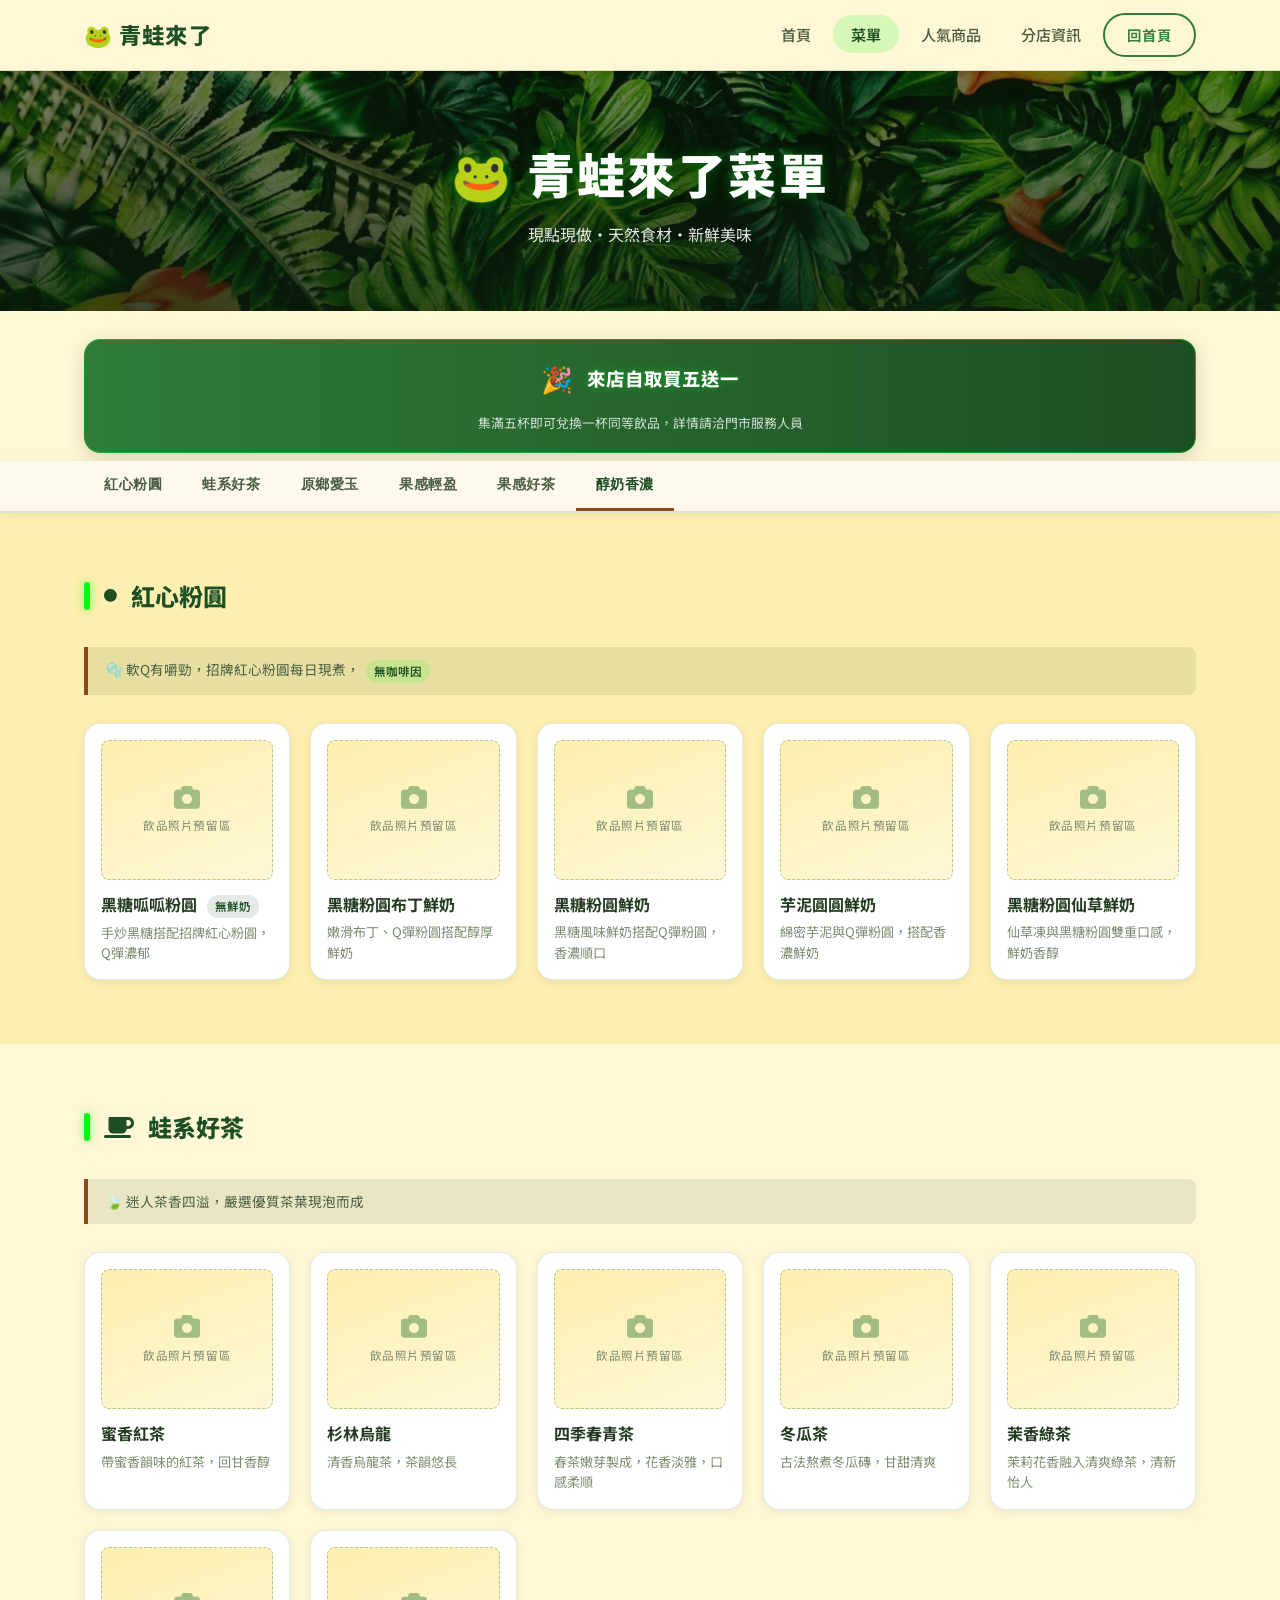
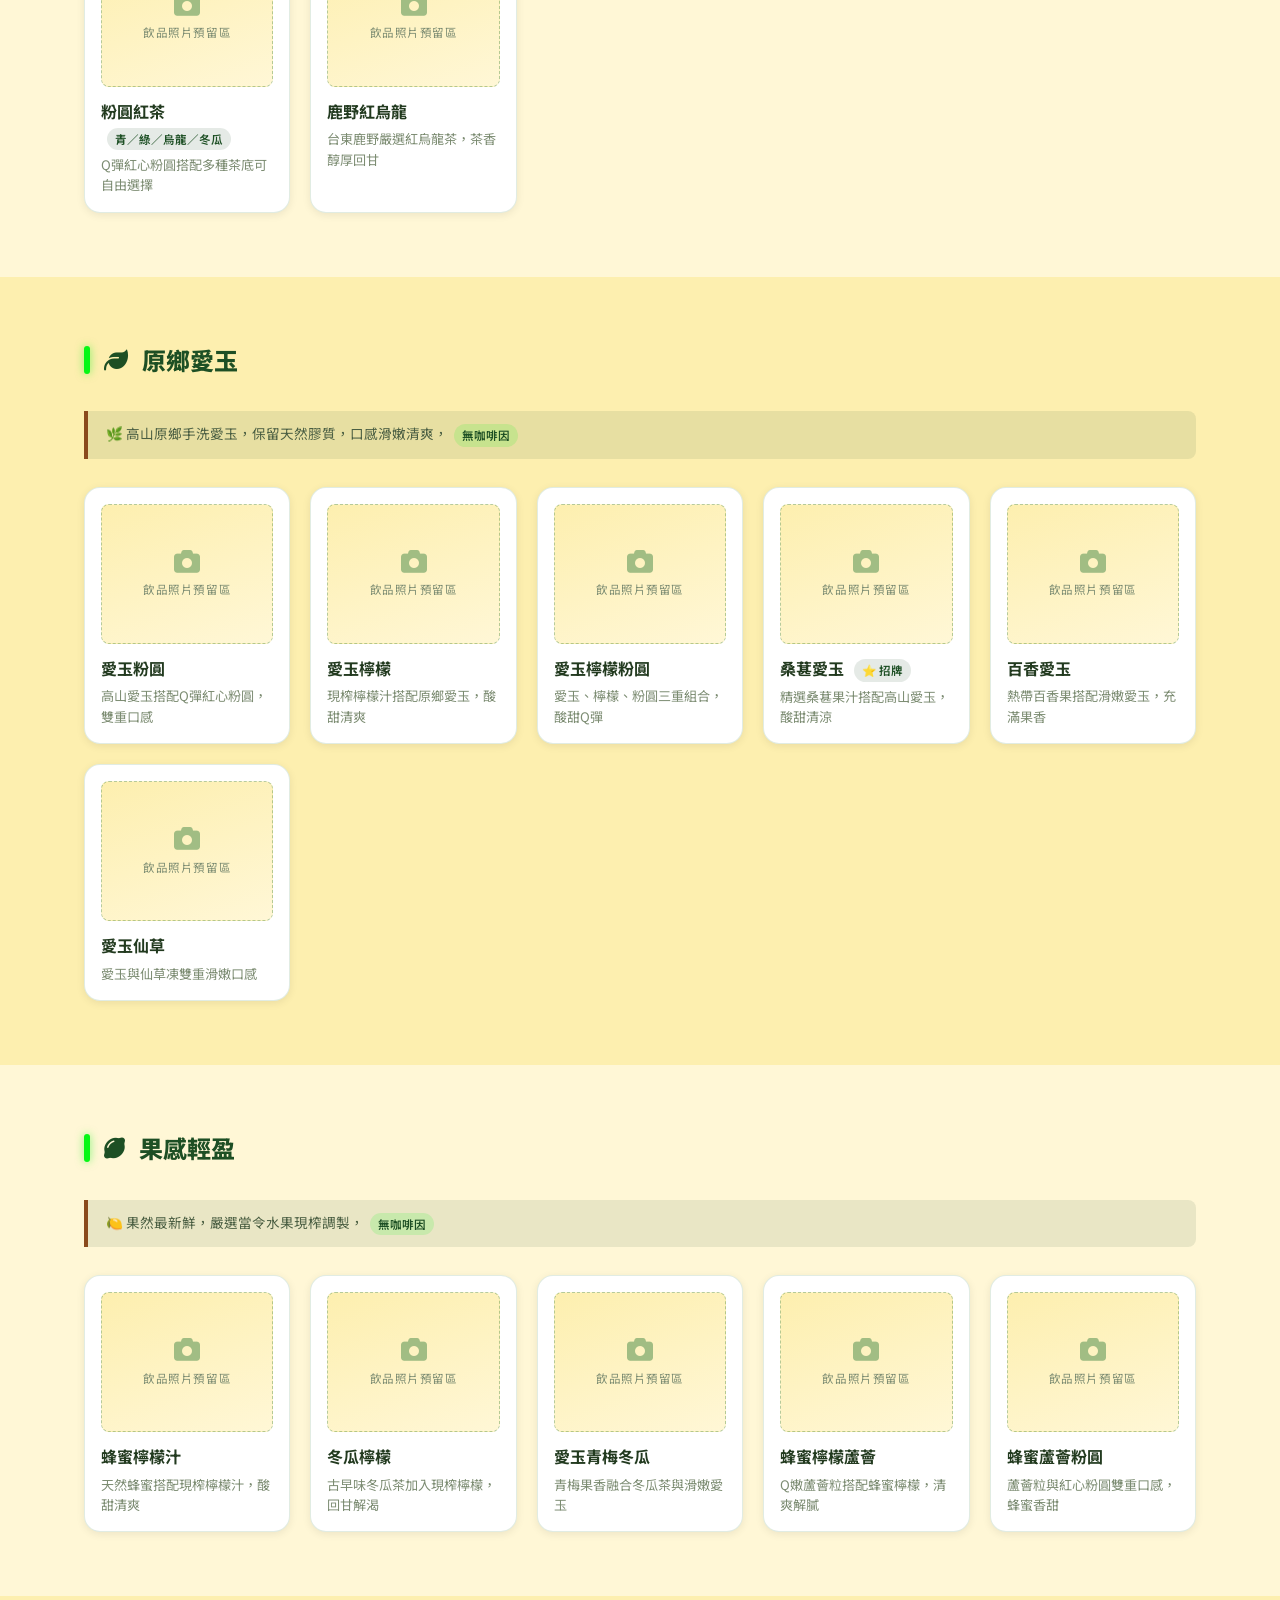
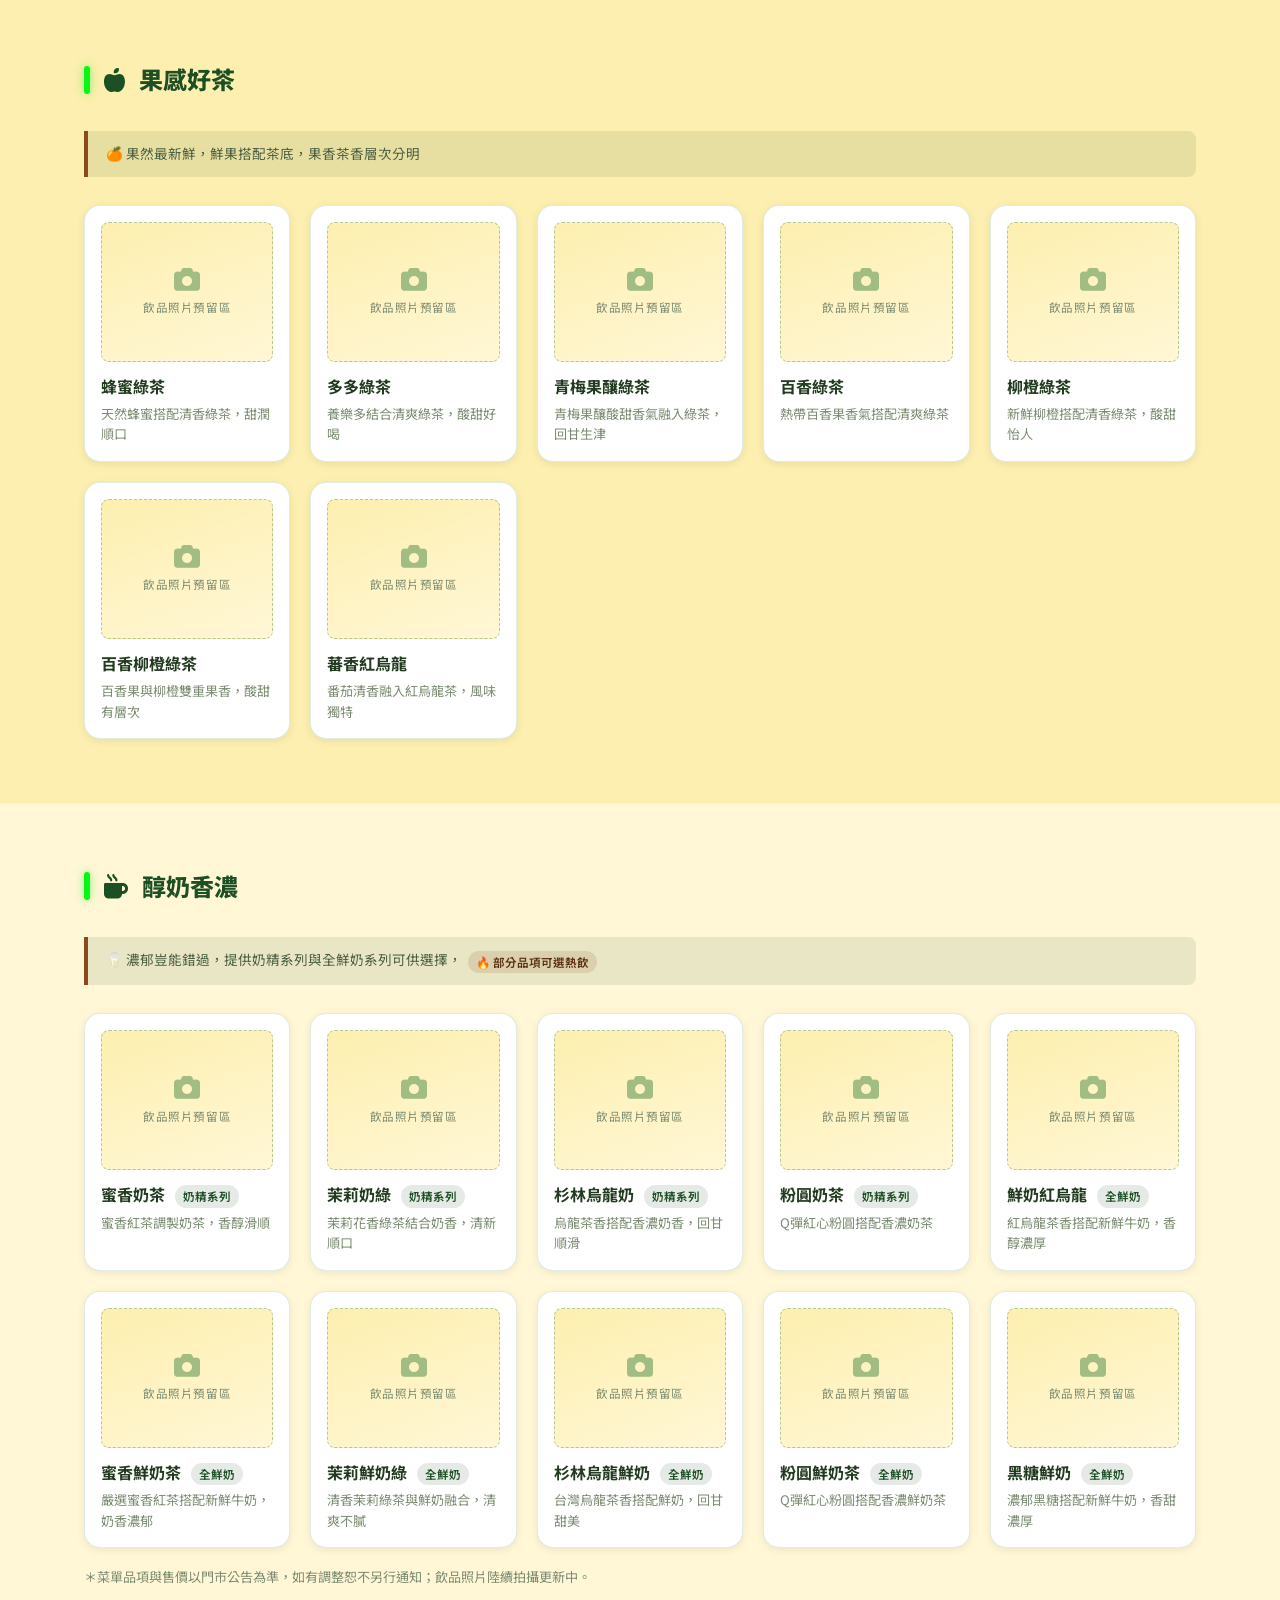
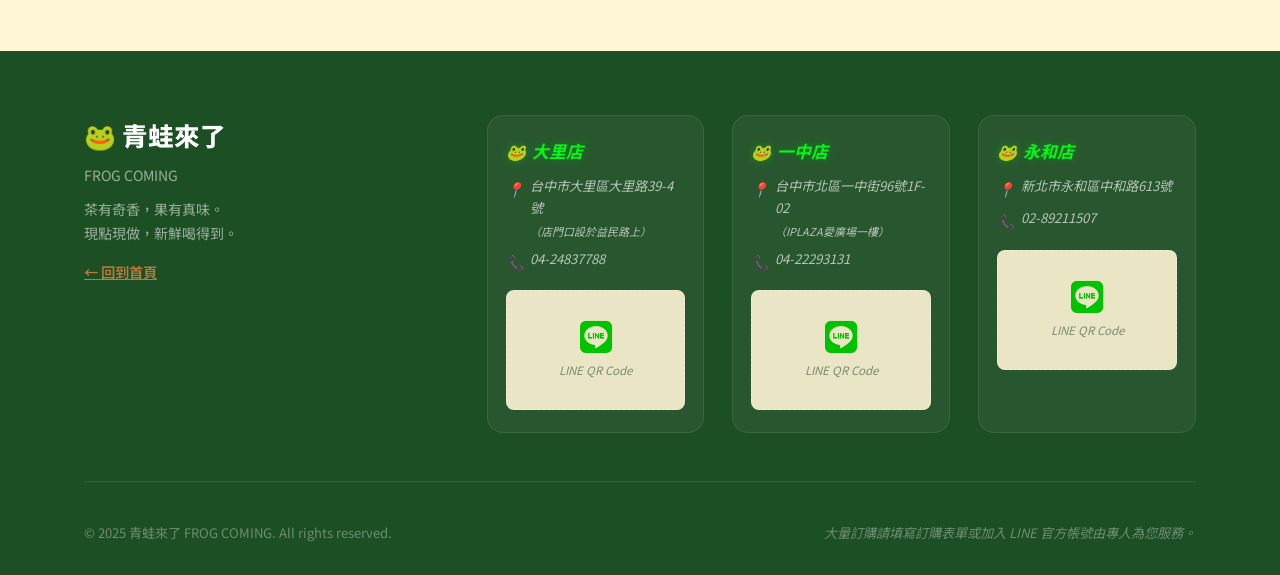
==== commit 9d4e9741: "Add files via upload" ====
--- a/Menu.html
+++ b/Menu.html
@@ -7,19 +7,19 @@
 
   <!-- SEO Meta -->
   <title>菜單｜青蛙來了 FROG COMING｜手搖飲料 台中大里 一中 新北永和</title>
-  <meta name="description" content="青蛙來了 FROG COMING 完整菜單。高山愛玉系列、粉圓系列、鮮奶茶系列、果茶系列等多樣特色飲品，現點現做。台中大里、一中、新北永和三店供應。" />
-  <meta name="keywords" content="青蛙來了菜單,FROG COMING菜單,手搖飲料菜單,愛玉飲料,粉圓奶茶,黑糖粉圓,台中飲料菜單,永和飲料菜單,高山愛玉,桑椹愛玉,布丁鮮奶,紅心粉圓" />
+  <meta name="description" content="青蛙來了 FROG COMING 完整菜單。紅心粉圓、蛙系好茶、原鄉愛玉、果感輕盈、果感好茶、醇奶香濃六大系列，現點現做。台中大里、一中、新北永和三店供應。" />
+  <meta name="keywords" content="青蛙來了菜單,FROG COMING菜單,手搖飲料菜單,紅心粉圓,蛙系好茶,原鄉愛玉,果感輕盈,果感好茶,醇奶香濃,台中飲料菜單,永和飲料菜單,高山愛玉,買五送一" />
   <meta name="author" content="青蛙來了 FROG COMING" />
   <meta name="robots" content="index, follow" />
   <link rel="canonical" href="https://gail0430.github.io/FrogTea/Menu.html" />
 
   <!-- Open Graph -->
   <meta property="og:title" content="菜單｜青蛙來了 FROG COMING" />
-  <meta property="og:description" content="查看青蛙來了完整菜單，高山愛玉系列、粉圓系列、鮮奶茶系列等多樣特色飲品。" />
+  <meta property="og:description" content="查看青蛙來了完整菜單，紅心粉圓、蛙系好茶、原鄉愛玉、果感輕盈、果感好茶、醇奶香濃六大系列飲品。" />
   <meta property="og:type" content="website" />
   <meta property="og:url" content="https://gail0430.github.io/FrogTea/Menu.html" />
   <meta property="og:locale" content="zh_TW" />
-  <meta property="og:image" content="images/store-wall-logo.jpg" />
+  <meta property="og:image" content="images/hero-leaf-bg.jpg" />
 
   <!-- Fonts -->
   <link rel="preconnect" href="https://fonts.googleapis.com" />
@@ -31,112 +31,6 @@
 
   <!-- Shared Stylesheet -->
   <link rel="stylesheet" href="css/style.css" />
-
-  <style>
-    /* Menu page extra styles */
-    .menu-nav-tabs {
-      position: sticky;
-      top: 70px;
-      z-index: 900;
-      background: rgba(255,249,238,0.97);
-      border-bottom: 2px solid rgba(47,82,51,0.15);
-      box-shadow: 0 2px 12px rgba(0,0,0,0.06);
-    }
-
-    .menu-tabs-inner {
-      display: flex;
-      gap: 0;
-      overflow-x: auto;
-      scrollbar-width: none;
-    }
-
-    .menu-tabs-inner::-webkit-scrollbar { display: none; }
-
-    .menu-tab-btn {
-      flex-shrink: 0;
-      background: none;
-      border: none;
-      padding: 14px 22px;
-      font-size: 0.9rem;
-      font-weight: 600;
-      color: var(--text-mid);
-      cursor: pointer;
-      border-bottom: 3px solid transparent;
-      transition: all 0.25s ease;
-      letter-spacing: 0.04em;
-      white-space: nowrap;
-    }
-
-    .menu-tab-btn:hover {
-      color: var(--brand-green-dark);
-      background: rgba(47,82,51,0.06);
-    }
-
-    .menu-tab-btn.active {
-      color: var(--brand-green-dark);
-      border-bottom-color: var(--brand-brown);
-    }
-
-    .menu-section-wrap {
-      padding: 64px 0;
-    }
-
-    .menu-section-wrap:nth-child(even) {
-      background: var(--brand-cream);
-    }
-
-    .menu-note-bar {
-      background: rgba(47,82,51,0.1);
-      border-left: 4px solid var(--brand-brown);
-      border-radius: 0 var(--radius-sm) var(--radius-sm) 0;
-      padding: 12px 18px;
-      font-size: 0.85rem;
-      color: var(--text-mid);
-      margin-bottom: 28px;
-      line-height: 1.6;
-    }
-
-    .size-badge {
-      display: inline-flex;
-      align-items: center;
-      gap: 4px;
-      background: rgba(47,82,51,0.12);
-      color: var(--brand-green-dark);
-      font-size: 0.72rem;
-      font-weight: 600;
-      padding: 2px 8px;
-      border-radius: 50px;
-      margin-left: 6px;
-      vertical-align: middle;
-    }
-
-    .ice-sugar-row {
-      display: flex;
-      flex-wrap: wrap;
-      gap: 8px;
-      margin-top: 8px;
-    }
-
-    .ice-sugar-tag {
-      background: var(--brand-cream);
-      border: 1px solid rgba(47,82,51,0.2);
-      color: var(--text-mid);
-      font-size: 0.75rem;
-      padding: 3px 10px;
-      border-radius: 50px;
-    }
-
-    .menu-item-card .item-price-wrap {
-      display: flex;
-      flex-direction: column;
-      align-items: flex-end;
-      gap: 4px;
-    }
-
-    .price-m { color: var(--brand-green-dark); font-weight: 800; font-size: 0.95rem; }
-    .price-l { color: var(--text-mid); font-weight: 600; font-size: 0.85rem; }
-    .price-label { font-size: 0.7rem; color: var(--text-light); }
-  </style>
 </head>
 
 <body>
@@ -172,466 +66,515 @@
 
     <!-- ========== MENU HERO ========== -->
     <section class="menu-hero" aria-labelledby="menu-hero-title">
-      <h1 class="menu-hero-title" id="menu-hero-title">🐸 呱呱茶菜單</h1>
+      <h1 class="menu-hero-title" id="menu-hero-title">🐸 青蛙來了菜單</h1>
       <p class="menu-hero-sub">現點現做・天然食材・新鮮美味</p>
     </section>
+
+    <!-- ========== 買五送一 促銷 BANNER ========== -->
+    <div class="container" style="padding-top:28px;">
+      <div class="menu-promo-banner">
+        <span class="promo-icon" aria-hidden="true">🎉</span>
+        <span class="promo-text">來店自取買五送一</span>
+        <span class="promo-sub">集滿五杯即可兌換一杯同等飲品，詳情請洽門市服務人員</span>
+      </div>
+    </div>
 
     <!-- ========== MENU TAB NAV ========== -->
     <nav class="menu-nav-tabs" aria-label="菜單分類導覽">
       <div class="container">
         <div class="menu-tabs-inner" role="tablist">
-          <button class="menu-tab-btn active" role="tab" aria-selected="true"  data-target="sec-jelly" onclick="scrollToSection('sec-jelly')">愛玉系列</button>
-          <button class="menu-tab-btn" role="tab" aria-selected="false" data-target="sec-pearl" onclick="scrollToSection('sec-pearl')">粉圓系列</button>
-          <button class="menu-tab-btn" role="tab" aria-selected="false" data-target="sec-milk" onclick="scrollToSection('sec-milk')">鮮奶茶系列</button>
-          <button class="menu-tab-btn" role="tab" aria-selected="false" data-target="sec-fruit" onclick="scrollToSection('sec-fruit')">果茶系列</button>
-          <button class="menu-tab-btn" role="tab" aria-selected="false" data-target="sec-classic" onclick="scrollToSection('sec-classic')">經典茶飲</button>
-          <button class="menu-tab-btn" role="tab" aria-selected="false" data-target="sec-special" onclick="scrollToSection('sec-special')">季節限定</button>
+          <button class="menu-tab-btn active" role="tab" aria-selected="true"  data-target="sec-pearl" onclick="scrollToSection('sec-pearl')">紅心粉圓</button>
+          <button class="menu-tab-btn" role="tab" aria-selected="false" data-target="sec-tea" onclick="scrollToSection('sec-tea')">蛙系好茶</button>
+          <button class="menu-tab-btn" role="tab" aria-selected="false" data-target="sec-jelly" onclick="scrollToSection('sec-jelly')">原鄉愛玉</button>
+          <button class="menu-tab-btn" role="tab" aria-selected="false" data-target="sec-light" onclick="scrollToSection('sec-light')">果感輕盈</button>
+          <button class="menu-tab-btn" role="tab" aria-selected="false" data-target="sec-fruittea" onclick="scrollToSection('sec-fruittea')">果感好茶</button>
+          <button class="menu-tab-btn" role="tab" aria-selected="false" data-target="sec-milk" onclick="scrollToSection('sec-milk')">醇奶香濃</button>
         </div>
       </div>
     </nav>
 
-    <!-- ========== 愛玉系列 ========== -->
+    <!-- ========== 紅心粉圓 ========== -->
+    <section class="menu-section-wrap" id="sec-pearl" aria-labelledby="title-pearl">
+      <div class="container">
+        <h2 class="menu-category-title" id="title-pearl">
+          <i class="fas fa-circle" style="font-size:0.8rem;" aria-hidden="true"></i> 紅心粉圓
+        </h2>
+        <div class="menu-note-bar">
+          🫧 軟Q有嚼勁，招牌紅心粉圓每日現煮，<span class="size-badge badge-no-caffeine">無咖啡因</span>
+        </div>
+        <div class="menu-grid">
+          <article class="menu-item-card" aria-label="黑糖呱呱粉圓（無鮮奶）">
+            <div class="item-photo-placeholder" aria-label="黑糖呱呱粉圓照片預留區">
+              <i class="fas fa-camera" aria-hidden="true"></i>
+              <span>飲品照片預留區</span>
+            </div>
+            <div class="menu-item-info">
+              <div class="item-name">黑糖呱呱粉圓 <span class="size-badge">無鮮奶</span></div>
+              <div class="item-desc">手炒黑糖搭配招牌紅心粉圓，Q彈濃郁</div>
+            </div>
+          </article>
+          <article class="menu-item-card" aria-label="黑糖粉圓布丁鮮奶">
+            <div class="item-photo-placeholder" aria-label="黑糖粉圓布丁鮮奶照片預留區">
+              <i class="fas fa-camera" aria-hidden="true"></i>
+              <span>飲品照片預留區</span>
+            </div>
+            <div class="menu-item-info">
+              <div class="item-name">黑糖粉圓布丁鮮奶</div>
+              <div class="item-desc">嫩滑布丁、Q彈粉圓搭配醇厚鮮奶</div>
+            </div>
+          </article>
+          <article class="menu-item-card" aria-label="黑糖粉圓鮮奶">
+            <div class="item-photo-placeholder" aria-label="黑糖粉圓鮮奶照片預留區">
+              <i class="fas fa-camera" aria-hidden="true"></i>
+              <span>飲品照片預留區</span>
+            </div>
+            <div class="menu-item-info">
+              <div class="item-name">黑糖粉圓鮮奶</div>
+              <div class="item-desc">黑糖風味鮮奶搭配Q彈粉圓，香濃順口</div>
+            </div>
+          </article>
+          <article class="menu-item-card" aria-label="芋泥圓圓鮮奶">
+            <div class="item-photo-placeholder" aria-label="芋泥圓圓鮮奶照片預留區">
+              <i class="fas fa-camera" aria-hidden="true"></i>
+              <span>飲品照片預留區</span>
+            </div>
+            <div class="menu-item-info">
+              <div class="item-name">芋泥圓圓鮮奶</div>
+              <div class="item-desc">綿密芋泥與Q彈粉圓，搭配香濃鮮奶</div>
+            </div>
+          </article>
+          <article class="menu-item-card" aria-label="黑糖粉圓仙草鮮奶">
+            <div class="item-photo-placeholder" aria-label="黑糖粉圓仙草鮮奶照片預留區">
+              <i class="fas fa-camera" aria-hidden="true"></i>
+              <span>飲品照片預留區</span>
+            </div>
+            <div class="menu-item-info">
+              <div class="item-name">黑糖粉圓仙草鮮奶</div>
+              <div class="item-desc">仙草凍與黑糖粉圓雙重口感，鮮奶香醇</div>
+            </div>
+          </article>
+        </div>
+      </div>
+    </section>
+
+    <!-- ========== 蛙系好茶 ========== -->
+    <section class="menu-section-wrap" id="sec-tea" aria-labelledby="title-tea">
+      <div class="container">
+        <h2 class="menu-category-title" id="title-tea">
+          <i class="fas fa-mug-saucer" aria-hidden="true"></i> 蛙系好茶
+        </h2>
+        <div class="menu-note-bar">
+          🍃 迷人茶香四溢，嚴選優質茶葉現泡而成
+        </div>
+        <div class="menu-grid">
+          <article class="menu-item-card" aria-label="蜜香紅茶">
+            <div class="item-photo-placeholder" aria-label="蜜香紅茶照片預留區">
+              <i class="fas fa-camera" aria-hidden="true"></i>
+              <span>飲品照片預留區</span>
+            </div>
+            <div class="menu-item-info">
+              <div class="item-name">蜜香紅茶</div>
+              <div class="item-desc">帶蜜香韻味的紅茶，回甘香醇</div>
+            </div>
+          </article>
+          <article class="menu-item-card" aria-label="杉林烏龍">
+            <div class="item-photo-placeholder" aria-label="杉林烏龍照片預留區">
+              <i class="fas fa-camera" aria-hidden="true"></i>
+              <span>飲品照片預留區</span>
+            </div>
+            <div class="menu-item-info">
+              <div class="item-name">杉林烏龍</div>
+              <div class="item-desc">清香烏龍茶，茶韻悠長</div>
+            </div>
+          </article>
+          <article class="menu-item-card" aria-label="四季春青茶">
+            <div class="item-photo-placeholder" aria-label="四季春青茶照片預留區">
+              <i class="fas fa-camera" aria-hidden="true"></i>
+              <span>飲品照片預留區</span>
+            </div>
+            <div class="menu-item-info">
+              <div class="item-name">四季春青茶</div>
+              <div class="item-desc">春茶嫩芽製成，花香淡雅，口感柔順</div>
+            </div>
+          </article>
+          <article class="menu-item-card" aria-label="冬瓜茶">
+            <div class="item-photo-placeholder" aria-label="冬瓜茶照片預留區">
+              <i class="fas fa-camera" aria-hidden="true"></i>
+              <span>飲品照片預留區</span>
+            </div>
+            <div class="menu-item-info">
+              <div class="item-name">冬瓜茶</div>
+              <div class="item-desc">古法熬煮冬瓜磚，甘甜清爽</div>
+            </div>
+          </article>
+          <article class="menu-item-card" aria-label="茉香綠茶">
+            <div class="item-photo-placeholder" aria-label="茉香綠茶照片預留區">
+              <i class="fas fa-camera" aria-hidden="true"></i>
+              <span>飲品照片預留區</span>
+            </div>
+            <div class="menu-item-info">
+              <div class="item-name">茉香綠茶</div>
+              <div class="item-desc">茉莉花香融入清爽綠茶，清新怡人</div>
+            </div>
+          </article>
+          <article class="menu-item-card" aria-label="粉圓紅茶">
+            <div class="item-photo-placeholder" aria-label="粉圓紅茶照片預留區">
+              <i class="fas fa-camera" aria-hidden="true"></i>
+              <span>飲品照片預留區</span>
+            </div>
+            <div class="menu-item-info">
+              <div class="item-name">粉圓紅茶 <span class="size-badge">青／綠／烏龍／冬瓜</span></div>
+              <div class="item-desc">Q彈紅心粉圓搭配多種茶底可自由選擇</div>
+            </div>
+          </article>
+          <article class="menu-item-card" aria-label="鹿野紅烏龍">
+            <div class="item-photo-placeholder" aria-label="鹿野紅烏龍照片預留區">
+              <i class="fas fa-camera" aria-hidden="true"></i>
+              <span>飲品照片預留區</span>
+            </div>
+            <div class="menu-item-info">
+              <div class="item-name">鹿野紅烏龍</div>
+              <div class="item-desc">台東鹿野嚴選紅烏龍茶，茶香醇厚回甘</div>
+            </div>
+          </article>
+        </div>
+      </div>
+    </section>
+
+    <!-- ========== 原鄉愛玉 ========== -->
     <section class="menu-section-wrap" id="sec-jelly" aria-labelledby="title-jelly">
       <div class="container">
         <h2 class="menu-category-title" id="title-jelly">
-          <i class="fas fa-leaf" aria-hidden="true"></i> 愛玉系列
+          <i class="fas fa-leaf" aria-hidden="true"></i> 原鄉愛玉
         </h2>
         <div class="menu-note-bar">
-          🌿 採用高山原鄉手洗愛玉，保留天然膠質，口感滑嫩清爽。<br>
-          可選冰塊：正常冰 / 少冰 / 微冰 / 去冰 &nbsp;｜&nbsp; 甜度：正常甜 / 七分糖 / 半糖 / 三分糖 / 無糖
+          🌿 高山原鄉手洗愛玉，保留天然膠質，口感滑嫩清爽，<span class="size-badge badge-no-caffeine">無咖啡因</span>
         </div>
         <div class="menu-grid">
-          <article class="menu-item-card" aria-label="桑椹愛玉">
-            <div class="menu-item-info">
-              <div class="item-name">桑椹愛玉 <span class="size-badge">⭐ 招牌</span></div>
-              <div class="item-desc">精選桑椹果汁搭配高山愛玉，酸甜清涼</div>
-            </div>
-            <div class="item-price-wrap">
-              <div class="price-m">M $55</div>
-              <div class="price-l">L $65</div>
-            </div>
-          </article>
-          <article class="menu-item-card" aria-label="檸檬愛玉">
-            <div class="menu-item-info">
-              <div class="item-name">檸檬愛玉</div>
+          <article class="menu-item-card" aria-label="愛玉粉圓">
+            <div class="item-photo-placeholder" aria-label="愛玉粉圓照片預留區">
+              <i class="fas fa-camera" aria-hidden="true"></i>
+              <span>飲品照片預留區</span>
+            </div>
+            <div class="menu-item-info">
+              <div class="item-name">愛玉粉圓</div>
+              <div class="item-desc">高山愛玉搭配Q彈紅心粉圓，雙重口感</div>
+            </div>
+          </article>
+          <article class="menu-item-card" aria-label="愛玉檸檬">
+            <div class="item-photo-placeholder" aria-label="愛玉檸檬照片預留區">
+              <i class="fas fa-camera" aria-hidden="true"></i>
+              <span>飲品照片預留區</span>
+            </div>
+            <div class="menu-item-info">
+              <div class="item-name">愛玉檸檬</div>
               <div class="item-desc">現榨檸檬汁搭配原鄉愛玉，酸甜清爽</div>
             </div>
-            <div class="item-price-wrap">
-              <div class="price-m">M $50</div>
-              <div class="price-l">L $60</div>
+          </article>
+          <article class="menu-item-card" aria-label="愛玉檸檬粉圓">
+            <div class="item-photo-placeholder" aria-label="愛玉檸檬粉圓照片預留區">
+              <i class="fas fa-camera" aria-hidden="true"></i>
+              <span>飲品照片預留區</span>
+            </div>
+            <div class="menu-item-info">
+              <div class="item-name">愛玉檸檬粉圓</div>
+              <div class="item-desc">愛玉、檸檬、粉圓三重組合，酸甜Q彈</div>
+            </div>
+          </article>
+          <article class="menu-item-card" aria-label="桑葚愛玉">
+            <div class="item-photo-placeholder" aria-label="桑葚愛玉照片預留區">
+              <i class="fas fa-camera" aria-hidden="true"></i>
+              <span>飲品照片預留區</span>
+            </div>
+            <div class="menu-item-info">
+              <div class="item-name">桑葚愛玉 <span class="size-badge">⭐ 招牌</span></div>
+              <div class="item-desc">精選桑葚果汁搭配高山愛玉，酸甜清涼</div>
             </div>
           </article>
           <article class="menu-item-card" aria-label="百香愛玉">
+            <div class="item-photo-placeholder" aria-label="百香愛玉照片預留區">
+              <i class="fas fa-camera" aria-hidden="true"></i>
+              <span>飲品照片預留區</span>
+            </div>
             <div class="menu-item-info">
               <div class="item-name">百香愛玉</div>
               <div class="item-desc">熱帶百香果搭配滑嫩愛玉，充滿果香</div>
             </div>
-            <div class="item-price-wrap">
-              <div class="price-m">M $55</div>
-              <div class="price-l">L $65</div>
-            </div>
-          </article>
-          <article class="menu-item-card" aria-label="愛玉青茶">
-            <div class="menu-item-info">
-              <div class="item-name">愛玉青茶</div>
-              <div class="item-desc">清香青茶與愛玉的完美組合，淡雅甘甜</div>
-            </div>
-            <div class="item-price-wrap">
-              <div class="price-m">M $50</div>
-              <div class="price-l">L $60</div>
-            </div>
-          </article>
-          <article class="menu-item-card" aria-label="玫瑰愛玉">
-            <div class="menu-item-info">
-              <div class="item-name">玫瑰愛玉</div>
-              <div class="item-desc">玫瑰花茶調製，香氣迷人，女性最愛</div>
-            </div>
-            <div class="item-price-wrap">
-              <div class="price-m">M $55</div>
-              <div class="price-l">L $65</div>
-            </div>
-          </article>
-          <article class="menu-item-card" aria-label="原味愛玉">
-            <div class="menu-item-info">
-              <div class="item-name">原味愛玉</div>
-              <div class="item-desc">最純粹的高山愛玉，感受天然風味</div>
-            </div>
-            <div class="item-price-wrap">
-              <div class="price-m">M $45</div>
-              <div class="price-l">L $55</div>
+          </article>
+          <article class="menu-item-card" aria-label="愛玉仙草">
+            <div class="item-photo-placeholder" aria-label="愛玉仙草照片預留區">
+              <i class="fas fa-camera" aria-hidden="true"></i>
+              <span>飲品照片預留區</span>
+            </div>
+            <div class="menu-item-info">
+              <div class="item-name">愛玉仙草</div>
+              <div class="item-desc">愛玉與仙草凍雙重滑嫩口感</div>
             </div>
           </article>
         </div>
       </div>
     </section>
 
-    <!-- ========== 粉圓系列 ========== -->
-    <section class="menu-section-wrap" id="sec-pearl" aria-labelledby="title-pearl">
+    <!-- ========== 果感輕盈 ========== -->
+    <section class="menu-section-wrap" id="sec-light" aria-labelledby="title-light">
       <div class="container">
-        <h2 class="menu-category-title" id="title-pearl">
-          <i class="fas fa-circle" style="font-size:0.8rem;" aria-hidden="true"></i> 粉圓系列
+        <h2 class="menu-category-title" id="title-light">
+          <i class="fas fa-lemon" aria-hidden="true"></i> 果感輕盈
         </h2>
         <div class="menu-note-bar">
-          🫧 招牌紅心粉圓每日現煮，軟Q有嚼勁，搭配各式茶底與奶底，口感層次豐富。
+          🍋 果然最新鮮，嚴選當令水果現榨調製，<span class="size-badge badge-no-caffeine">無咖啡因</span>
         </div>
         <div class="menu-grid">
-          <article class="menu-item-card" aria-label="黑糖呱呱粉圓">
-            <div class="menu-item-info">
-              <div class="item-name">黑糖呱呱粉圓 <span class="size-badge">🔥 人氣</span></div>
-              <div class="item-desc">手炒黑糖搭配招牌紅心粉圓，Q彈濃郁</div>
-            </div>
-            <div class="item-price-wrap">
-              <div class="price-m">M $60</div>
-              <div class="price-l">L $70</div>
-            </div>
-          </article>
-          <article class="menu-item-card" aria-label="粉圓布丁鮮奶">
-            <div class="menu-item-info">
-              <div class="item-name">粉圓布丁鮮奶 <span class="size-badge">⭐ 推薦</span></div>
-              <div class="item-desc">嫩滑布丁、Q彈粉圓搭配醇厚鮮奶</div>
-            </div>
-            <div class="item-price-wrap">
-              <div class="price-m">M $65</div>
-              <div class="price-l">L $75</div>
-            </div>
-          </article>
-          <article class="menu-item-card" aria-label="粉圓紅茶">
-            <div class="menu-item-info">
-              <div class="item-name">粉圓紅茶</div>
-              <div class="item-desc">經典紅茶搭配Q彈粉圓，簡單美味</div>
-            </div>
-            <div class="item-price-wrap">
-              <div class="price-m">M $45</div>
-              <div class="price-l">L $55</div>
-            </div>
-          </article>
-          <article class="menu-item-card" aria-label="粉圓綠茶">
-            <div class="menu-item-info">
-              <div class="item-name">粉圓綠茶</div>
-              <div class="item-desc">清香綠茶搭配Q彈粉圓，清爽解渴</div>
-            </div>
-            <div class="item-price-wrap">
-              <div class="price-m">M $45</div>
-              <div class="price-l">L $55</div>
-            </div>
-          </article>
-          <article class="menu-item-card" aria-label="愛玉粉圓雙拼">
-            <div class="menu-item-info">
-              <div class="item-name">愛玉粉圓雙拼</div>
-              <div class="item-desc">愛玉與粉圓雙配料，口感豐富加倍</div>
-            </div>
-            <div class="item-price-wrap">
-              <div class="price-m">M $60</div>
-              <div class="price-l">L $70</div>
-            </div>
-          </article>
-          <article class="menu-item-card" aria-label="黑糖粉圓鮮奶">
-            <div class="menu-item-info">
-              <div class="item-name">黑糖粉圓鮮奶</div>
-              <div class="item-desc">黑糖風味鮮奶搭配Q彈粉圓，香濃順口</div>
-            </div>
-            <div class="item-price-wrap">
-              <div class="price-m">M $65</div>
-              <div class="price-l">L $75</div>
+          <article class="menu-item-card" aria-label="蜂蜜檸檬汁">
+            <div class="item-photo-placeholder" aria-label="蜂蜜檸檬汁照片預留區">
+              <i class="fas fa-camera" aria-hidden="true"></i>
+              <span>飲品照片預留區</span>
+            </div>
+            <div class="menu-item-info">
+              <div class="item-name">蜂蜜檸檬汁</div>
+              <div class="item-desc">天然蜂蜜搭配現榨檸檬汁，酸甜清爽</div>
+            </div>
+          </article>
+          <article class="menu-item-card" aria-label="冬瓜檸檬">
+            <div class="item-photo-placeholder" aria-label="冬瓜檸檬照片預留區">
+              <i class="fas fa-camera" aria-hidden="true"></i>
+              <span>飲品照片預留區</span>
+            </div>
+            <div class="menu-item-info">
+              <div class="item-name">冬瓜檸檬</div>
+              <div class="item-desc">古早味冬瓜茶加入現榨檸檬，回甘解渴</div>
+            </div>
+          </article>
+          <article class="menu-item-card" aria-label="愛玉青梅冬瓜">
+            <div class="item-photo-placeholder" aria-label="愛玉青梅冬瓜照片預留區">
+              <i class="fas fa-camera" aria-hidden="true"></i>
+              <span>飲品照片預留區</span>
+            </div>
+            <div class="menu-item-info">
+              <div class="item-name">愛玉青梅冬瓜</div>
+              <div class="item-desc">青梅果香融合冬瓜茶與滑嫩愛玉</div>
+            </div>
+          </article>
+          <article class="menu-item-card" aria-label="蜂蜜檸檬蘆薈">
+            <div class="item-photo-placeholder" aria-label="蜂蜜檸檬蘆薈照片預留區">
+              <i class="fas fa-camera" aria-hidden="true"></i>
+              <span>飲品照片預留區</span>
+            </div>
+            <div class="menu-item-info">
+              <div class="item-name">蜂蜜檸檬蘆薈</div>
+              <div class="item-desc">Q嫩蘆薈粒搭配蜂蜜檸檬，清爽解膩</div>
+            </div>
+          </article>
+          <article class="menu-item-card" aria-label="蜂蜜蘆薈粉圓">
+            <div class="item-photo-placeholder" aria-label="蜂蜜蘆薈粉圓照片預留區">
+              <i class="fas fa-camera" aria-hidden="true"></i>
+              <span>飲品照片預留區</span>
+            </div>
+            <div class="menu-item-info">
+              <div class="item-name">蜂蜜蘆薈粉圓</div>
+              <div class="item-desc">蘆薈粒與紅心粉圓雙重口感，蜂蜜香甜</div>
             </div>
           </article>
         </div>
       </div>
     </section>
 
-    <!-- ========== 鮮奶茶系列 ========== -->
+    <!-- ========== 果感好茶 ========== -->
+    <section class="menu-section-wrap" id="sec-fruittea" aria-labelledby="title-fruittea">
+      <div class="container">
+        <h2 class="menu-category-title" id="title-fruittea">
+          <i class="fas fa-apple-alt" aria-hidden="true"></i> 果感好茶
+        </h2>
+        <div class="menu-note-bar">
+          🍊 果然最新鮮，鮮果搭配茶底，果香茶香層次分明
+        </div>
+        <div class="menu-grid">
+          <article class="menu-item-card" aria-label="蜂蜜綠茶">
+            <div class="item-photo-placeholder" aria-label="蜂蜜綠茶照片預留區">
+              <i class="fas fa-camera" aria-hidden="true"></i>
+              <span>飲品照片預留區</span>
+            </div>
+            <div class="menu-item-info">
+              <div class="item-name">蜂蜜綠茶</div>
+              <div class="item-desc">天然蜂蜜搭配清香綠茶，甜潤順口</div>
+            </div>
+          </article>
+          <article class="menu-item-card" aria-label="多多綠茶">
+            <div class="item-photo-placeholder" aria-label="多多綠茶照片預留區">
+              <i class="fas fa-camera" aria-hidden="true"></i>
+              <span>飲品照片預留區</span>
+            </div>
+            <div class="menu-item-info">
+              <div class="item-name">多多綠茶</div>
+              <div class="item-desc">養樂多結合清爽綠茶，酸甜好喝</div>
+            </div>
+          </article>
+          <article class="menu-item-card" aria-label="青梅果釀綠茶">
+            <div class="item-photo-placeholder" aria-label="青梅果釀綠茶照片預留區">
+              <i class="fas fa-camera" aria-hidden="true"></i>
+              <span>飲品照片預留區</span>
+            </div>
+            <div class="menu-item-info">
+              <div class="item-name">青梅果釀綠茶</div>
+              <div class="item-desc">青梅果釀酸甜香氣融入綠茶，回甘生津</div>
+            </div>
+          </article>
+          <article class="menu-item-card" aria-label="百香綠茶">
+            <div class="item-photo-placeholder" aria-label="百香綠茶照片預留區">
+              <i class="fas fa-camera" aria-hidden="true"></i>
+              <span>飲品照片預留區</span>
+            </div>
+            <div class="menu-item-info">
+              <div class="item-name">百香綠茶</div>
+              <div class="item-desc">熱帶百香果香氣搭配清爽綠茶</div>
+            </div>
+          </article>
+          <article class="menu-item-card" aria-label="柳橙綠茶">
+            <div class="item-photo-placeholder" aria-label="柳橙綠茶照片預留區">
+              <i class="fas fa-camera" aria-hidden="true"></i>
+              <span>飲品照片預留區</span>
+            </div>
+            <div class="menu-item-info">
+              <div class="item-name">柳橙綠茶</div>
+              <div class="item-desc">新鮮柳橙搭配清香綠茶，酸甜怡人</div>
+            </div>
+          </article>
+          <article class="menu-item-card" aria-label="百香柳橙綠茶">
+            <div class="item-photo-placeholder" aria-label="百香柳橙綠茶照片預留區">
+              <i class="fas fa-camera" aria-hidden="true"></i>
+              <span>飲品照片預留區</span>
+            </div>
+            <div class="menu-item-info">
+              <div class="item-name">百香柳橙綠茶</div>
+              <div class="item-desc">百香果與柳橙雙重果香，酸甜有層次</div>
+            </div>
+          </article>
+          <article class="menu-item-card" aria-label="蕃香紅烏龍">
+            <div class="item-photo-placeholder" aria-label="蕃香紅烏龍照片預留區">
+              <i class="fas fa-camera" aria-hidden="true"></i>
+              <span>飲品照片預留區</span>
+            </div>
+            <div class="menu-item-info">
+              <div class="item-name">蕃香紅烏龍</div>
+              <div class="item-desc">番茄清香融入紅烏龍茶，風味獨特</div>
+            </div>
+          </article>
+        </div>
+      </div>
+    </section>
+
+    <!-- ========== 醇奶香濃 ========== -->
     <section class="menu-section-wrap" id="sec-milk" aria-labelledby="title-milk">
       <div class="container">
         <h2 class="menu-category-title" id="title-milk">
-          <i class="fas fa-mug-hot" aria-hidden="true"></i> 鮮奶茶系列
+          <i class="fas fa-mug-hot" aria-hidden="true"></i> 醇奶香濃
         </h2>
         <div class="menu-note-bar">
-          🥛 採用每日配送新鮮牛奶，茶奶比例完美調配，口感香醇順滑。
+          🥛 濃郁豈能錯過，提供奶精系列與全鮮奶系列可供選擇，<span class="size-badge badge-hot">🔥 部分品項可選熱飲</span>
         </div>
         <div class="menu-grid">
-          <article class="menu-item-card" aria-label="招牌鮮奶茶">
-            <div class="menu-item-info">
-              <div class="item-name">招牌鮮奶茶</div>
-              <div class="item-desc">嚴選紅茶搭配新鮮牛奶，奶香濃郁</div>
-            </div>
-            <div class="item-price-wrap">
-              <div class="price-m">M $55</div>
-              <div class="price-l">L $65</div>
-            </div>
-          </article>
-          <article class="menu-item-card" aria-label="綠茶鮮奶">
-            <div class="menu-item-info">
-              <div class="item-name">綠茶鮮奶</div>
-              <div class="item-desc">清香綠茶與鮮奶融合，清爽不膩</div>
-            </div>
-            <div class="item-price-wrap">
-              <div class="price-m">M $55</div>
-              <div class="price-l">L $65</div>
-            </div>
-          </article>
-          <article class="menu-item-card" aria-label="烏龍鮮奶茶">
-            <div class="menu-item-info">
-              <div class="item-name">烏龍鮮奶茶</div>
+          <article class="menu-item-card" aria-label="蜜香奶茶">
+            <div class="item-photo-placeholder" aria-label="蜜香奶茶照片預留區">
+              <i class="fas fa-camera" aria-hidden="true"></i>
+              <span>飲品照片預留區</span>
+            </div>
+            <div class="menu-item-info">
+              <div class="item-name">蜜香奶茶 <span class="size-badge">奶精系列</span></div>
+              <div class="item-desc">蜜香紅茶調製奶茶，香醇滑順</div>
+            </div>
+          </article>
+          <article class="menu-item-card" aria-label="茉莉奶綠">
+            <div class="item-photo-placeholder" aria-label="茉莉奶綠照片預留區">
+              <i class="fas fa-camera" aria-hidden="true"></i>
+              <span>飲品照片預留區</span>
+            </div>
+            <div class="menu-item-info">
+              <div class="item-name">茉莉奶綠 <span class="size-badge">奶精系列</span></div>
+              <div class="item-desc">茉莉花香綠茶結合奶香，清新順口</div>
+            </div>
+          </article>
+          <article class="menu-item-card" aria-label="杉林烏龍奶">
+            <div class="item-photo-placeholder" aria-label="杉林烏龍奶照片預留區">
+              <i class="fas fa-camera" aria-hidden="true"></i>
+              <span>飲品照片預留區</span>
+            </div>
+            <div class="menu-item-info">
+              <div class="item-name">杉林烏龍奶 <span class="size-badge">奶精系列</span></div>
+              <div class="item-desc">烏龍茶香搭配香濃奶香，回甘順滑</div>
+            </div>
+          </article>
+          <article class="menu-item-card" aria-label="粉圓奶茶">
+            <div class="item-photo-placeholder" aria-label="粉圓奶茶照片預留區">
+              <i class="fas fa-camera" aria-hidden="true"></i>
+              <span>飲品照片預留區</span>
+            </div>
+            <div class="menu-item-info">
+              <div class="item-name">粉圓奶茶 <span class="size-badge">奶精系列</span></div>
+              <div class="item-desc">Q彈紅心粉圓搭配香濃奶茶</div>
+            </div>
+          </article>
+          <article class="menu-item-card" aria-label="鮮奶紅烏龍">
+            <div class="item-photo-placeholder" aria-label="鮮奶紅烏龍照片預留區">
+              <i class="fas fa-camera" aria-hidden="true"></i>
+              <span>飲品照片預留區</span>
+            </div>
+            <div class="menu-item-info">
+              <div class="item-name">鮮奶紅烏龍 <span class="size-badge">全鮮奶</span></div>
+              <div class="item-desc">紅烏龍茶香搭配新鮮牛奶，香醇濃厚</div>
+            </div>
+          </article>
+          <article class="menu-item-card" aria-label="蜜香鮮奶茶">
+            <div class="item-photo-placeholder" aria-label="蜜香鮮奶茶照片預留區">
+              <i class="fas fa-camera" aria-hidden="true"></i>
+              <span>飲品照片預留區</span>
+            </div>
+            <div class="menu-item-info">
+              <div class="item-name">蜜香鮮奶茶 <span class="size-badge">全鮮奶</span></div>
+              <div class="item-desc">嚴選蜜香紅茶搭配新鮮牛奶，奶香濃郁</div>
+            </div>
+          </article>
+          <article class="menu-item-card" aria-label="茉莉鮮奶綠">
+            <div class="item-photo-placeholder" aria-label="茉莉鮮奶綠照片預留區">
+              <i class="fas fa-camera" aria-hidden="true"></i>
+              <span>飲品照片預留區</span>
+            </div>
+            <div class="menu-item-info">
+              <div class="item-name">茉莉鮮奶綠 <span class="size-badge">全鮮奶</span></div>
+              <div class="item-desc">清香茉莉綠茶與鮮奶融合，清爽不膩</div>
+            </div>
+          </article>
+          <article class="menu-item-card" aria-label="杉林烏龍鮮奶">
+            <div class="item-photo-placeholder" aria-label="杉林烏龍鮮奶照片預留區">
+              <i class="fas fa-camera" aria-hidden="true"></i>
+              <span>飲品照片預留區</span>
+            </div>
+            <div class="menu-item-info">
+              <div class="item-name">杉林烏龍鮮奶 <span class="size-badge">全鮮奶</span></div>
               <div class="item-desc">台灣烏龍茶香搭配鮮奶，回甘甜美</div>
             </div>
-            <div class="item-price-wrap">
-              <div class="price-m">M $60</div>
-              <div class="price-l">L $70</div>
-            </div>
-          </article>
-          <article class="menu-item-card" aria-label="布丁鮮奶茶">
-            <div class="menu-item-info">
-              <div class="item-name">布丁鮮奶茶</div>
-              <div class="item-desc">嫩滑布丁加入鮮奶茶，焦糖奶香四溢</div>
-            </div>
-            <div class="item-price-wrap">
-              <div class="price-m">M $65</div>
-              <div class="price-l">L $75</div>
+          </article>
+          <article class="menu-item-card" aria-label="粉圓鮮奶茶">
+            <div class="item-photo-placeholder" aria-label="粉圓鮮奶茶照片預留區">
+              <i class="fas fa-camera" aria-hidden="true"></i>
+              <span>飲品照片預留區</span>
+            </div>
+            <div class="menu-item-info">
+              <div class="item-name">粉圓鮮奶茶 <span class="size-badge">全鮮奶</span></div>
+              <div class="item-desc">Q彈紅心粉圓搭配香濃鮮奶茶</div>
             </div>
           </article>
           <article class="menu-item-card" aria-label="黑糖鮮奶">
-            <div class="menu-item-info">
-              <div class="item-name">黑糖鮮奶</div>
+            <div class="item-photo-placeholder" aria-label="黑糖鮮奶照片預留區">
+              <i class="fas fa-camera" aria-hidden="true"></i>
+              <span>飲品照片預留區</span>
+            </div>
+            <div class="menu-item-info">
+              <div class="item-name">黑糖鮮奶 <span class="size-badge">全鮮奶</span></div>
               <div class="item-desc">濃郁黑糖搭配新鮮牛奶，香甜濃厚</div>
             </div>
-            <div class="item-price-wrap">
-              <div class="price-m">M $60</div>
-              <div class="price-l">L $70</div>
-            </div>
-          </article>
-          <article class="menu-item-card" aria-label="阿薩姆鮮奶茶">
-            <div class="menu-item-info">
-              <div class="item-name">阿薩姆鮮奶茶</div>
-              <div class="item-desc">頂級阿薩姆紅茶搭配鮮奶，茶香濃郁</div>
-            </div>
-            <div class="item-price-wrap">
-              <div class="price-m">M $60</div>
-              <div class="price-l">L $70</div>
-            </div>
-          </article>
-        </div>
-      </div>
-    </section>
-
-    <!-- ========== 果茶系列 ========== -->
-    <section class="menu-section-wrap" id="sec-fruit" aria-labelledby="title-fruit">
-      <div class="container">
-        <h2 class="menu-category-title" id="title-fruit">
-          <i class="fas fa-apple-alt" aria-hidden="true"></i> 果茶系列
-        </h2>
-        <div class="menu-note-bar">
-          🍋 嚴選新鮮水果搭配茶底，果香濃郁，清涼解渴，夏日首選。
-        </div>
-        <div class="menu-grid">
-          <article class="menu-item-card" aria-label="檸檬紅茶">
-            <div class="menu-item-info">
-              <div class="item-name">檸檬紅茶</div>
-              <div class="item-desc">現榨檸檬汁搭配紅茶，酸甜爽口</div>
-            </div>
-            <div class="item-price-wrap">
-              <div class="price-m">M $45</div>
-              <div class="price-l">L $55</div>
-            </div>
-          </article>
-          <article class="menu-item-card" aria-label="百香雙響炮">
-            <div class="menu-item-info">
-              <div class="item-name">百香雙響炮</div>
-              <div class="item-desc">百香果與檸檬雙重果香，充滿活力</div>
-            </div>
-            <div class="item-price-wrap">
-              <div class="price-m">M $55</div>
-              <div class="price-l">L $65</div>
-            </div>
-          </article>
-          <article class="menu-item-card" aria-label="桑椹冰茶">
-            <div class="menu-item-info">
-              <div class="item-name">桑椹冰茶</div>
-              <div class="item-desc">桑椹果汁搭配清香茶底，紫紅色澤誘人</div>
-            </div>
-            <div class="item-price-wrap">
-              <div class="price-m">M $55</div>
-              <div class="price-l">L $65</div>
-            </div>
-          </article>
-          <article class="menu-item-card" aria-label="鳳梨綠茶">
-            <div class="menu-item-info">
-              <div class="item-name">鳳梨綠茶</div>
-              <div class="item-desc">台灣鳳梨搭配清爽綠茶，甜而不膩</div>
-            </div>
-            <div class="item-price-wrap">
-              <div class="price-m">M $50</div>
-              <div class="price-l">L $60</div>
-            </div>
-          </article>
-          <article class="menu-item-card" aria-label="葡萄柚紅茶">
-            <div class="menu-item-info">
-              <div class="item-name">葡萄柚紅茶</div>
-              <div class="item-desc">葡萄柚清香搭配醇厚紅茶，微酸甘甜</div>
-            </div>
-            <div class="item-price-wrap">
-              <div class="price-m">M $55</div>
-              <div class="price-l">L $65</div>
-            </div>
-          </article>
-          <article class="menu-item-card" aria-label="梅子綠茶">
-            <div class="menu-item-info">
-              <div class="item-name">梅子綠茶</div>
-              <div class="item-desc">梅子酸甜搭配台灣清香綠茶，回甘怡人</div>
-            </div>
-            <div class="item-price-wrap">
-              <div class="price-m">M $50</div>
-              <div class="price-l">L $60</div>
-            </div>
-          </article>
-        </div>
-      </div>
-    </section>
-
-    <!-- ========== 經典茶飲 ========== -->
-    <section class="menu-section-wrap" id="sec-classic" aria-labelledby="title-classic">
-      <div class="container">
-        <h2 class="menu-category-title" id="title-classic">
-          <i class="fas fa-tea" aria-hidden="true"></i> 經典茶飲
-        </h2>
-        <div class="menu-note-bar">
-          🍵 嚴選優質茶葉，傳統工法泡製，每杯都是茶飲的原味精髓。
-        </div>
-        <div class="menu-grid">
-          <article class="menu-item-card" aria-label="台灣紅茶">
-            <div class="menu-item-info">
-              <div class="item-name">台灣紅茶</div>
-              <div class="item-desc">嚴選台灣紅茶葉，茶色紅亮，回甘清甜</div>
-            </div>
-            <div class="item-price-wrap">
-              <div class="price-m">M $35</div>
-              <div class="price-l">L $45</div>
-            </div>
-          </article>
-          <article class="menu-item-card" aria-label="台灣綠茶">
-            <div class="menu-item-info">
-              <div class="item-name">台灣綠茶</div>
-              <div class="item-desc">清香台灣綠茶，清爽淡雅，解渴回甘</div>
-            </div>
-            <div class="item-price-wrap">
-              <div class="price-m">M $35</div>
-              <div class="price-l">L $45</div>
-            </div>
-          </article>
-          <article class="menu-item-card" aria-label="台灣烏龍">
-            <div class="menu-item-info">
-              <div class="item-name">台灣烏龍</div>
-              <div class="item-desc">高山烏龍茶，茶香醇厚，餘韻悠長</div>
-            </div>
-            <div class="item-price-wrap">
-              <div class="price-m">M $40</div>
-              <div class="price-l">L $50</div>
-            </div>
-          </article>
-          <article class="menu-item-card" aria-label="茉香綠茶">
-            <div class="menu-item-info">
-              <div class="item-name">茉香綠茶</div>
-              <div class="item-desc">茉莉花香融入清爽綠茶，清新怡人</div>
-            </div>
-            <div class="item-price-wrap">
-              <div class="price-m">M $35</div>
-              <div class="price-l">L $45</div>
-            </div>
-          </article>
-          <article class="menu-item-card" aria-label="四季春">
-            <div class="menu-item-info">
-              <div class="item-name">四季春</div>
-              <div class="item-desc">春茶嫩芽製成，花香淡雅，口感柔順</div>
-            </div>
-            <div class="item-price-wrap">
-              <div class="price-m">M $40</div>
-              <div class="price-l">L $50</div>
-            </div>
-          </article>
-          <article class="menu-item-card" aria-label="蜂蜜紅茶">
-            <div class="menu-item-info">
-              <div class="item-name">蜂蜜紅茶</div>
-              <div class="item-desc">天然蜂蜜搭配紅茶，甜而不膩，香醇</div>
-            </div>
-            <div class="item-price-wrap">
-              <div class="price-m">M $45</div>
-              <div class="price-l">L $55</div>
-            </div>
-          </article>
-        </div>
-      </div>
-    </section>
-
-    <!-- ========== 季節限定 ========== -->
-    <section class="menu-section-wrap" id="sec-special" aria-labelledby="title-special">
-      <div class="container">
-        <h2 class="menu-category-title" id="title-special">
-          <i class="fas fa-star" aria-hidden="true"></i> 季節限定
-        </h2>
-        <div class="menu-note-bar">
-          🌸 每季精心研發的限定飲品，把握機會品嚐！售完為止，數量有限。
-        </div>
-        <div class="menu-grid">
-          <article class="menu-item-card" aria-label="荔枝愛玉">
-            <div class="menu-item-info">
-              <div class="item-name">荔枝愛玉 <span class="size-badge" style="background:rgba(220,50,100,0.12);color:#c43060;">季節限定</span></div>
-              <div class="item-desc">新鮮荔枝果汁搭配高山愛玉，夏日必喝</div>
-            </div>
-            <div class="item-price-wrap">
-              <div class="price-m">M $65</div>
-              <div class="price-l">L $75</div>
-            </div>
-          </article>
-          <article class="menu-item-card" aria-label="芒果綠茶">
-            <div class="menu-item-info">
-              <div class="item-name">芒果綠茶 <span class="size-badge" style="background:rgba(220,50,100,0.12);color:#c43060;">季節限定</span></div>
-              <div class="item-desc">台灣芒果果醬搭配清爽綠茶，香甜濃郁</div>
-            </div>
-            <div class="item-price-wrap">
-              <div class="price-m">M $65</div>
-              <div class="price-l">L $75</div>
-            </div>
-          </article>
-          <article class="menu-item-card" aria-label="草莓鮮奶茶">
-            <div class="menu-item-info">
-              <div class="item-name">草莓鮮奶茶 <span class="size-badge" style="background:rgba(220,50,100,0.12);color:#c43060;">季節限定</span></div>
-              <div class="item-desc">新鮮草莓搭配醇厚鮮奶茶，粉嫩甜蜜</div>
-            </div>
-            <div class="item-price-wrap">
-              <div class="price-m">M $70</div>
-              <div class="price-l">L $80</div>
-            </div>
-          </article>
-          <article class="menu-item-card" aria-label="玫瑰荔枝粉圓">
-            <div class="menu-item-info">
-              <div class="item-name">玫瑰荔枝粉圓 <span class="size-badge" style="background:rgba(220,50,100,0.12);color:#c43060;">季節限定</span></div>
-              <div class="item-desc">玫瑰果茶搭配荔枝與Q彈粉圓，浪漫風味</div>
-            </div>
-            <div class="item-price-wrap">
-              <div class="price-m">M $70</div>
-              <div class="price-l">L $80</div>
-            </div>
-          </article>
-        </div>
-      </div>
-    </section>
-
-    <!-- ========== 加料選項 ========== -->
-    <section class="menu-section-wrap" style="padding:48px 0;" aria-labelledby="title-addon">
-      <div class="container">
-        <h2 class="menu-category-title" id="title-addon" style="margin-bottom:24px;">
-          <i class="fas fa-plus-circle" aria-hidden="true"></i> 加料選項
-        </h2>
-        <div style="display:flex;flex-wrap:wrap;gap:14px;">
-          <span class="product-tag" style="font-size:0.9rem;padding:8px 18px;">紅心粉圓 +10</span>
-          <span class="product-tag" style="font-size:0.9rem;padding:8px 18px;">高山愛玉 +10</span>
-          <span class="product-tag" style="font-size:0.9rem;padding:8px 18px;">布丁 +15</span>
-          <span class="product-tag" style="font-size:0.9rem;padding:8px 18px;">椰果 +10</span>
-          <span class="product-tag" style="font-size:0.9rem;padding:8px 18px;">仙草凍 +10</span>
-          <span class="product-tag" style="font-size:0.9rem;padding:8px 18px;">奶蓋 +20</span>
-          <span class="product-tag" style="font-size:0.9rem;padding:8px 18px;">珍珠 +10</span>
-          <span class="product-tag" style="font-size:0.9rem;padding:8px 18px;">黑糖珍珠 +15</span>
-        </div>
-        <p style="margin-top:18px;font-size:0.82rem;color:var(--text-light);">＊價格以門市公告為準，如有調整恕不另行通知。</p>
+          </article>
+        </div>
+        <p style="margin-top:18px;font-size:0.82rem;color:var(--text-light);">＊菜單品項與售價以門市公告為準，如有調整恕不另行通知；飲品照片陸續拍攝更新中。</p>
       </div>
     </section>
 
--- a/css/style.css
+++ b/css/style.css
@@ -375,6 +375,109 @@
   color: var(--white);
 }
 
+/* Menu page extra styles */
+    .menu-nav-tabs {
+      position: sticky;
+      top: 70px;
+      z-index: 900;
+      background: rgba(255,249,238,0.97);
+      border-bottom: 2px solid rgba(47,82,51,0.15);
+      box-shadow: 0 2px 12px rgba(0,0,0,0.06);
+    }
+
+    .menu-tabs-inner {
+      display: flex;
+      gap: 0;
+      overflow-x: auto;
+      scrollbar-width: none;
+    }
+
+    .menu-tabs-inner::-webkit-scrollbar { display: none; }
+
+    .menu-tab-btn {
+      flex-shrink: 0;
+      background: none;
+      border: none;
+      padding: 14px 20px;
+      font-size: 0.9rem;
+      font-weight: 600;
+      color: var(--text-mid);
+      cursor: pointer;
+      border-bottom: 3px solid transparent;
+      transition: all 0.25s ease;
+      letter-spacing: 0.04em;
+      white-space: nowrap;
+    }
+
+    .menu-tab-btn:hover {
+      color: var(--brand-green-dark);
+      background: rgba(47,82,51,0.06);
+    }
+
+    .menu-tab-btn.active {
+      color: var(--brand-green-dark);
+      border-bottom-color: var(--brand-brown);
+    }
+
+    .menu-section-wrap {
+      padding: 64px 0;
+    }
+
+    .menu-section-wrap:nth-child(even) {
+      background: var(--brand-cream);
+    }
+
+    .menu-note-bar {
+      background: rgba(47,82,51,0.1);
+      border-left: 4px solid var(--brand-brown);
+      border-radius: 0 var(--radius-sm) var(--radius-sm) 0;
+      padding: 12px 18px;
+      font-size: 0.85rem;
+      color: var(--text-mid);
+      margin-bottom: 28px;
+      line-height: 1.6;
+    }
+
+    .size-badge {
+      display: inline-flex;
+      align-items: center;
+      gap: 4px;
+      background: rgba(47,82,51,0.12);
+      color: var(--brand-green-dark);
+      font-size: 0.72rem;
+      font-weight: 600;
+      padding: 2px 8px;
+      border-radius: 50px;
+      margin-left: 6px;
+      vertical-align: middle;
+    }
+
+    .badge-no-caffeine {
+      background: rgba(5,247,21,0.14);
+      color: var(--brand-green-dark);
+    }
+
+    .badge-hot {
+      background: rgba(138,74,28,0.14);
+      color: var(--brand-brown-dark);
+    }
+
+    .ice-sugar-row {
+      display: flex;
+      flex-wrap: wrap;
+      gap: 8px;
+      margin-top: 8px;
+    }
+
+    .ice-sugar-tag {
+      background: var(--brand-cream);
+      border: 1px solid rgba(47,82,51,0.2);
+      color: var(--text-mid);
+      font-size: 0.75rem;
+      padding: 3px 10px;
+      border-radius: 50px;
+    }
+
 /* ---------- Features Strip ---------- */
 .features-strip {
   background: var(--brand-green-dark);
@@ -743,19 +846,18 @@
 
 .menu-grid {
   display: grid;
-  grid-template-columns: repeat(auto-fill, minmax(240px, 1fr));
+  grid-template-columns: repeat(auto-fill, minmax(200px, 1fr));
   gap: 20px;
 }
 
 .menu-item-card {
   background: var(--white);
   border-radius: var(--radius-md);
-  padding: 20px 18px;
+  padding: 16px;
   border: 1px solid rgba(48,124,57,0.14);
   box-shadow: var(--shadow-sm);
   display: flex;
-  justify-content: space-between;
-  align-items: flex-start;
+  flex-direction: column;
   gap: 12px;
   transition: all var(--transition);
 }
@@ -786,6 +888,66 @@
   white-space: nowrap;
 }
 
+/* ---------- Menu Item Photo Placeholder ---------- */
+.item-photo-placeholder {
+  width: 100%;
+  height: 140px;
+  background: linear-gradient(160deg, var(--brand-cream) 0%, var(--brand-bg) 100%);
+  border: 1.5px dashed rgba(48,124,57,0.35);
+  border-radius: var(--radius-sm);
+  display: flex;
+  flex-direction: column;
+  align-items: center;
+  justify-content: center;
+  gap: 6px;
+  color: var(--text-light);
+  flex-shrink: 0;
+}
+
+.item-photo-placeholder i {
+  font-size: 1.6rem;
+  color: rgba(48,124,57,0.45);
+}
+
+.item-photo-placeholder span {
+  font-size: 0.72rem;
+  letter-spacing: 0.05em;
+}
+
+/* ---------- Promo Banner ---------- */
+.menu-promo-banner {
+  display: flex;
+  align-items: center;
+  justify-content: center;
+  gap: 14px;
+  background: linear-gradient(90deg, var(--brand-green) 0%, var(--brand-green-dark) 100%);
+  color: var(--white);
+  padding: 18px 24px;
+  border-radius: var(--radius-md);
+  margin: 0 auto 8px;
+  text-align: center;
+  box-shadow: var(--shadow-md);
+  border: 1px solid rgba(5,247,21,0.4);
+  flex-wrap: wrap;
+}
+
+.menu-promo-banner .promo-icon {
+  font-size: 1.6rem;
+}
+
+.menu-promo-banner .promo-text {
+  font-size: 1.15rem;
+  font-weight: 800;
+  letter-spacing: 0.06em;
+  text-shadow: 0 0 10px rgba(5,247,21,0.4);
+}
+
+.menu-promo-banner .promo-sub {
+  font-size: 0.8rem;
+  color: rgba(255,255,255,0.8);
+  width: 100%;
+}
+
 /* ---------- Scroll Animation ---------- */
 .fade-up {
   opacity: 0;
